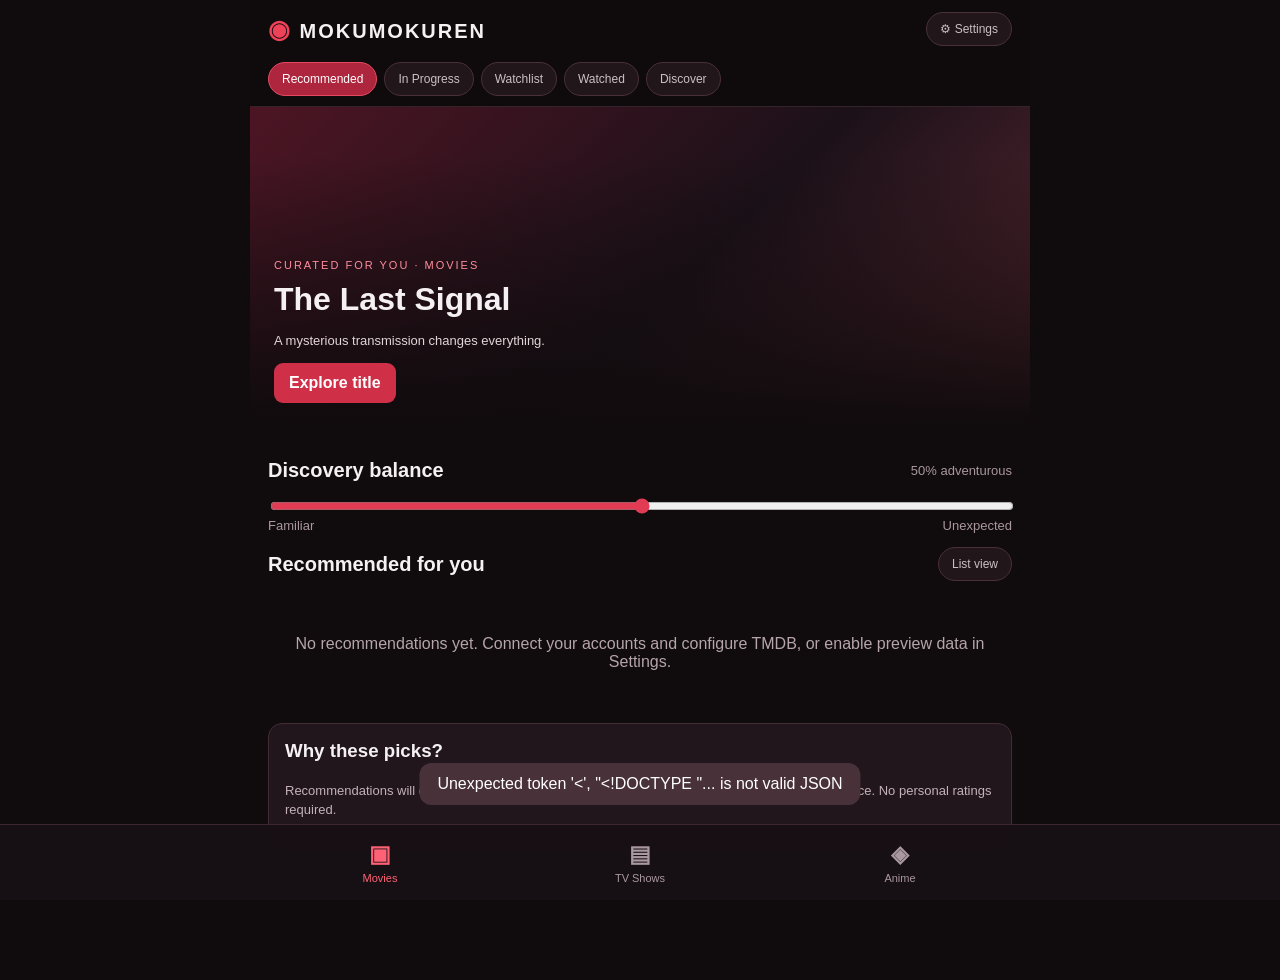
==== index.html @ 85bc0913 "Add files via upload" ====
<!doctype html><html lang="en"><head><meta charset="utf-8"><meta name="viewport" content="width=device-width,initial-scale=1,viewport-fit=cover"><meta name="theme-color" content="#100b0d"><meta name="apple-mobile-web-app-capable" content="yes"><meta name="apple-mobile-web-app-status-bar-style" content="black-translucent"><link rel="manifest" href="/manifest.webmanifest"><link rel="stylesheet" href="/style.css"><title>Mokumokuren</title></head><body><div id="app"></div><script type="module" src="/app.js"></script></body></html>
---- style.css ----
:root{font-family:-apple-system,BlinkMacSystemFont,'Segoe UI',sans-serif;color:#f5f1f2;background:#100b0d}*{box-sizing:border-box}body{margin:0}button,input,select{font:inherit}button{cursor:pointer}button:disabled{opacity:.45}.shell{max-width:780px;margin:auto;min-height:100dvh;padding-bottom:100px}.top{position:sticky;top:0;z-index:4;background:#100b0df2;backdrop-filter:blur(16px);padding:calc(env(safe-area-inset-top) + 12px) 18px 10px;border-bottom:1px solid #35232a}.brand{display:flex;align-items:center;justify-content:space-between}.brand h1{font-size:20px;letter-spacing:2px;margin:0}.eye{color:#ed4257;font-size:25px}.subnav{display:flex;overflow-x:auto;gap:7px;padding-top:16px;scrollbar-width:none}.subnav button,.chip{white-space:nowrap;border:1px solid #493039;background:#21171b;color:#cbbfc2;border-radius:22px;padding:9px 13px;font-size:12px}.subnav button.active,.chip.active{background:#ae263d;border-color:#e34a60;color:white}.hero{min-height:320px;position:relative;background:linear-gradient(135deg,#4d1524,#1c1119 55%,#5c2832);display:flex;align-items:end;padding:24px;overflow:hidden}.hero img{position:absolute;inset:0;width:100%;height:100%;object-fit:cover;opacity:.38}.hero:after{content:'';position:absolute;inset:0;background:linear-gradient(0deg,#100b0d 1%,transparent 85%)}.hero-content{position:relative;z-index:1}.hero h2{font-size:32px;margin:8px 0}.eyebrow{font-size:11px;letter-spacing:2px;color:#ff8d9d;text-transform:uppercase}.hero p{color:#e2d5d8;font-size:13px;max-width:480px;line-height:1.5}.action{border:0;border-radius:9px;background:#cf3048;color:white;padding:11px 15px;font-weight:700}.action.secondary{background:#332229}.content{padding:18px}.section-title{display:flex;align-items:center;justify-content:space-between;margin:14px 0}.section-title h3{margin:0;font-size:20px}.muted{color:#a9989e;font-size:13px}.grid{display:grid;grid-template-columns:repeat(3,minmax(0,1fr));gap:13px}.grid.list{grid-template-columns:1fr}.poster{border:0;background:#21171b;color:inherit;text-align:left;border-radius:12px;overflow:hidden;padding:0;position:relative}.poster img{width:100%;aspect-ratio:2/3;object-fit:cover;display:block;background:#38252d}.poster .placeholder{aspect-ratio:2/3;display:grid;place-items:center;background:linear-gradient(145deg,#542333,#23171d);font-size:42px}.poster-body{padding:9px}.poster strong{display:block;font-size:12px;line-height:1.3}.poster small{color:#ad9da3;font-size:11px}.grid.list .poster{display:flex}.grid.list .poster img,.grid.list .poster .placeholder{width:85px;aspect-ratio:2/3}.grid.list .poster-body{padding:16px}.bottom{position:fixed;bottom:0;left:0;right:0;background:#171014f5;border-top:1px solid #3c2630;display:flex;justify-content:center;padding:10px 10px calc(10px + env(safe-area-inset-bottom));z-index:5}.bottom-inner{display:flex;max-width:780px;width:100%}.bottom button{flex:1;border:0;background:transparent;color:#aa989f;padding:6px}.bottom button.active{color:#ff6277}.bottom span{display:block;font-size:11px;margin-top:4px}.search{width:100%;padding:13px;background:#21171b;border:1px solid #4d313a;border-radius:12px;color:white}.filters{display:grid;grid-template-columns:1fr 1fr;gap:10px;margin:12px 0}.filters select{background:#21171b;color:white;border:1px solid #4d313a;padding:12px;border-radius:10px;min-width:0}.row{display:flex;gap:9px;align-items:center;flex-wrap:wrap}.panel{background:#20161b;border:1px solid #432c35;border-radius:14px;padding:16px;margin:12px 0}.panel h3{margin-top:0}.panel p{color:#c4b2b8;font-size:13px;line-height:1.5}.empty{text-align:center;padding:40px 12px;color:#b6a5ab}.modal-back{position:fixed;inset:0;background:#000b;z-index:9;display:flex;align-items:end;justify-content:center}.modal{background:#21161b;border-radius:22px 22px 0 0;width:100%;max-width:780px;max-height:88dvh;overflow:auto;padding:22px 20px calc(22px + env(safe-area-inset-bottom))}.modal img{max-width:120px;border-radius:10px;float:right;margin-left:15px}.modal h2{margin-top:5px}.modal p{line-height:1.5;color:#d3c1c6}.close{float:right;border:0;background:transparent;color:white;font-size:24px}.toast{position:fixed;bottom:95px;left:50%;transform:translateX(-50%);background:#49313a;color:white;border-radius:12px;padding:12px 18px;z-index:15;max-width:90%;text-align:center}.settings input{width:100%;padding:12px;background:#120d10;color:white;border:1px solid #583641;border-radius:9px}.settings label{display:block;margin:12px 0 6px;font-size:13px}.range{width:100%;accent-color:#e23c54}.footnote{font-size:11px;color:#aa979e;line-height:1.6}.hidden{display:none}@media(min-width:700px){.grid{grid-template-columns:repeat(5,minmax(0,1fr))}}
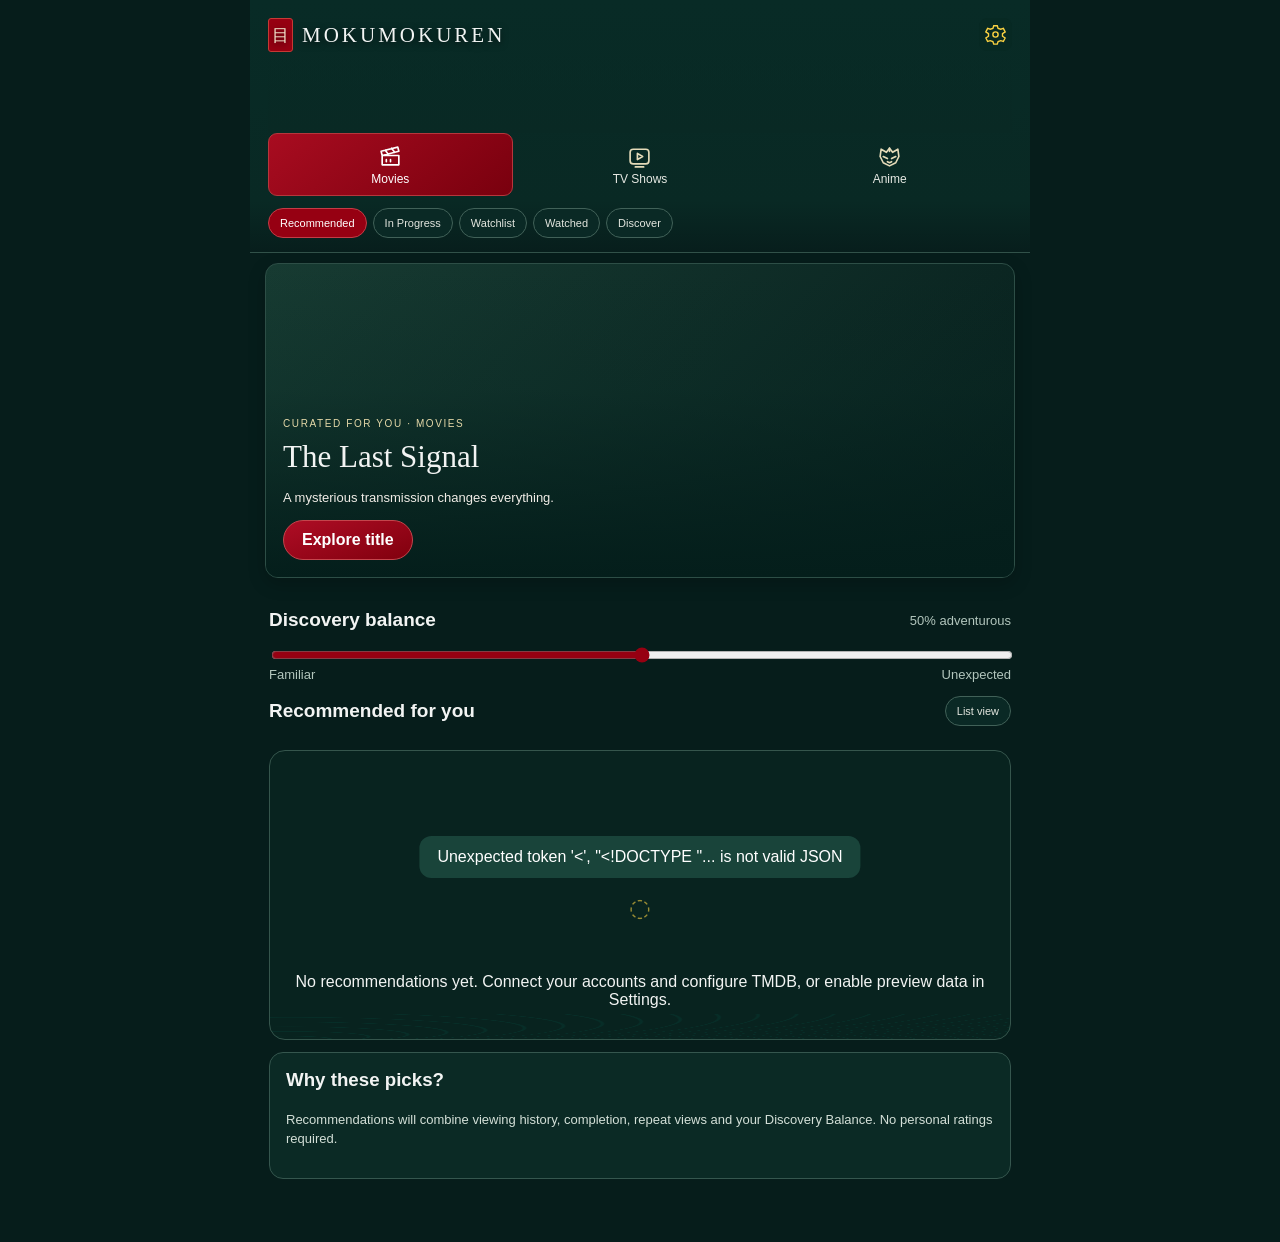
==== commit 2363f1fc: "ui update" ====
--- a/index.html
+++ b/index.html
@@ -1 +1 @@
-<!doctype html><html lang="en"><head><meta charset="utf-8"><meta name="viewport" content="width=device-width,initial-scale=1,viewport-fit=cover"><meta name="theme-color" content="#100b0d"><meta name="apple-mobile-web-app-capable" content="yes"><meta name="apple-mobile-web-app-status-bar-style" content="black-translucent"><link rel="manifest" href="/manifest.webmanifest"><link rel="stylesheet" href="/style.css"><title>Mokumokuren</title></head><body><div id="app"></div><script type="module" src="/app.js"></script></body></html>
+<!doctype html><html lang="en"><head><meta charset="utf-8"><meta name="viewport" content="width=device-width,initial-scale=1,viewport-fit=cover"><meta name="theme-color" content="#061d1b"><meta name="apple-mobile-web-app-capable" content="yes"><meta name="apple-mobile-web-app-status-bar-style" content="black-translucent"><link rel="apple-touch-icon" href="/assets/icon-512.png"><link rel="manifest" href="/manifest.webmanifest"><link rel="stylesheet" href="/style.css"><title>Mokumokuren</title></head><body><div id="app"></div><script type="module" src="/app.js"></script></body></html>
--- a/style.css
+++ b/style.css
@@ -1 +1,45 @@
 :root{font-family:-apple-system,BlinkMacSystemFont,'Segoe UI',sans-serif;color:#f5f1f2;background:#100b0d}*{box-sizing:border-box}body{margin:0}button,input,select{font:inherit}button{cursor:pointer}button:disabled{opacity:.45}.shell{max-width:780px;margin:auto;min-height:100dvh;padding-bottom:100px}.top{position:sticky;top:0;z-index:4;background:#100b0df2;backdrop-filter:blur(16px);padding:calc(env(safe-area-inset-top) + 12px) 18px 10px;border-bottom:1px solid #35232a}.brand{display:flex;align-items:center;justify-content:space-between}.brand h1{font-size:20px;letter-spacing:2px;margin:0}.eye{color:#ed4257;font-size:25px}.subnav{display:flex;overflow-x:auto;gap:7px;padding-top:16px;scrollbar-width:none}.subnav button,.chip{white-space:nowrap;border:1px solid #493039;background:#21171b;color:#cbbfc2;border-radius:22px;padding:9px 13px;font-size:12px}.subnav button.active,.chip.active{background:#ae263d;border-color:#e34a60;color:white}.hero{min-height:320px;position:relative;background:linear-gradient(135deg,#4d1524,#1c1119 55%,#5c2832);display:flex;align-items:end;padding:24px;overflow:hidden}.hero img{position:absolute;inset:0;width:100%;height:100%;object-fit:cover;opacity:.38}.hero:after{content:'';position:absolute;inset:0;background:linear-gradient(0deg,#100b0d 1%,transparent 85%)}.hero-content{position:relative;z-index:1}.hero h2{font-size:32px;margin:8px 0}.eyebrow{font-size:11px;letter-spacing:2px;color:#ff8d9d;text-transform:uppercase}.hero p{color:#e2d5d8;font-size:13px;max-width:480px;line-height:1.5}.action{border:0;border-radius:9px;background:#cf3048;color:white;padding:11px 15px;font-weight:700}.action.secondary{background:#332229}.content{padding:18px}.section-title{display:flex;align-items:center;justify-content:space-between;margin:14px 0}.section-title h3{margin:0;font-size:20px}.muted{color:#a9989e;font-size:13px}.grid{display:grid;grid-template-columns:repeat(3,minmax(0,1fr));gap:13px}.grid.list{grid-template-columns:1fr}.poster{border:0;background:#21171b;color:inherit;text-align:left;border-radius:12px;overflow:hidden;padding:0;position:relative}.poster img{width:100%;aspect-ratio:2/3;object-fit:cover;display:block;background:#38252d}.poster .placeholder{aspect-ratio:2/3;display:grid;place-items:center;background:linear-gradient(145deg,#542333,#23171d);font-size:42px}.poster-body{padding:9px}.poster strong{display:block;font-size:12px;line-height:1.3}.poster small{color:#ad9da3;font-size:11px}.grid.list .poster{display:flex}.grid.list .poster img,.grid.list .poster .placeholder{width:85px;aspect-ratio:2/3}.grid.list .poster-body{padding:16px}.bottom{position:fixed;bottom:0;left:0;right:0;background:#171014f5;border-top:1px solid #3c2630;display:flex;justify-content:center;padding:10px 10px calc(10px + env(safe-area-inset-bottom));z-index:5}.bottom-inner{display:flex;max-width:780px;width:100%}.bottom button{flex:1;border:0;background:transparent;color:#aa989f;padding:6px}.bottom button.active{color:#ff6277}.bottom span{display:block;font-size:11px;margin-top:4px}.search{width:100%;padding:13px;background:#21171b;border:1px solid #4d313a;border-radius:12px;color:white}.filters{display:grid;grid-template-columns:1fr 1fr;gap:10px;margin:12px 0}.filters select{background:#21171b;color:white;border:1px solid #4d313a;padding:12px;border-radius:10px;min-width:0}.row{display:flex;gap:9px;align-items:center;flex-wrap:wrap}.panel{background:#20161b;border:1px solid #432c35;border-radius:14px;padding:16px;margin:12px 0}.panel h3{margin-top:0}.panel p{color:#c4b2b8;font-size:13px;line-height:1.5}.empty{text-align:center;padding:40px 12px;color:#b6a5ab}.modal-back{position:fixed;inset:0;background:#000b;z-index:9;display:flex;align-items:end;justify-content:center}.modal{background:#21161b;border-radius:22px 22px 0 0;width:100%;max-width:780px;max-height:88dvh;overflow:auto;padding:22px 20px calc(22px + env(safe-area-inset-bottom))}.modal img{max-width:120px;border-radius:10px;float:right;margin-left:15px}.modal h2{margin-top:5px}.modal p{line-height:1.5;color:#d3c1c6}.close{float:right;border:0;background:transparent;color:white;font-size:24px}.toast{position:fixed;bottom:95px;left:50%;transform:translateX(-50%);background:#49313a;color:white;border-radius:12px;padding:12px 18px;z-index:15;max-width:90%;text-align:center}.settings input{width:100%;padding:12px;background:#120d10;color:white;border:1px solid #583641;border-radius:9px}.settings label{display:block;margin:12px 0 6px;font-size:13px}.range{width:100%;accent-color:#e23c54}.footnote{font-size:11px;color:#aa979e;line-height:1.6}.hidden{display:none}@media(min-width:700px){.grid{grid-template-columns:repeat(5,minmax(0,1fr))}}
+
+/* v0.2.1: cap long AniList synopses without truncating underlying content. */
+.hero-content{min-width:0;width:100%}
+.hero-content p{display:-webkit-box;-webkit-box-orient:vertical;-webkit-line-clamp:3;line-clamp:3;overflow:hidden;max-height:4.5em}
+.hero-content h2{overflow-wrap:anywhere}
+.poster strong{overflow-wrap:anywhere}
+/* Lift the navigation above bottom-corner third-party overlays while preserving the iOS safe area. */
+.bottom{bottom:calc(54px + env(safe-area-inset-bottom));padding:9px 10px 10px;box-shadow:0 8px 28px #0008}
+.shell{padding-bottom:calc(175px + env(safe-area-inset-bottom))}
+.toast{bottom:calc(145px + env(safe-area-inset-bottom))}
+@media (display-mode:standalone){.bottom{bottom:0;padding-bottom:calc(10px + env(safe-area-inset-bottom))}.shell{padding-bottom:calc(105px + env(safe-area-inset-bottom))}.toast{bottom:calc(95px + env(safe-area-inset-bottom))}}
+
+/* v0.2.2 — primary categories at the top; no bottom navigation overlay. */
+.shell{padding-bottom:calc(24px + env(safe-area-inset-bottom))}
+.top{padding-bottom:12px}
+.primary-nav{display:grid;grid-template-columns:repeat(3,minmax(0,1fr));gap:9px;margin-top:17px}
+.primary-nav button{display:flex;align-items:center;justify-content:center;gap:8px;min-width:0;min-height:49px;padding:10px 7px;border:1px solid #493039;border-radius:14px;background:#21171b;color:#cbbfc2;font-size:12px;font-weight:600;transition:background .18s,border-color .18s,color .18s}
+.primary-nav button.active{background:linear-gradient(130deg,#b82b48,#7d1934);border-color:#d84662;color:#fff;box-shadow:0 4px 18px #9d203633}
+.primary-nav svg{width:22px;height:22px;flex-shrink:0;fill:none;stroke:currentColor;stroke-width:1.6;stroke-linecap:round;stroke-linejoin:round}
+.primary-nav button:focus-visible,.subnav button:focus-visible{outline:2px solid #ff8195;outline-offset:2px}
+.subnav{padding-top:12px;padding-bottom:2px}
+.subnav button{flex-shrink:0}
+.toast{bottom:calc(22px + env(safe-area-inset-bottom))}
+@media (display-mode:standalone){.shell{padding-bottom:calc(24px + env(safe-area-inset-bottom))}.toast{bottom:calc(22px + env(safe-area-inset-bottom))}}
+@media(max-width:390px){.primary-nav{gap:6px}.primary-nav button{gap:5px;font-size:11px}.primary-nav svg{width:19px;height:19px}.brand h1{font-size:17px;letter-spacing:1.4px}}
+@media(prefers-reduced-motion:reduce){.primary-nav button{transition:none}}
+
+/* v0.3: approved light-layout composition, dark-green surfaces only. */
+:root{--deep:#061d1b;--surface:#092824;--surface2:#10332e;--red:#960012;--green:#006757;--cream:#F2F4F3;--gold:#FBD242;font-family:-apple-system,BlinkMacSystemFont,"Segoe UI",sans-serif;background:var(--deep);color:var(--cream)}
+body{background:var(--deep);color:var(--cream)}
+.shell{max-width:780px;padding-bottom:calc(34px + env(safe-area-inset-bottom))}
+.top{position:relative;top:auto;padding:calc(env(safe-area-inset-top) + 13px) 18px 12px;background:linear-gradient(180deg,#082b26 0%,#092924 80%,#071e1c 100%);border-color:#315149;backdrop-filter:none}
+.brand{min-height:120px;position:relative;align-items:flex-start;padding-top:5px;background:linear-gradient(180deg,transparent 35%,#092924 100%),url('/assets/shoji-eyes.svg') center 24px / 100% 112px no-repeat}
+.brand h1{font-family:Georgia,'Times New Roman',serif;font-size:clamp(13px,3.7vw,21px);font-weight:500;letter-spacing:clamp(1.6px,.75vw,3px);display:flex;align-items:center;gap:9px;text-shadow:0 2px 7px #000a}
+.brand-seal{display:inline-flex;align-items:center;justify-content:center;width:25px;height:34px;color:#f3e7cf;background:#960012;border:1px solid #c73a35;border-radius:3px;font-size:17px;letter-spacing:0}
+.settings-trigger{background:#082923dd;border:0;color:#FBD242;display:grid;place-items:center;padding:6px;border-radius:8px}
+.primary-nav{margin-top:0;gap:5px}.primary-nav button{flex-direction:column;gap:3px;min-height:63px;border-color:transparent;background:transparent;border-radius:9px;color:#e6e9e3;font-size:12px;font-weight:500;padding:7px 4px}.primary-nav svg{width:25px;height:25px;stroke:#e5dbb9}.primary-nav button.active{background:linear-gradient(140deg,#a80c20,#79000e);border-color:#b6363c;box-shadow:none;color:white}.primary-nav button.active svg{stroke:white}
+.subnav{padding-top:12px;gap:6px}.subnav button,.chip{background:#0a2925;border-color:#416158;color:#e3e6df;padding:8px 11px;font-size:11px}.subnav button.active,.chip.active{background:var(--red);border-color:#c33c46;color:#fff}
+.hero{margin:10px 15px 0;min-height:315px;border-radius:13px;border:1px solid #2d4e46;background:linear-gradient(135deg,#173b32,#061d1b);padding:17px;box-shadow:0 6px 18px #0003}.hero img{opacity:.78}.hero:after{background:linear-gradient(0deg,#041e1b 0%,#082b2540 60%,transparent 100%)}.hero h2{font-family:Georgia,'Times New Roman',serif;font-size:31px;font-weight:500}.eyebrow{color:#e4d8a8;font-size:10px;letter-spacing:1.6px}.hero p{color:#f1ede7}.action{background:linear-gradient(160deg,#ae0d25,#81000e);border:1px solid #c4454c;border-radius:23px;padding:10px 18px;color:white}.action.secondary{background:#17433a;border-color:#46665b}
+.content{padding:17px 19px}.section-title h3{font-size:19px;font-weight:600}.muted{color:#b2c6bd}.range{accent-color:#960012}.poster{background:#0d2d29;border:1px solid #315248}.poster img{background:#173b33}.poster .placeholder{background:linear-gradient(145deg,#16443a,#08251f)}.poster small{color:#b6c7c0}.panel{background:#0b2a25;border-color:#35564e}.panel p,.modal p{color:#d4e0d8}.search,.filters select,.settings input{background:#0c2c27;border-color:#426258;color:#f2f4f3}.modal{background:#092a25}.toast{background:#19443a;color:white}.footnote{color:#adc1b8}
+.empty{position:relative;isolation:isolate;border:1px solid #35554c;border-radius:16px;overflow:hidden;min-height:290px;display:flex;flex-direction:column;align-items:center;justify-content:end;padding:155px 20px 30px;background:linear-gradient(180deg,transparent 5%,#08231f 66%),url('/assets/shoji-eyes.svg') center top / auto 185px no-repeat,#08231f;color:#f2f4f3}.empty:after{content:'◌';position:absolute;top:142px;color:#FBD242;font-size:25px;opacity:.6}.illustrated-empty{margin-top:10px}
+/* Quiet Japanese seigaiha waves, restricted to empty-state footer only. */
+.empty:before{content:'';position:absolute;inset:auto 0 0;height:25px;background:repeating-radial-gradient(ellipse at 20px 27px,transparent 0 10px,#00675788 11px 12px,transparent 13px 22px);opacity:.28;pointer-events:none}
+@media(max-width:390px){.brand h1{font-size:14px;letter-spacing:1.5px}.primary-nav svg{width:23px;height:23px}.primary-nav button{font-size:11px}.hero{min-height:300px}}
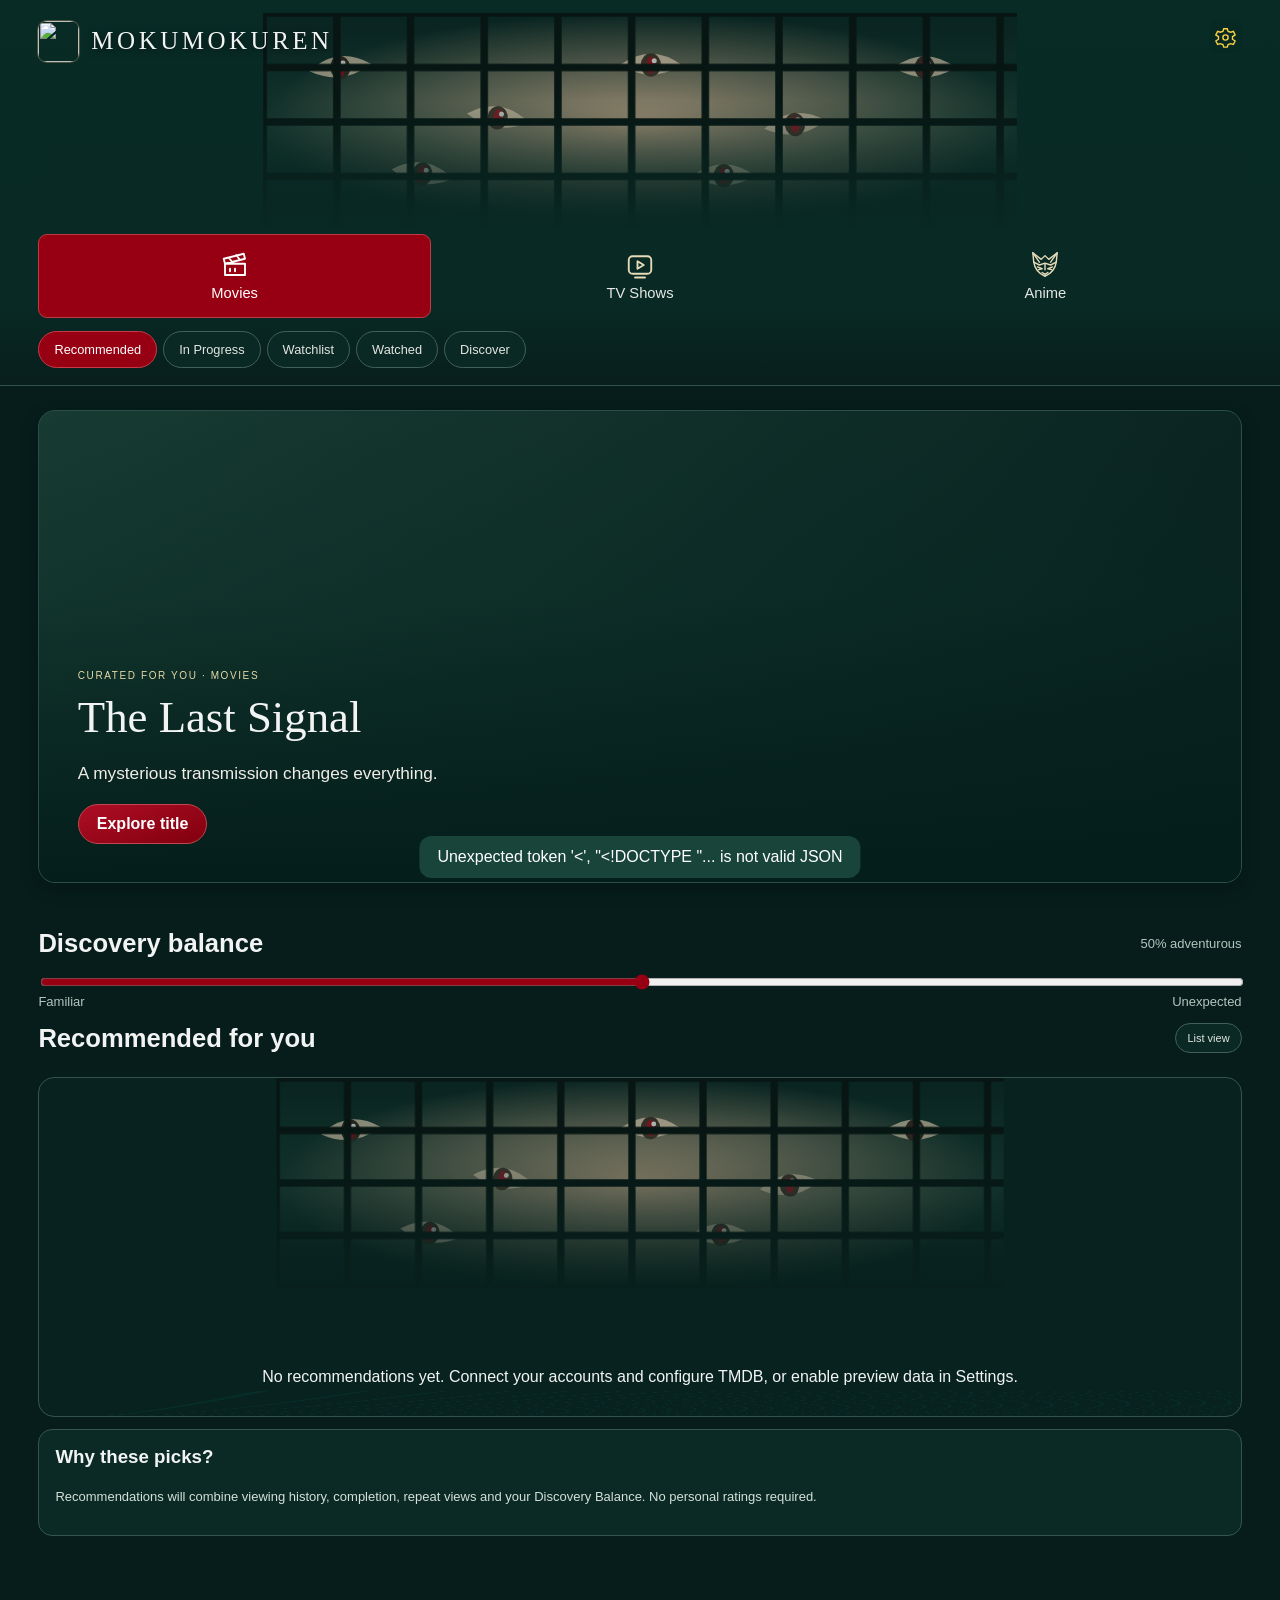
==== commit 2a54d27f: "ui update again" ====
--- a/index.html
+++ b/index.html
@@ -1 +1 @@
-<!doctype html><html lang="en"><head><meta charset="utf-8"><meta name="viewport" content="width=device-width,initial-scale=1,viewport-fit=cover"><meta name="theme-color" content="#061d1b"><meta name="apple-mobile-web-app-capable" content="yes"><meta name="apple-mobile-web-app-status-bar-style" content="black-translucent"><link rel="apple-touch-icon" href="/assets/icon-512.png"><link rel="manifest" href="/manifest.webmanifest"><link rel="stylesheet" href="/style.css"><title>Mokumokuren</title></head><body><div id="app"></div><script type="module" src="/app.js"></script></body></html>
+<!doctype html><html lang="en"><head><meta charset="utf-8"><meta name="viewport" content="width=device-width,initial-scale=1,viewport-fit=cover"><meta name="theme-color" content="#061d1b"><meta name="apple-mobile-web-app-capable" content="yes"><meta name="apple-mobile-web-app-status-bar-style" content="black-translucent"><link rel="icon" type="image/png" sizes="32x32" href="/assets/favicon-32.png"><link rel="icon" type="image/png" sizes="180x180" href="/assets/favicon-180.png"><link rel="apple-touch-icon" href="/assets/icon-512.png"><link rel="manifest" href="/manifest.webmanifest"><link rel="stylesheet" href="/style.css"><title>Mokumokuren</title></head><body><div id="app"></div><script type="module" src="/app.js"></script></body></html>
--- a/style.css
+++ b/style.css
@@ -43,3 +43,29 @@
 /* Quiet Japanese seigaiha waves, restricted to empty-state footer only. */
 .empty:before{content:'';position:absolute;inset:auto 0 0;height:25px;background:repeating-radial-gradient(ellipse at 20px 27px,transparent 0 10px,#00675788 11px 12px,transparent 13px 22px);opacity:.28;pointer-events:none}
 @media(max-width:390px){.brand h1{font-size:14px;letter-spacing:1.5px}.primary-nav svg{width:23px;height:23px}.primary-nav button{font-size:11px}.hero{min-height:300px}}
+
+/* v0.4 — fidelity and responsive corrections to the approved dark-green concept. */
+.shell{max-width:none;width:100%;margin:0 auto}
+.top{padding-left:clamp(18px,3vw,48px);padding-right:clamp(18px,3vw,48px)}
+.brand{min-height:clamp(145px,17vw,220px);padding-top:8px;background:linear-gradient(180deg,#082b2600 40%,#092924 100%),url('/assets/shoji-eyes.svg') center center / 100% 100% no-repeat}
+.brand h1{position:relative;z-index:1;gap:12px;font-size:clamp(15px,2.1vw,25px);letter-spacing:clamp(1.6px,.28vw,3.5px)}
+.brand-mark{width:clamp(32px,3.2vw,44px);height:clamp(32px,3.2vw,44px);object-fit:cover;border-radius:9px;box-shadow:0 0 0 1px #d2a36d55;flex-shrink:0}
+.settings-trigger{position:relative;z-index:1}
+.primary-nav{grid-template-columns:repeat(3,minmax(0,1fr));gap:clamp(5px,1vw,14px);margin-top:3px}
+.primary-nav button{min-height:72px;gap:5px;font-size:clamp(12px,1.15vw,15px)}
+.primary-nav svg{width:30px;height:30px;stroke-width:1.5}
+.primary-nav button.active{background:#960012;border-color:#bd3b42}
+.subnav{padding-top:13px;padding-bottom:5px}
+.subnav button{font-size:clamp(12px,1vw,14px);padding:10px 15px}
+.hero{margin:clamp(14px,2vw,24px) clamp(18px,3vw,48px) 0;min-height:clamp(340px,37vw,540px);padding:clamp(22px,3vw,44px);border-radius:17px}
+.hero h2{font-size:clamp(32px,3.5vw,56px)}
+.hero p{font-size:clamp(14px,1.35vw,18px);max-width:650px;display:-webkit-box;-webkit-box-orient:vertical;-webkit-line-clamp:3;overflow:hidden}
+.content{padding:clamp(18px,2.5vw,36px) clamp(18px,3vw,48px)}
+.section-title h3{font-size:clamp(20px,2vw,27px)}
+.grid{grid-template-columns:repeat(3,minmax(0,1fr))}
+@media(min-width:900px){.grid{grid-template-columns:repeat(5,minmax(0,1fr))}.primary-nav button{min-height:84px}.brand{background-size:100% 100%}}
+@media(min-width:1500px){.grid{grid-template-columns:repeat(6,minmax(0,1fr))}}
+@media(max-width:699px){.top{padding-left:16px;padding-right:16px}.brand{min-height:165px;background-size:100% 100%}.brand h1{font-size:clamp(14px,4vw,21px);letter-spacing:1.5px;gap:9px}.brand-mark{width:34px;height:34px;border-radius:7px}.primary-nav button{min-height:74px;font-size:13px}.primary-nav svg{width:27px;height:27px}.hero{margin:14px 14px 0;min-height:335px;padding:20px}.hero h2{font-size:clamp(30px,7vw,40px)}.hero p{font-size:14px}.content{padding:20px 16px}.grid{grid-template-columns:repeat(3,minmax(0,1fr))}}
+@media(max-width:390px){.brand h1{font-size:13px;letter-spacing:1px}.brand-mark{width:30px;height:30px}.primary-nav button{font-size:12px}.subnav button{padding:9px 12px}}
+.empty{min-height:340px;background:linear-gradient(180deg,transparent 15%,#08231f 75%),url('/assets/shoji-eyes.svg') center top / 100% 210px no-repeat,#08231f}
+.empty:after{display:none}
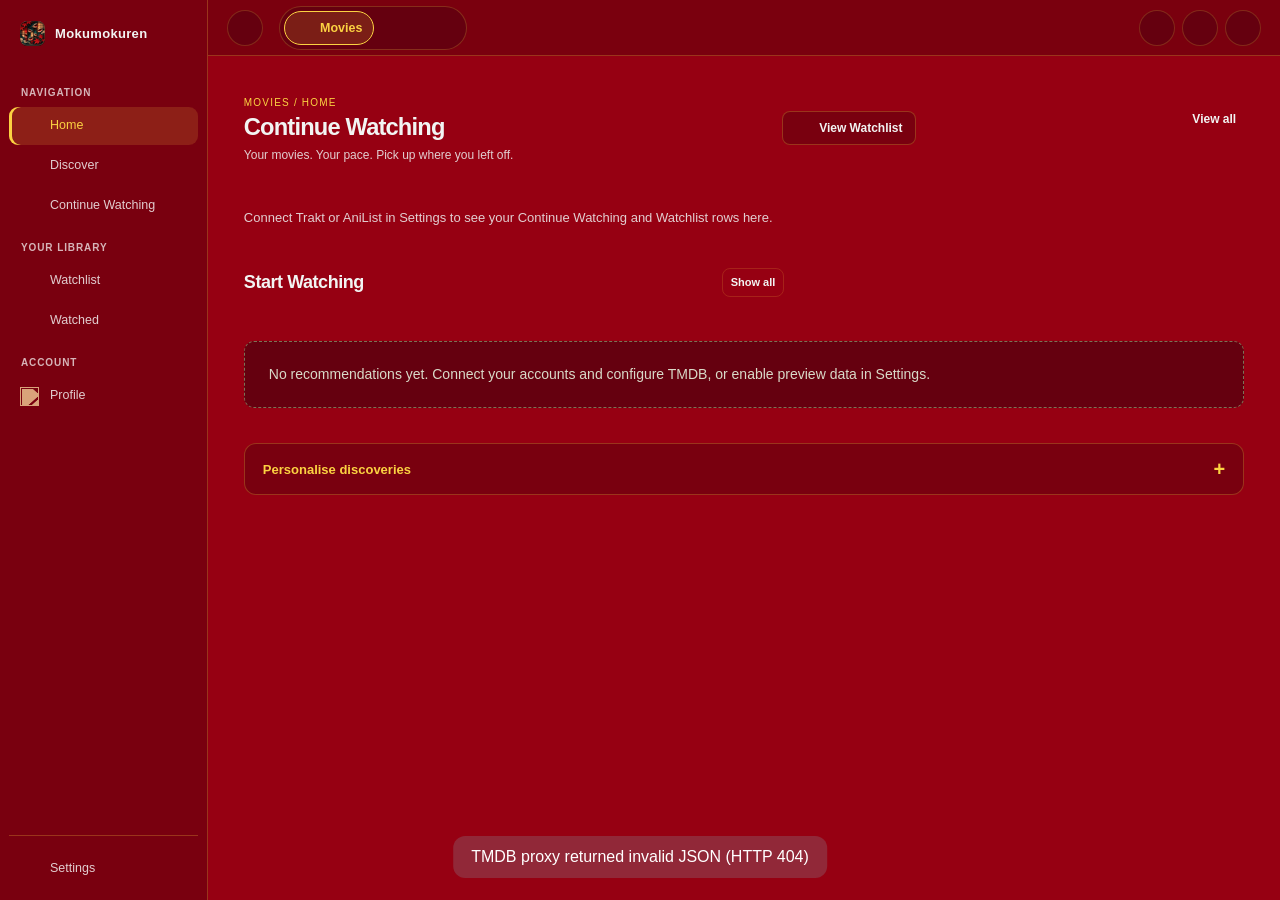
==== commit 398c85a2: "v1.0.0" ====
--- a/index.html
+++ b/index.html
@@ -1 +1,2 @@
-<!doctype html><html lang="en"><head><meta charset="utf-8"><meta name="viewport" content="width=device-width,initial-scale=1,viewport-fit=cover"><meta name="theme-color" content="#061d1b"><meta name="apple-mobile-web-app-capable" content="yes"><meta name="apple-mobile-web-app-status-bar-style" content="black-translucent"><link rel="icon" type="image/png" sizes="32x32" href="/assets/favicon-32.png"><link rel="icon" type="image/png" sizes="180x180" href="/assets/favicon-180.png"><link rel="apple-touch-icon" href="/assets/icon-512.png"><link rel="manifest" href="/manifest.webmanifest"><link rel="stylesheet" href="/style.css"><title>Mokumokuren</title></head><body><div id="app"></div><script type="module" src="/app.js"></script></body></html>
+<!doctype html><html lang="en"><head><meta charset="utf-8"><meta name="viewport" content="width=device-width,initial-scale=1,viewport-fit=cover"><meta name="theme-color" content="#960012"><meta name="mobile-web-app-capable" content="yes">
+<meta name="apple-mobile-web-app-capable" content="yes"><meta name="apple-mobile-web-app-status-bar-style" content="black-translucent"><link rel="icon" type="image/png" sizes="32x32" href="/assets/favicon-32.png"><link rel="icon" type="image/png" sizes="180x180" href="/assets/favicon-180.png"><link rel="apple-touch-icon" href="/assets/icon-512.png"><link rel="manifest" href="/manifest.webmanifest"><link rel="stylesheet" href="/style.css"><link rel="stylesheet" href="/trakt-rebuild.css"><title>Mokumokuren</title></head><body><div id="app"></div><script type="module" src="/app.js"></script></body></html>
--- a/style.css
+++ b/style.css
@@ -1,3 +1,4 @@
+/* Legacy compatibility CSS: colors defer to the Trakt-rebuild theme; historical layout flags retained until audited. */
 :root{font-family:-apple-system,BlinkMacSystemFont,'Segoe UI',sans-serif;color:#f5f1f2;background:#100b0d}*{box-sizing:border-box}body{margin:0}button,input,select{font:inherit}button{cursor:pointer}button:disabled{opacity:.45}.shell{max-width:780px;margin:auto;min-height:100dvh;padding-bottom:100px}.top{position:sticky;top:0;z-index:4;background:#100b0df2;backdrop-filter:blur(16px);padding:calc(env(safe-area-inset-top) + 12px) 18px 10px;border-bottom:1px solid #35232a}.brand{display:flex;align-items:center;justify-content:space-between}.brand h1{font-size:20px;letter-spacing:2px;margin:0}.eye{color:#ed4257;font-size:25px}.subnav{display:flex;overflow-x:auto;gap:7px;padding-top:16px;scrollbar-width:none}.subnav button,.chip{white-space:nowrap;border:1px solid #493039;background:#21171b;color:#cbbfc2;border-radius:22px;padding:9px 13px;font-size:12px}.subnav button.active,.chip.active{background:#ae263d;border-color:#e34a60;color:white}.hero{min-height:320px;position:relative;background:linear-gradient(135deg,#4d1524,#1c1119 55%,#5c2832);display:flex;align-items:end;padding:24px;overflow:hidden}.hero img{position:absolute;inset:0;width:100%;height:100%;object-fit:cover;opacity:.38}.hero:after{content:'';position:absolute;inset:0;background:linear-gradient(0deg,#100b0d 1%,transparent 85%)}.hero-content{position:relative;z-index:1}.hero h2{font-size:32px;margin:8px 0}.eyebrow{font-size:11px;letter-spacing:2px;color:#ff8d9d;text-transform:uppercase}.hero p{color:#e2d5d8;font-size:13px;max-width:480px;line-height:1.5}.action{border:0;border-radius:9px;background:#cf3048;color:white;padding:11px 15px;font-weight:700}.action.secondary{background:#332229}.content{padding:18px}.section-title{display:flex;align-items:center;justify-content:space-between;margin:14px 0}.section-title h3{margin:0;font-size:20px}.muted{color:#a9989e;font-size:13px}.grid{display:grid;grid-template-columns:repeat(3,minmax(0,1fr));gap:13px}.grid.list{grid-template-columns:1fr}.poster{border:0;background:#21171b;color:inherit;text-align:left;border-radius:12px;overflow:hidden;padding:0;position:relative}.poster img{width:100%;aspect-ratio:2/3;object-fit:cover;display:block;background:#38252d}.poster .placeholder{aspect-ratio:2/3;display:grid;place-items:center;background:linear-gradient(145deg,#542333,#23171d);font-size:42px}.poster-body{padding:9px}.poster strong{display:block;font-size:12px;line-height:1.3}.poster small{color:#ad9da3;font-size:11px}.grid.list .poster{display:flex}.grid.list .poster img,.grid.list .poster .placeholder{width:85px;aspect-ratio:2/3}.grid.list .poster-body{padding:16px}.bottom{position:fixed;bottom:0;left:0;right:0;background:#171014f5;border-top:1px solid #3c2630;display:flex;justify-content:center;padding:10px 10px calc(10px + env(safe-area-inset-bottom));z-index:5}.bottom-inner{display:flex;max-width:780px;width:100%}.bottom button{flex:1;border:0;background:transparent;color:#aa989f;padding:6px}.bottom button.active{color:#ff6277}.bottom span{display:block;font-size:11px;margin-top:4px}.search{width:100%;padding:13px;background:#21171b;border:1px solid #4d313a;border-radius:12px;color:white}.filters{display:grid;grid-template-columns:1fr 1fr;gap:10px;margin:12px 0}.filters select{background:#21171b;color:white;border:1px solid #4d313a;padding:12px;border-radius:10px;min-width:0}.row{display:flex;gap:9px;align-items:center;flex-wrap:wrap}.panel{background:#20161b;border:1px solid #432c35;border-radius:14px;padding:16px;margin:12px 0}.panel h3{margin-top:0}.panel p{color:#c4b2b8;font-size:13px;line-height:1.5}.empty{text-align:center;padding:40px 12px;color:#b6a5ab}.modal-back{position:fixed;inset:0;background:#000b;z-index:9;display:flex;align-items:end;justify-content:center}.modal{background:#21161b;border-radius:22px 22px 0 0;width:100%;max-width:780px;max-height:88dvh;overflow:auto;padding:22px 20px calc(22px + env(safe-area-inset-bottom))}.modal img{max-width:120px;border-radius:10px;float:right;margin-left:15px}.modal h2{margin-top:5px}.modal p{line-height:1.5;color:#d3c1c6}.close{float:right;border:0;background:transparent;color:white;font-size:24px}.toast{position:fixed;bottom:95px;left:50%;transform:translateX(-50%);background:#49313a;color:white;border-radius:12px;padding:12px 18px;z-index:15;max-width:90%;text-align:center}.settings input{width:100%;padding:12px;background:#120d10;color:white;border:1px solid #583641;border-radius:9px}.settings label{display:block;margin:12px 0 6px;font-size:13px}.range{width:100%;accent-color:#e23c54}.footnote{font-size:11px;color:#aa979e;line-height:1.6}.hidden{display:none}@media(min-width:700px){.grid{grid-template-columns:repeat(5,minmax(0,1fr))}}
 
 /* v0.2.1: cap long AniList synopses without truncating underlying content. */
@@ -27,19 +28,19 @@
 @media(prefers-reduced-motion:reduce){.primary-nav button{transition:none}}
 
 /* v0.3: approved light-layout composition, dark-green surfaces only. */
-:root{--deep:#061d1b;--surface:#092824;--surface2:#10332e;--red:#960012;--green:#006757;--cream:#F2F4F3;--gold:#FBD242;font-family:-apple-system,BlinkMacSystemFont,"Segoe UI",sans-serif;background:var(--deep);color:var(--cream)}
+:root{--deep:#65000f;--surface:#79000f;--surface2:#65000f;--red:#960012;--green:#006757;--cream:#F2F4F3;--gold:#FBD242;font-family:-apple-system,BlinkMacSystemFont,"Segoe UI",sans-serif;background:var(--deep);color:var(--cream)}
 body{background:var(--deep);color:var(--cream)}
 .shell{max-width:780px;padding-bottom:calc(34px + env(safe-area-inset-bottom))}
-.top{position:relative;top:auto;padding:calc(env(safe-area-inset-top) + 13px) 18px 12px;background:linear-gradient(180deg,#082b26 0%,#092924 80%,#071e1c 100%);border-color:#315149;backdrop-filter:none}
-.brand{min-height:120px;position:relative;align-items:flex-start;padding-top:5px;background:linear-gradient(180deg,transparent 35%,#092924 100%),url('/assets/shoji-eyes.svg') center 24px / 100% 112px no-repeat}
+.top{position:relative;top:auto;padding:calc(env(safe-area-inset-top) + 13px) 18px 12px;background:linear-gradient(180deg,#79000f 0%,#79000f 80%,#65000f 100%);border-color:#912838;backdrop-filter:none}
+.brand{min-height:120px;position:relative;align-items:flex-start;padding-top:5px;background:linear-gradient(180deg,transparent 35%,#79000f 100%),url('/assets/shoji-eyes.svg') center 24px / 100% 112px no-repeat}
 .brand h1{font-family:Georgia,'Times New Roman',serif;font-size:clamp(13px,3.7vw,21px);font-weight:500;letter-spacing:clamp(1.6px,.75vw,3px);display:flex;align-items:center;gap:9px;text-shadow:0 2px 7px #000a}
 .brand-seal{display:inline-flex;align-items:center;justify-content:center;width:25px;height:34px;color:#f3e7cf;background:#960012;border:1px solid #c73a35;border-radius:3px;font-size:17px;letter-spacing:0}
-.settings-trigger{background:#082923dd;border:0;color:#FBD242;display:grid;place-items:center;padding:6px;border-radius:8px}
+.settings-trigger{background:#65000fdd;border:0;color:#FBD242;display:grid;place-items:center;padding:6px;border-radius:8px}
 .primary-nav{margin-top:0;gap:5px}.primary-nav button{flex-direction:column;gap:3px;min-height:63px;border-color:transparent;background:transparent;border-radius:9px;color:#e6e9e3;font-size:12px;font-weight:500;padding:7px 4px}.primary-nav svg{width:25px;height:25px;stroke:#e5dbb9}.primary-nav button.active{background:linear-gradient(140deg,#a80c20,#79000e);border-color:#b6363c;box-shadow:none;color:white}.primary-nav button.active svg{stroke:white}
-.subnav{padding-top:12px;gap:6px}.subnav button,.chip{background:#0a2925;border-color:#416158;color:#e3e6df;padding:8px 11px;font-size:11px}.subnav button.active,.chip.active{background:var(--red);border-color:#c33c46;color:#fff}
-.hero{margin:10px 15px 0;min-height:315px;border-radius:13px;border:1px solid #2d4e46;background:linear-gradient(135deg,#173b32,#061d1b);padding:17px;box-shadow:0 6px 18px #0003}.hero img{opacity:.78}.hero:after{background:linear-gradient(0deg,#041e1b 0%,#082b2540 60%,transparent 100%)}.hero h2{font-family:Georgia,'Times New Roman',serif;font-size:31px;font-weight:500}.eyebrow{color:#e4d8a8;font-size:10px;letter-spacing:1.6px}.hero p{color:#f1ede7}.action{background:linear-gradient(160deg,#ae0d25,#81000e);border:1px solid #c4454c;border-radius:23px;padding:10px 18px;color:white}.action.secondary{background:#17433a;border-color:#46665b}
-.content{padding:17px 19px}.section-title h3{font-size:19px;font-weight:600}.muted{color:#b2c6bd}.range{accent-color:#960012}.poster{background:#0d2d29;border:1px solid #315248}.poster img{background:#173b33}.poster .placeholder{background:linear-gradient(145deg,#16443a,#08251f)}.poster small{color:#b6c7c0}.panel{background:#0b2a25;border-color:#35564e}.panel p,.modal p{color:#d4e0d8}.search,.filters select,.settings input{background:#0c2c27;border-color:#426258;color:#f2f4f3}.modal{background:#092a25}.toast{background:#19443a;color:white}.footnote{color:#adc1b8}
-.empty{position:relative;isolation:isolate;border:1px solid #35554c;border-radius:16px;overflow:hidden;min-height:290px;display:flex;flex-direction:column;align-items:center;justify-content:end;padding:155px 20px 30px;background:linear-gradient(180deg,transparent 5%,#08231f 66%),url('/assets/shoji-eyes.svg') center top / auto 185px no-repeat,#08231f;color:#f2f4f3}.empty:after{content:'◌';position:absolute;top:142px;color:#FBD242;font-size:25px;opacity:.6}.illustrated-empty{margin-top:10px}
+.subnav{padding-top:12px;gap:6px}.subnav button,.chip{background:#65000f;border-color:#912838;color:#e3e6df;padding:8px 11px;font-size:11px}.subnav button.active,.chip.active{background:var(--red);border-color:#c33c46;color:#fff}
+.hero{margin:10px 15px 0;min-height:315px;border-radius:13px;border:1px solid #912838;background:linear-gradient(135deg,#65000f,#65000f);padding:17px;box-shadow:0 6px 18px #0003}.hero img{opacity:.78}.hero:after{background:linear-gradient(0deg,#65000f 0%,#65000f40 60%,transparent 100%)}.hero h2{font-family:Georgia,'Times New Roman',serif;font-size:31px;font-weight:500}.eyebrow{color:#e4d8a8;font-size:10px;letter-spacing:1.6px}.hero p{color:#f1ede7}.action{background:linear-gradient(160deg,#ae0d25,#81000e);border:1px solid #c4454c;border-radius:23px;padding:10px 18px;color:white}.action.secondary{background:#912838;border-color:#912838}
+.content{padding:17px 19px}.section-title h3{font-size:19px;font-weight:600}.muted{color:#b2c6bd}.range{accent-color:#960012}.poster{background:#65000f;border:1px solid #912838}.poster img{background:#65000f}.poster .placeholder{background:linear-gradient(145deg,#912838,#79000f)}.poster small{color:#b6c7c0}.panel{background:#65000f;border-color:#912838}.panel p,.modal p{color:#d4e0d8}.search,.filters select,.settings input{background:#65000f;border-color:#912838;color:#f2f4f3}.modal{background:#65000f}.toast{background:#912838;color:white}.footnote{color:#adc1b8}
+.empty{position:relative;isolation:isolate;border:1px solid #912838;border-radius:16px;overflow:hidden;min-height:290px;display:flex;flex-direction:column;align-items:center;justify-content:end;padding:155px 20px 30px;background:linear-gradient(180deg,transparent 5%,#79000f 66%),url('/assets/shoji-eyes.svg') center top / auto 185px no-repeat,#79000f;color:#f2f4f3}.empty:after{content:'◌';position:absolute;top:142px;color:#FBD242;font-size:25px;opacity:.6}.illustrated-empty{margin-top:10px}
 /* Quiet Japanese seigaiha waves, restricted to empty-state footer only. */
 .empty:before{content:'';position:absolute;inset:auto 0 0;height:25px;background:repeating-radial-gradient(ellipse at 20px 27px,transparent 0 10px,#00675788 11px 12px,transparent 13px 22px);opacity:.28;pointer-events:none}
 @media(max-width:390px){.brand h1{font-size:14px;letter-spacing:1.5px}.primary-nav svg{width:23px;height:23px}.primary-nav button{font-size:11px}.hero{min-height:300px}}
@@ -47,7 +48,7 @@
 /* v0.4 — fidelity and responsive corrections to the approved dark-green concept. */
 .shell{max-width:none;width:100%;margin:0 auto}
 .top{padding-left:clamp(18px,3vw,48px);padding-right:clamp(18px,3vw,48px)}
-.brand{min-height:clamp(145px,17vw,220px);padding-top:8px;background:linear-gradient(180deg,#082b2600 40%,#092924 100%),url('/assets/shoji-eyes.svg') center center / 100% 100% no-repeat}
+.brand{min-height:clamp(145px,17vw,220px);padding-top:8px;background:linear-gradient(180deg,#79000f00 40%,#79000f 100%),url('/assets/shoji-eyes.svg') center center / 100% 100% no-repeat}
 .brand h1{position:relative;z-index:1;gap:12px;font-size:clamp(15px,2.1vw,25px);letter-spacing:clamp(1.6px,.28vw,3.5px)}
 .brand-mark{width:clamp(32px,3.2vw,44px);height:clamp(32px,3.2vw,44px);object-fit:cover;border-radius:9px;box-shadow:0 0 0 1px #d2a36d55;flex-shrink:0}
 .settings-trigger{position:relative;z-index:1}
@@ -67,5 +68,369 @@
 @media(min-width:1500px){.grid{grid-template-columns:repeat(6,minmax(0,1fr))}}
 @media(max-width:699px){.top{padding-left:16px;padding-right:16px}.brand{min-height:165px;background-size:100% 100%}.brand h1{font-size:clamp(14px,4vw,21px);letter-spacing:1.5px;gap:9px}.brand-mark{width:34px;height:34px;border-radius:7px}.primary-nav button{min-height:74px;font-size:13px}.primary-nav svg{width:27px;height:27px}.hero{margin:14px 14px 0;min-height:335px;padding:20px}.hero h2{font-size:clamp(30px,7vw,40px)}.hero p{font-size:14px}.content{padding:20px 16px}.grid{grid-template-columns:repeat(3,minmax(0,1fr))}}
 @media(max-width:390px){.brand h1{font-size:13px;letter-spacing:1px}.brand-mark{width:30px;height:30px}.primary-nav button{font-size:12px}.subnav button{padding:9px 12px}}
-.empty{min-height:340px;background:linear-gradient(180deg,transparent 15%,#08231f 75%),url('/assets/shoji-eyes.svg') center top / 100% 210px no-repeat,#08231f}
+.empty{min-height:340px;background:linear-gradient(180deg,transparent 15%,#79000f 75%),url('/assets/shoji-eyes.svg') center top / 100% 210px no-repeat,#79000f}
 .empty:after{display:none}
+/* v0.7: lightweight progress controls, existing visual system retained */
+.anime-progress{margin:18px 0;padding:14px;border:1px solid rgba(242,244,243,.18);border-radius:14px;touch-action:pan-y;user-select:none}
+.anime-progress .progress-track{height:5px;background:rgba(242,244,243,.15);border-radius:10px;overflow:hidden;margin:12px 0}
+.anime-progress .progress-track span{display:block;height:100%;background:#fbd242;transition:width .2s ease}
+.progress-buttons{flex-wrap:wrap;gap:8px}
+.progress-buttons button{min-height:42px}
+
+/* v0.7.5 local preview: content-first layouts and one mobile drawer. */
+:root{--gold:#d7b67a;--red:#690e20;--deep:#65000f}
+body{background:radial-gradient(ellipse at 80% 0%,#65000f 0%,transparent 44%),#65000f}
+.shell{padding-bottom:calc(22px + env(safe-area-inset-bottom))}
+.hero{display:none!important}
+.brand{min-height:90px;background-size:auto 100%;background-position:right center}
+.top{background:#65000fea}
+.poster{border-color:#806b46;border-radius:9px}
+.poster:focus-visible,.chip:focus-visible,.action:focus-visible{outline:2px solid var(--gold);outline-offset:3px}
+.section-title h3{font-family:Georgia,'Times New Roman',serif;color:#f4e6c9}
+.menu-trigger,.mobile-drawer,.drawer-shade{display:none}
+@media(max-width:699px){
+ .top{padding:calc(env(safe-area-inset-top) + 10px) 12px 10px}
+ .brand{min-height:72px;align-items:center;gap:10px;background-size:auto 100%}
+ .brand h1{font-size:clamp(13px,4vw,19px);flex:1}
+ .brand-mark{width:29px;height:29px}
+ .menu-trigger{display:block;background:#690e20;color:#f4e6c9;border:1px solid #a58a59;border-radius:8px;padding:10px 12px;font-size:13px}
+ .primary-nav{display:none!important}
+ .settings-trigger{display:none!important}
+ .subnav{display:none!important}
+ .content{padding:14px 12px}
+ .grid{grid-template-columns:repeat(3,minmax(0,1fr));gap:8px}
+ .poster-body{padding:7px}
+ .poster strong{font-size:11px}
+ .section-title{margin:8px 0 12px}
+ .section-title h3{font-size:20px}
+ .drawer-shade:not([hidden]){display:block;position:fixed;inset:0;background:#000a;z-index:20}
+ .mobile-drawer:not([hidden]){display:flex;flex-direction:column;gap:6px;position:fixed;inset:0 auto 0 0;width:min(83vw,330px);background:#79000f;border-right:1px solid #a58a59;z-index:21;padding:calc(env(safe-area-inset-top) + 16px) 15px 24px;overflow:auto;box-shadow:8px 0 30px #0009}
+ .mobile-drawer button{color:#f4e6c9;text-align:left;background:#65000f;border:1px solid #912838;border-radius:8px;padding:12px}
+ .mobile-drawer button.active{background:#690e20;border-color:#a58a59}
+ .mobile-drawer .drawer-close{align-self:flex-end;background:transparent;border:0}
+ .drawer-heading{font-family:Georgia,serif;color:#d7b67a;margin:14px 0 4px}
+}
+
+/* v0.7.6 — Arctic Fuse 3 assets; content-first desktop preview. */
+:root{--gold:#d7b67a;--ivory:#f4e6c9;--burgundy:#690e20;--forest:#65000f}
+body{color:var(--ivory);background:#65000f url('/assets/shoji-eyes.svg') left top / 430px auto no-repeat}
+.af-icon{width:21px;height:21px;object-fit:contain;display:inline-block;vertical-align:middle;flex-shrink:0;filter:brightness(0) saturate(100%) invert(80%) sepia(22%) saturate(515%) hue-rotate(353deg) brightness(94%)}
+.af-icon.trakt-icon{filter:none;pointer-events:none}
+.shell{max-width:none;width:100%;margin:0;display:flex;min-height:100dvh;padding-bottom:0}
+.workspace{min-width:0;flex:1}
+.desktop-sidebar{width:246px;flex-shrink:0;position:sticky;top:0;height:100dvh;overflow-y:auto;padding:24px 13px;background:linear-gradient(165deg,#65000f 0%,#65000f 78%);border-right:1px solid #66563a;display:flex;flex-direction:column;gap:5px;z-index:6}
+.sidebar-brand{display:flex;align-items:center;gap:8px;font-family:Georgia,serif;font-size:16px;letter-spacing:1px;margin-bottom:18px;white-space:nowrap}.sidebar-brand img{width:34px;height:34px;border-radius:5px}
+.side-heading{font-size:10px;color:var(--gold);letter-spacing:2px;margin:18px 12px 5px}
+.desktop-sidebar button{display:flex;align-items:center;gap:13px;text-align:left;border:1px solid transparent;background:transparent;color:#e8e2d5;border-radius:8px;min-height:43px;padding:10px 12px;font-size:14px}
+.desktop-sidebar button:hover,.desktop-sidebar button:focus-visible{background:#65000f;border-color:#912838}.desktop-sidebar button.active{background:linear-gradient(100deg,#6c1021,#3c111c);border-color:#9b694d;color:#fff2d6}
+.side-footer{margin-top:auto;padding-top:22px;border-top:1px solid #554b33;display:grid;gap:9px}.connection-status{font-size:11px;color:#b5bdad;line-height:1.9;padding-left:10px}
+.top{padding:14px 26px;background:#65000ff5;border-bottom:1px solid #574f36}.brand{min-height:58px;display:flex;align-items:center;gap:20px;background:none}.brand h1{font-family:Georgia,serif;font-size:clamp(17px,2vw,26px);letter-spacing:2px;white-space:nowrap}.brand-mark{width:34px;height:34px;vertical-align:middle}
+.desktop-search{flex:1;max-width:550px;margin-left:auto}.desktop-search button{width:100%;display:flex;gap:12px;align-items:center;text-align:left;padding:12px 17px;background:#65000f;border:1px solid #8e774f;border-radius:10px;color:#d4cbb7;font-size:13px}
+.settings-trigger{background:#65000f;border:1px solid #8e774f;border-radius:9px;padding:11px}
+.primary-nav{display:none!important}.subnav{display:flex;gap:8px;overflow:auto;padding:10px 0 4px}.subnav button{font-size:13px;padding:8px 14px;border-radius:8px}
+.content{padding:23px clamp(18px,2.5vw,40px)}.section-title{margin:17px 0 15px;gap:15px}.section-title h3{display:flex;align-items:center;gap:11px;font-size:clamp(20px,2vw,26px)}
+.grid{grid-template-columns:repeat(5,minmax(0,1fr));gap:15px}.poster{border:1px solid #6a583b;background:#65000f;transition:transform .16s,border-color .16s,box-shadow .16s}.poster:hover{transform:translateY(-3px);border-color:#d7b67a;box-shadow:0 6px 25px #0009}.poster img{aspect-ratio:2/3}.poster-body{padding:10px}.poster strong{font-size:13px}.poster small{color:#c8bca8}
+.poster .placeholder .af-icon{width:45px;height:45px}.panel{background:#65000f;border:1px solid #912838}.modal{background:#65000f;border:1px solid #87764c}.modal-back{align-items:center}.modal{border-radius:16px;max-width:850px}.action{border-radius:8px}.chip{border-radius:8px}
+@media(min-width:1450px){.grid{grid-template-columns:repeat(6,minmax(0,1fr))}}
+@media(min-width:1750px){.grid{grid-template-columns:repeat(7,minmax(0,1fr))}}
+@media(max-width:1000px) and (min-width:700px){.desktop-sidebar{width:200px}.sidebar-brand{font-size:12px}.grid{grid-template-columns:repeat(4,minmax(0,1fr))}.brand h1{font-size:17px}}
+@media(max-width:699px){
+ body{background:#65000f}.shell{display:block}.desktop-sidebar{display:none}.workspace{width:100%}.top{padding:calc(env(safe-area-inset-top) + 8px) 12px 10px}.brand{min-height:57px;gap:10px}.brand h1{font-size:clamp(12px,4vw,18px);letter-spacing:1px}.brand-mark{width:27px;height:27px}.desktop-search{display:none}.menu-trigger{display:flex;align-items:center;justify-content:center;padding:10px}.menu-trigger .af-icon{width:22px;height:22px}.settings-trigger{display:none}.subnav{display:none}.content{padding:13px 12px}.grid{grid-template-columns:repeat(3,minmax(0,1fr));gap:8px}.section-title h3{font-size:20px}.poster-body{padding:7px}.poster strong{font-size:11px}.mobile-drawer button{display:flex;gap:12px;align-items:center}.mobile-drawer .af-icon{width:20px;height:20px}.modal-back{align-items:end}.modal{border-radius:18px 18px 0 0}
+}
+@media(prefers-reduced-motion:reduce){.poster{transition:none}}
+/* v1.0 candidate — content-led, single drawer, detailed tracking */
+:root{--moku-bg:#65000f;--moku-panel:#65000f;--moku-gold:#d7b67a;--moku-ivory:#f4e6c9;--moku-red:#690e20}
+html{scroll-behavior:smooth}body{background:radial-gradient(ellipse at 90% 0%,#65000f 0%,transparent 48%),#65000f;color:var(--moku-ivory)}
+.shell{display:block!important;min-height:100dvh}.workspace{width:100%;min-width:0}.desktop-sidebar{display:none!important}
+.top{padding:0 clamp(16px,3vw,44px);position:sticky;top:0;z-index:12;background:#65000ff5;border-bottom:1px solid #705b3c;backdrop-filter:blur(15px)}
+.brand{display:flex;align-items:center;gap:18px;min-height:78px;padding:0;background:none}.brand h1{margin:0;font-size:clamp(16px,2vw,26px);white-space:nowrap;flex-shrink:0;letter-spacing:2px}.brand-mark{width:34px;height:34px;border-radius:6px}
+.menu-trigger{display:grid!important;place-items:center;width:46px;height:46px;background:#420f1c;border:1px solid #a88654;border-radius:9px;cursor:pointer}.menu-trigger .af-icon{width:25px;height:25px}
+.search-trigger{display:flex;align-items:center;gap:12px;margin-left:auto;max-width:560px;flex:1;background:#65000f;border:1px solid #8b754e;color:#e6d8bb;border-radius:10px;padding:12px 16px;text-align:left;cursor:pointer}.search-trigger span{overflow:hidden;text-overflow:ellipsis;white-space:nowrap}.search-trigger .af-icon{width:18px;height:18px}
+.primary-nav,.subnav,.desktop-search,.settings-trigger{display:none!important}
+.drawer-shade:not([hidden]){display:block!important;position:fixed;inset:0;background:#000b;z-index:30;backdrop-filter:blur(3px)}
+.mobile-drawer:not([hidden]){display:flex!important;flex-direction:column;gap:5px;position:fixed;inset:0 auto 0 0;width:min(88vw,350px);background:linear-gradient(155deg,#65000f,#65000f 65%);border-right:1px solid #aa8652;z-index:31;padding:18px;overflow-y:auto;box-shadow:15px 0 60px #0009}
+.drawer-head{display:flex;justify-content:space-between;align-items:center;gap:10px;margin-bottom:18px;font:20px Georgia,serif;letter-spacing:1px;color:var(--moku-ivory)}.drawer-head button{background:transparent;border:0;padding:8px}.drawer-head .af-icon{width:24px;height:24px}
+.mobile-drawer button:not(.drawer-head button){display:flex;align-items:center;gap:13px;min-height:44px;width:100%;text-align:left;color:#f4e6c9;background:transparent;border:1px solid transparent;border-radius:9px;padding:10px 12px;cursor:pointer;font-size:14px}
+.mobile-drawer button:hover,.mobile-drawer button.active{background:#641323;border-color:#b28d5a}.drawer-heading{font-size:11px;letter-spacing:1.8px;text-transform:uppercase;color:#c9ad77;margin:12px 10px 4px}.drawer-foot{border-top:1px solid #66583b;margin-top:20px;padding-top:12px}.drawer-foot small{display:block;color:#a6bcb1;padding:10px}
+.content{padding:clamp(18px,2.5vw,36px) clamp(16px,3vw,48px);max-width:1900px;margin:0 auto}.page-heading{display:flex;justify-content:space-between;align-items:center;gap:16px;margin-bottom:18px}.page-heading h2{font:clamp(22px,2.3vw,32px) Georgia,serif;margin:7px 0 0}.eyebrow{letter-spacing:1.6px;text-transform:uppercase;font-size:11px;color:#d4b783}
+.feature-widget{position:relative;isolation:isolate;display:flex;align-items:end;min-height:clamp(230px,28vw,380px);border:1px solid #8b754e;border-radius:15px;overflow:hidden;background:#65000f;margin-bottom:24px;box-shadow:0 14px 40px #0005}
+.feature-widget:before{content:'';position:absolute;inset:0;z-index:-2;background-image:var(--feature-image);background-size:cover;background-position:center 35%;filter:saturate(.85)}.feature-widget:after{content:'';position:absolute;inset:0;z-index:-1;background:linear-gradient(90deg,#65000f 0%,#65000fec 23%,#65000f90 56%,#65000f0c 100%),linear-gradient(0deg,#65000faa,transparent 55%)}
+.feature-copy{padding:clamp(20px,3vw,42px);max-width:650px}.feature-copy h2{font:clamp(28px,3.5vw,48px) Georgia,serif;margin:12px 0}.feature-copy p{line-height:1.6;display:-webkit-box;-webkit-line-clamp:3;-webkit-box-orient:vertical;overflow:hidden;color:#e6e7d9}.feature-actions{display:flex;gap:18px;align-items:center;margin-top:20px;flex-wrap:wrap}.feature-actions span{color:#d7c9ac}
+.section-title h3{font-family:Georgia,serif}.section-title h3 .af-icon{width:23px;height:23px}.grid{grid-template-columns:repeat(auto-fill,minmax(145px,1fr));gap:clamp(10px,1.4vw,20px)}.poster{overflow:hidden}.poster img{width:100%;object-fit:cover}.poster:hover{transform:translateY(-4px)}
+.modal-back.detail-overlay{position:fixed;inset:0;z-index:40;display:grid;place-items:center;padding:clamp(8px,2vw,25px);background:#000d;backdrop-filter:blur(8px)}
+.detail-modal{position:relative;display:block!important;width:min(1150px,100%)!important;max-width:1150px!important;height:min(91dvh,960px);max-height:91dvh;overflow:auto;padding:0!important;border:1px solid #9a7c50;border-radius:16px;background:#65000f;color:#f4e6c9;box-shadow:0 20px 80px #000d;overscroll-behavior:contain}
+.detail-modal>.close{position:sticky;float:right;top:15px;right:16px;margin:15px 16px -60px 0;z-index:5;background:#65000fee;border:1px solid #c2a16a;border-radius:50%;width:44px;height:44px;display:grid;place-items:center;cursor:pointer}.detail-modal>.close .af-icon{width:22px;height:22px}
+.detail-hero{position:relative;isolation:isolate;display:flex;justify-content:space-between;align-items:end;gap:30px;min-height:300px;padding:45px clamp(20px,4vw,55px) 26px;background:#65000f;overflow:hidden}.detail-hero:before{content:'';position:absolute;inset:0;z-index:-2;background-image:var(--detail-image);background-size:cover;background-position:center 25%;opacity:.65}.detail-hero:after{content:'';position:absolute;inset:0;z-index:-1;background:linear-gradient(90deg,#65000ff5,#65000fb0 52%,#65000f20),linear-gradient(0deg,#65000f,transparent 65%)}
+.detail-head h2{font:clamp(30px,4vw,53px) Georgia,serif;margin:10px 0 16px;line-height:1.1}.detail-metrics{color:#e2caa0}.detail-poster{width:145px!important;height:auto!important;max-height:225px;object-fit:cover;border:1px solid #b79b6c;border-radius:8px;box-shadow:0 10px 28px #0009}
+.detail-main{padding:0 clamp(20px,4vw,55px) 45px}.detail-actions{display:flex;gap:10px;flex-wrap:wrap;padding:22px 0}.detail-actions button{display:flex;align-items:center;gap:8px}.detail-actions button:disabled{opacity:.72;cursor:default}.detail-actions .af-icon{width:18px;height:18px}
+.detail-tabs{display:flex;gap:20px;overflow-x:auto;border-bottom:1px solid #6a6348;margin:2px 0 25px;scrollbar-width:thin}.detail-tabs button{background:transparent;border:0;border-bottom:3px solid transparent;color:#c4c9b8;white-space:nowrap;padding:13px 4px;cursor:pointer;font-size:14px}.detail-tabs button.active{color:#f6ddb1;border-color:#b99b60}
+.detail-overview{display:grid;grid-template-columns:minmax(0,2fr) minmax(220px,1fr);gap:38px}.detail-content h3{font:22px Georgia,serif;margin:0 0 14px}.detail-synopsis{font-size:15px;line-height:1.8;max-width:780px;color:#e1e7d9}.detail-side{border-left:1px solid #d6b4b8;padding-left:28px}.detail-side p{font-size:13px;line-height:1.7}.detail-tags{display:flex;gap:8px;flex-wrap:wrap;margin:18px 0}.detail-tags span{border:1px solid #75694d;padding:6px 10px;border-radius:20px;font-size:12px}.detail-facts{display:flex;gap:15px;color:#d7bd8c;font-size:13px}.detail-loading,.detail-error{padding:35px 0;color:#d7bd8c}
+.season-head{display:flex;justify-content:space-between;gap:18px;align-items:center;margin-bottom:22px}.season-head select{background:#65000f;color:#f3e4c5;border:1px solid #8b754e;border-radius:9px;padding:12px}.episode-summary{margin-bottom:22px}.progress-track{height:6px;background:#912838;border-radius:8px;overflow:hidden;margin-top:10px}.progress-track span{display:block;height:100%;background:#d7b67a;transition:width .2s}
+.episode-card{display:grid;grid-template-columns:120px minmax(0,1fr) auto;gap:18px;align-items:center;padding:17px 0;border-top:1px solid #912838}.episode-thumb{width:120px;aspect-ratio:16/9;border-radius:7px;background:#65000f;display:grid;place-items:center;overflow:hidden}.episode-thumb img{width:100%;height:100%;object-fit:cover}.episode-copy strong{display:block;color:#f3e4c5}.episode-copy small{display:block;color:#c1ad86;margin:7px 0}.episode-copy p{font-size:13px;line-height:1.6;color:#c5d0c7;margin:0;display:-webkit-box;-webkit-line-clamp:2;-webkit-box-orient:vertical;overflow:hidden}.episode-toggle{white-space:nowrap}.episode-toggle.is-watched{border-color:#b9a06e;background:#912838}
+.people-grid{display:grid;grid-template-columns:repeat(auto-fill,minmax(120px,1fr));gap:18px}.person{display:flex;flex-direction:column;gap:5px}.person img{width:100%;aspect-ratio:2/3;object-fit:cover;border-radius:8px}.person strong{font-size:13px}.person small{color:#b7bbaa}.related-grid{grid-template-columns:repeat(auto-fill,minmax(125px,1fr))}.anime-tracker{max-width:800px}.anime-tracker .row{flex-wrap:wrap;margin:18px 0}.anime-tracker .chip.active{background:#690e20;border-color:#c3a06a}
+@media(max-width:699px){.brand{min-height:64px;gap:10px}.brand h1{font-size:clamp(12px,3.8vw,18px);letter-spacing:.7px}.brand-mark{width:28px;height:28px}.top{padding:0 12px}.menu-trigger{width:40px;height:40px;flex-shrink:0}.search-trigger{flex:0 0 42px;max-width:42px;justify-content:center;padding:10px}.search-trigger span{display:none}.content{padding:18px 12px}.page-heading h2{font-size:22px}.page-heading .chip{font-size:11px}.feature-widget{min-height:240px}.feature-copy{padding:20px}.feature-copy h2{font-size:29px}.feature-copy p{-webkit-line-clamp:2;font-size:13px}.grid{grid-template-columns:repeat(3,minmax(0,1fr));gap:8px}.detail-modal{height:100dvh;max-height:100dvh;border-radius:0}.modal-back.detail-overlay{padding:0}.detail-hero{min-height:250px;padding:65px 18px 18px}.detail-head h2{font-size:31px}.detail-poster{width:92px!important;max-height:145px}.detail-main{padding:0 17px 32px}.detail-overview{grid-template-columns:1fr;gap:12px}.detail-side{border-left:0;border-top:1px solid #d6b4b8;padding:20px 0}.detail-tabs{gap:17px}.detail-actions{gap:7px}.detail-actions button{font-size:12px;padding:9px}.episode-card{grid-template-columns:86px 1fr;gap:10px}.episode-thumb{width:86px}.episode-toggle{grid-column:2;justify-self:start}.season-head{align-items:start;flex-direction:column}.people-grid{grid-template-columns:repeat(3,1fr)}}
+@media(prefers-reduced-motion:reduce){*,*:before,*:after{scroll-behavior:auto!important;transition:none!important;animation:none!important}}
+
+/* Account-backed homepage rails */
+.home-dashboard{margin:1.4rem 0}.home-rail{margin:0 0 1.8rem}.home-rail-track{display:flex;gap:1rem;overflow-x:auto;overscroll-behavior-inline:contain;scroll-snap-type:x proximity;padding:.3rem .15rem 1rem;scrollbar-width:thin}.home-rail-entry{flex:0 0 clamp(140px,17vw,205px);min-width:0;scroll-snap-align:start}.home-rail-entry .poster{width:100%;height:100%}.home-rail-hint{padding:1rem 0}@media(max-width:700px){.home-rail-entry{flex-basis:145px}.home-rail-track{gap:.75rem}}
+
+/* Rich title overview */
+.detail-section-heading{display:flex;align-items:center;justify-content:space-between;gap:12px;flex-wrap:wrap}.detail-section-heading h3{margin:0}.detail-trailer{display:inline-flex;align-items:center;gap:7px;text-decoration:none;color:#f4e6c9}.detail-trailer .af-icon{width:17px;height:17px}.detail-story .detail-synopsis{display:-webkit-box;-webkit-line-clamp:7;-webkit-box-orient:vertical;overflow:hidden}.detail-story .detail-synopsis.expanded{display:block;overflow:visible}.detail-readmore{margin:0 0 15px}.detail-featured-cast{margin-top:32px;padding-top:20px;border-top:1px solid #d6b4b8}.detail-featured-cast .people-grid{grid-template-columns:repeat(6,minmax(0,1fr))}.detail-fact-list{display:grid;grid-template-columns:1fr;gap:5px;margin:15px 0 24px}.detail-fact-list dt{font-size:11px;letter-spacing:.09em;text-transform:uppercase;color:#c5ad7f}.detail-fact-list dd{margin:0 0 13px;line-height:1.5;overflow-wrap:anywhere}.detail-tagline{font-family:Georgia,serif;font-style:italic;color:#d5bd8f}@media(max-width:850px){.detail-featured-cast .people-grid{grid-template-columns:repeat(3,minmax(0,1fr))}}
+
+/* Dashboard hierarchy and persistent user preferences */
+.discovery-controls{margin:22px 0;padding:17px 21px;border:1px solid #5d654b;border-radius:12px;background:#65000fb8}.discovery-controls .section-title{margin-top:0}.grid.compact-posters{grid-template-columns:repeat(auto-fill,minmax(112px,1fr));gap:11px}.setting-switch{display:flex;justify-content:space-between;align-items:center;gap:16px;padding:13px 0;border-bottom:1px solid #912838;cursor:pointer}.setting-switch input{width:19px;height:19px;accent-color:#ae8b54}.setting-switch select{padding:8px;background:#65000f;color:#f4e6c9;border:1px solid #8b754e;border-radius:8px}.home-settings #home-reset{margin-top:17px}.settings .close .af-icon{width:19px;height:19px}.home-rail-track{padding-bottom:16px}.home-rail .section-title{margin-bottom:13px}.home-rail .section-title h3{font-size:23px;margin:0 0 5px}@media(max-width:699px){.grid.compact-posters{grid-template-columns:repeat(4,minmax(0,1fr));gap:7px}.discovery-controls{padding:14px}}
+
+/* Stage: featured controls and modal usability */
+.feature-widget{min-height:clamp(300px,34vw,490px)}
+.feature-pagination{position:absolute;right:20px;bottom:20px;display:flex;align-items:center;gap:10px;background:#65000fdd;border:1px solid #917b57;border-radius:30px;padding:6px 10px;color:#e9d6ad;font-size:12px}
+.feature-pagination button{width:35px;height:35px;display:grid;place-items:center;background:#912838;border:1px solid #796d53;border-radius:50%;cursor:pointer;color:inherit}
+.feature-pagination button:hover,.feature-pagination button:focus-visible{background:#692536;outline:2px solid #e1bf80;outline-offset:2px}
+.feature-pagination .af-icon{width:18px;height:18px}
+body.detail-open{overflow:hidden}
+.detail-modal{scrollbar-gutter:stable}
+.detail-modal :focus-visible{outline:2px solid #e1bf80;outline-offset:3px}
+@media(max-width:699px){.feature-widget{min-height:330px;align-items:start}.feature-copy{padding-bottom:85px}.feature-pagination{right:12px;bottom:12px}.detail-modal{scrollbar-gutter:auto}}
+
+.feature-pagination button[data-feature-step='-1'] .af-icon{transform:rotate(180deg)}
+
+/* Content-first discovery rail: horizontal by default, expanded gallery on demand. */
+.recommendation-gallery{display:grid;grid-auto-flow:column;grid-auto-columns:clamp(132px,13.5vw,205px);grid-template-rows:1fr;gap:clamp(10px,1.3vw,18px);overflow-x:auto;overscroll-behavior-inline:contain;scroll-snap-type:x mandatory;scrollbar-width:thin;padding:5px 3px 20px;margin-bottom:16px}
+.recommendation-gallery>.media-card{min-width:0;width:100%;scroll-snap-align:start;align-self:stretch}
+.recommendation-gallery.gallery-expanded{grid-auto-flow:row;grid-auto-columns:unset;grid-template-columns:repeat(auto-fill,minmax(150px,1fr));grid-template-rows:auto;overflow:visible;scroll-snap-type:none}
+.recommendation-gallery.compact-posters{grid-auto-columns:clamp(110px,11vw,160px)}
+.recommendation-gallery.gallery-expanded.compact-posters{grid-template-columns:repeat(auto-fill,minmax(115px,1fr))}
+@media(max-width:699px){.recommendation-gallery{grid-auto-columns:42vw;gap:11px}.recommendation-gallery.compact-posters{grid-auto-columns:34vw}.recommendation-gallery.gallery-expanded{grid-template-columns:repeat(3,minmax(0,1fr));gap:8px}.recommendation-gallery.gallery-expanded.compact-posters{grid-template-columns:repeat(3,minmax(0,1fr))}}
+
+/* Architectural pass: compact header, context switcher, readable hierarchy and overlay navigation. */
+.top{position:relative!important;top:auto!important;padding:10px clamp(16px,3vw,48px) 12px!important;background:linear-gradient(180deg,#65000f,#65000f);border-bottom:1px solid #52624e;box-shadow:0 12px 35px #0004}
+.brand{min-height:56px!important;padding:0!important;background:none;align-items:center!important;display:flex!important;gap:16px}
+.brand h1{font-size:clamp(16px,1.6vw,23px)!important;letter-spacing:.13em!important;margin:0!important;white-space:nowrap}
+.brand-mark{width:33px!important;height:33px!important}
+.search-trigger{margin-left:auto!important;min-width:0!important}
+.current-location{display:flex;align-items:center;gap:14px;padding:10px 0 0;border-top:1px solid #63745a44;margin-top:10px}
+.location-label{font-size:10px;letter-spacing:.16em;color:#c8b98e;white-space:nowrap}
+#context-switch{display:inline-flex;align-items:center;gap:10px;background:#65000f;border:1px solid #82734e;border-radius:9px;color:#f2e5cb;padding:9px 13px;min-height:42px;font-size:13px}
+#context-switch:hover,#context-switch:focus-visible{background:#54202c;outline:2px solid #c2a476;outline-offset:2px}
+#context-switch .af-icon{width:17px;height:17px;object-fit:contain}
+#context-switch .af-icon:last-child{transform:rotate(90deg);width:13px;height:13px;opacity:.8}
+.location-separator{color:#c5a875;margin:0 5px}
+.mobile-drawer[hidden],.drawer-shade[hidden]{display:none!important}
+.mobile-drawer{z-index:1010!important;box-shadow:16px 0 60px #000a}
+.drawer-shade{z-index:1009!important}
+.content{max-width:1800px;margin-inline:auto;padding-top:clamp(24px,3vw,44px)!important}
+.page-heading{margin-bottom:22px!important}
+.page-heading h2{font-family:Georgia,serif!important;font-size:clamp(25px,2.5vw,39px)!important;letter-spacing:-.025em}
+.feature-widget{border:1px solid #a48a5e;border-radius:15px;box-shadow:0 18px 55px #0008;overflow:hidden}
+.feature-copy{max-width:720px!important}
+.feature-copy h2{font-size:clamp(35px,4.5vw,68px)!important;line-height:1.04!important}
+.home-rail{margin:28px 0 34px!important}
+.home-rail .section-title h3,.section-title h3{font-family:Georgia,serif!important;font-size:clamp(22px,2vw,29px)!important}
+.recommendation-gallery,.home-rail-track{scroll-padding-inline:4px;overscroll-behavior-x:contain}
+.poster:focus-visible,.chip:focus-visible,.action:focus-visible{outline:2px solid #e5c78e;outline-offset:3px}
+.detail-modal{width:min(1150px,100%)!important;box-shadow:0 30px 90px #000c}
+.detail-hero{min-height:clamp(300px,38vw,520px)!important}
+.detail-head h2{font-size:clamp(34px,4.3vw,66px)!important}
+@media(max-width:699px){.top{padding:9px 13px!important}.brand{gap:8px!important;min-height:48px!important}.brand h1{font-size:clamp(12px,3.5vw,17px)!important;letter-spacing:.055em!important}.brand-mark{width:25px!important;height:25px!important}.current-location{gap:8px;margin-top:7px}.location-label{font-size:9px}#context-switch{font-size:12px;padding:7px 9px;min-height:38px}.content{padding:20px 13px!important}.feature-widget{min-height:340px!important}.feature-copy h2{font-size:clamp(29px,8vw,42px)!important}.detail-modal{width:100%!important}.detail-hero{min-height:270px!important}.detail-head h2{font-size:clamp(30px,8vw,43px)!important}}
+
+/* Library layout: compact editorial heading, functional controls and media-first gallery. */
+.library-hero{display:flex;align-items:flex-end;justify-content:space-between;gap:20px;padding:24px 0 28px;border-bottom:1px solid #8a795350;margin-bottom:24px}
+.library-hero h2{display:flex;align-items:center;gap:14px;font:clamp(30px,4vw,52px) Georgia,serif;margin:10px 0 8px;color:#f4e6c9}
+.library-hero h2 .af-icon{width:29px;height:29px}.library-hero p{margin:0}
+.library-total{display:flex;flex-direction:column;align-items:flex-end;color:#d4b47c;white-space:nowrap}.library-total strong{font:40px Georgia,serif;line-height:1}.library-total span{font-size:11px;text-transform:uppercase;letter-spacing:.15em}
+.library-toolbar{display:flex;align-items:end;gap:12px;flex-wrap:wrap;margin-bottom:26px}.library-toolbar label{display:flex;flex-direction:column;gap:7px;color:#c9c6b3;font-size:12px}.library-search-label{flex:1 1 270px}.library-search-label .search{width:100%;margin:0;box-sizing:border-box}.library-sort-label{flex:0 1 190px}.library-sort-label select{min-height:44px;width:100%;background:#65000f;color:#f4e6c9;border:1px solid #8a7953;border-radius:7px;padding:9px}.library-view{min-height:44px}.library-results{min-height:0}
+@media(max-width:600px){.library-hero{padding:15px 0 22px;margin-bottom:18px}.library-hero h2{font-size:31px}.library-total strong{font-size:30px}.library-toolbar{gap:9px}.library-search-label{flex-basis:100%}.library-sort-label{flex:1}.library-view{flex:0 0 auto}}
+
+/* Detail information architecture: title-specific context, strong media hierarchy. */
+.detail-type-heading{display:flex;justify-content:space-between;align-items:baseline;gap:12px;flex-wrap:wrap;padding:22px 0 16px;border-bottom:1px solid #5d634e}
+.detail-type-kicker{font-size:11px;letter-spacing:.18em;font-weight:700;color:#d9b879}
+.detail-type-description{font-size:13px;color:#d4d9cc}
+.detail-series-summary{display:flex;flex-wrap:wrap;align-items:center;gap:10px 18px;background:#65000f;border:1px solid #59654f;border-radius:10px;padding:15px 18px;margin:18px 0;color:#e8e7d7}
+.detail-series-summary strong{font-family:Georgia,serif;font-size:18px}
+.detail-series-summary span:last-child{color:#c9cbb9;font-size:13px}
+@media(max-width:699px){.detail-type-heading{padding:16px 0 12px}.detail-type-description{font-size:12px}.detail-series-summary{display:grid;gap:5px;padding:12px}}
+
+/* v1 visual architecture: cinematic, editorial title sheets; shared desktop/mobile geometry */
+.modal-back.detail-overlay{background:rgba(78,0,11,.88);backdrop-filter:blur(18px)}
+.detail-modal{width:min(1320px,96vw)!important;max-width:1320px!important;height:min(94dvh,1040px);max-height:94dvh;border:1px solid rgba(199,161,99,.4);border-radius:20px;background:radial-gradient(ellipse at 100% 0%,rgba(68,27,32,.22),transparent 50%),#65000f;box-shadow:0 38px 110px #000e}
+.detail-hero{min-height:clamp(390px,43vw,610px)!important;padding:clamp(28px,4vw,65px)!important;align-items:end;gap:clamp(18px,4vw,60px)}
+.detail-hero:before{background-position:center 33%;opacity:.9}
+.detail-hero:after{background:linear-gradient(90deg,#65000f 0%,rgba(78,0,11,.94) 21%,rgba(78,0,11,.42) 69%,rgba(78,0,11,.12) 100%),linear-gradient(0deg,#65000f 0%,transparent 72%)}
+.detail-head{max-width:740px;position:relative;z-index:1}.detail-head .eyebrow{font-size:11px;letter-spacing:.22em;text-transform:uppercase;color:#e2bf84}.detail-head h2{font:clamp(43px,5.7vw,88px)/1.04 Georgia,serif;letter-spacing:-.045em;margin:16px 0 23px;text-wrap:balance;text-shadow:0 3px 22px #0008}.detail-metrics{font-size:15px;letter-spacing:.04em}
+.detail-poster{width:clamp(155px,17vw,225px)!important;max-height:none!important;aspect-ratio:2/3;object-fit:cover;align-self:end;border-radius:11px;border:1px solid #b69a6b;box-shadow:0 28px 55px #000a;z-index:1}
+.detail-main{padding:0 clamp(25px,5vw,76px) 70px}.detail-type-heading{display:flex;justify-content:space-between;align-items:baseline;gap:22px;padding:24px 0 8px;border-top:1px solid #ae915f55}.detail-type-kicker{font-size:11px;letter-spacing:.2em;color:#dfbd83;font-weight:700}.detail-type-description{font-size:13px;color:#b6c3b6}
+.detail-actions{padding:18px 0 25px;gap:12px}.detail-actions button{min-height:45px;border-radius:8px}.detail-actions button:first-child{background:#6a2030;border-color:#b78b79;color:#fff3df}.detail-actions button:focus-visible,.detail-tabs button:focus-visible{outline:2px solid #dfbd83;outline-offset:3px}
+.detail-tabs{position:sticky;top:0;z-index:3;background:#65000fed;backdrop-filter:blur(16px);margin:0 0 35px;gap:clamp(12px,3vw,38px);border-color:#9d865855}.detail-tabs button{padding:19px 4px;font-weight:600;letter-spacing:.02em}.detail-tabs button.active{border-bottom-color:#c49b67;color:#ffe6b7}
+.detail-overview{grid-template-columns:minmax(0,1.8fr) minmax(240px,.8fr);gap:clamp(24px,5vw,80px)}.detail-content h3{font-size:clamp(22px,2.5vw,32px)}.detail-synopsis{font-size:16px;line-height:1.9;color:#e1e3d9}.detail-side{padding-left:clamp(20px,3vw,42px);border-color:#b69a6b55}.detail-side h3{font-size:21px}.detail-tags span{background:#65000f;border-color:#776e51}.detail-featured-cast{margin-top:34px}.people-grid{gap:18px}.person img{border:1px solid #b69a6b44}
+.episode-card{padding:22px 14px;margin:0 -14px;border-color:#b69a6b3a;border-radius:8px;transition:background .15s}.episode-card:hover{background:#ffffff08}.episode-thumb{width:155px;max-width:100%}.episode-card{grid-template-columns:155px minmax(0,1fr) auto}.episode-copy strong{font-size:16px}.episode-copy p{font-size:14px}.season-head{padding:10px 0 16px;border-bottom:1px solid #b69a6b44}
+@media(max-width:699px){.detail-modal{width:100%!important;max-width:100%!important;height:100dvh;max-height:100dvh;border:0;border-radius:0}.detail-hero{min-height:390px!important;padding:78px 20px 26px!important;align-items:end;gap:12px}.detail-hero:after{background:linear-gradient(0deg,#65000f 0%,rgba(78,0,11,.68) 53%,rgba(78,0,11,.12) 100%)}.detail-head h2{font-size:clamp(34px,9vw,52px);letter-spacing:-.03em}.detail-poster{width:92px!important;max-height:145px!important}.detail-main{padding:0 18px 42px}.detail-type-heading{display:block;padding:15px 0 4px}.detail-type-description{display:block;margin-top:8px}.detail-actions{gap:8px;padding:16px 0}.detail-actions button{min-height:40px}.detail-tabs{gap:21px;margin-bottom:24px}.detail-tabs button{font-size:13px;padding:15px 2px}.detail-overview{grid-template-columns:1fr;gap:24px}.detail-side{padding:24px 0 0;border-left:0;border-top:1px solid #b69a6b55}.episode-card{grid-template-columns:105px minmax(0,1fr);gap:12px;margin:0 -5px;padding:16px 5px}.episode-thumb{width:105px}.episode-toggle{grid-column:2;justify-self:start}.detail-modal>.close{top:10px;right:10px;margin:10px 10px -55px 0}}
+@media(prefers-reduced-motion:reduce){.episode-card{transition:none}}
+
+/* Responsive layout audit: preserve the approved content-first design on narrow phones
+   and keep interactive controls clear of safe areas and long translated titles. */
+html{overflow-x:clip}
+.workspace,.content,.page-heading,.feature-copy,.home-dashboard,.home-rail{min-width:0}
+.feature-copy h2,.detail-head h2,.page-heading h2{overflow-wrap:anywhere}
+.home-rail-track,.recommendation-gallery{max-width:100%;-webkit-overflow-scrolling:touch}
+.mobile-drawer:not([hidden]){height:100dvh;padding-top:calc(16px + env(safe-area-inset-top));padding-bottom:calc(24px + env(safe-area-inset-bottom))}
+.mobile-drawer button:focus-visible,.menu-trigger:focus-visible,.search-trigger:focus-visible,#context-switch:focus-visible{outline:2px solid #e5c78e;outline-offset:3px}
+@media(max-width:480px){
+ .brand{min-width:0}.brand h1{min-width:0;overflow:hidden;text-overflow:ellipsis}
+ .current-location{min-width:0}.location-label{flex:0 0 auto}
+ #context-switch{min-width:0;max-width:100%}#context-switch span{min-width:0;overflow:hidden;text-overflow:ellipsis;white-space:nowrap}
+ .feature-widget{min-height:370px!important;align-items:flex-end!important}
+ .feature-copy{padding:22px 17px 83px!important;width:100%;max-width:100%!important}
+ .feature-copy h2{font-size:clamp(27px,8vw,39px)!important;max-width:100%;line-height:1.08!important}
+ .feature-copy p{font-size:13px;line-height:1.45;-webkit-line-clamp:2;line-clamp:2}
+ .feature-actions{gap:9px;max-width:100%}.feature-actions .action{min-height:42px}
+ .feature-pagination{bottom:13px;right:13px;gap:7px;padding:5px 8px}
+ .feature-pagination button{width:34px;height:34px}
+ .home-rail-entry{flex-basis:clamp(120px,36vw,155px)}
+ .recommendation-gallery{grid-auto-columns:clamp(128px,40vw,175px)}
+ .detail-hero{gap:12px!important}.detail-head{min-width:0}
+ .detail-actions{display:flex;flex-wrap:wrap}.detail-actions button{min-height:44px}
+}
+@media(max-width:350px){
+ .brand h1{font-size:11px!important;letter-spacing:0!important}
+ .location-label{font-size:8px}
+ .feature-copy{padding-bottom:86px!important}
+ .feature-actions .action{padding:9px 12px;font-size:12px}
+ .library-hero{gap:8px}.library-total strong{font-size:25px}
+}
+
+/* Visual audit: empty recommendations should not masquerade as a full media rail. */
+.recommendation-empty{min-height:0!important;display:flex;align-items:flex-start;justify-content:center;padding:22px 24px!important;margin-top:12px;text-align:left;border:1px dashed #7b7355;border-radius:10px;background:#65000f;color:#d9d9c8;line-height:1.55;font-size:14px}
+.recommendation-empty::before,.recommendation-empty::after{display:none!important}
+@media(max-width:699px){.recommendation-empty{padding:17px 16px!important;font-size:13px}}
+
+/* Populated homepage density pass (2026-11-10): keep the functional landscape
+   feature, but make more real media visible in the first viewport. */
+@media(min-width:700px){
+ .feature-widget{min-height:clamp(280px,27vw,390px)!important;margin-bottom:16px}
+ .feature-copy{padding-top:24px;padding-bottom:32px}
+ .discovery-controls{margin:14px 0 18px;padding:12px 18px}
+ .recommendation-gallery{grid-auto-columns:clamp(126px,12vw,170px);gap:12px}
+ .home-rail{margin:20px 0 25px!important}
+ .home-rail-entry{flex-basis:clamp(125px,13vw,175px)}
+}
+@media(max-width:699px){
+ .page-heading{margin-bottom:13px}
+ .feature-widget{min-height:310px!important;margin-bottom:15px}
+ .feature-copy{padding:18px 16px 77px!important}
+ .feature-copy h2{font-size:clamp(27px,7.5vw,36px)!important}
+ .feature-copy p{margin-bottom:12px}
+ .discovery-controls{margin:14px 0 17px;padding:11px 13px}
+ .discovery-controls .section-title h3{font-size:19px!important}
+ .recommendation-gallery{grid-auto-columns:clamp(110px,36vw,150px);gap:9px}
+ .recommendation-gallery.compact-posters{grid-auto-columns:clamp(100px,30vw,130px)}
+ .home-rail{margin:18px 0 24px!important}
+ .home-rail-entry{flex-basis:clamp(112px,33vw,145px)}
+ .home-rail .section-title h3{font-size:21px!important}
+}
+
+/* Consolidated visual milestone: stable media-first hierarchy across small phones,
+   tablets and desktop, without adding navigation chrome or decorative banners. */
+.feature-widget{display:flex;min-width:0}
+.feature-copy{min-width:0;max-width:min(720px,82%)}
+.feature-copy h2{overflow-wrap:anywhere;text-wrap:balance}
+.feature-copy p{overflow-wrap:anywhere}
+.feature-pagination{z-index:2}
+.recommendation-gallery,.home-rail-track{min-width:0;scrollbar-color:#8b7653 transparent}
+.recommendation-gallery>.media-card,.home-rail-entry{scroll-snap-stop:normal}
+.poster{overflow:hidden}
+.poster-body strong{overflow-wrap:anywhere}
+@media(min-width:700px) and (max-width:1050px){
+ .feature-copy{max-width:75%}
+ .feature-copy h2{font-size:clamp(32px,4.5vw,53px)!important}
+ .recommendation-gallery{grid-auto-columns:clamp(135px,19vw,185px)}
+ .home-rail-entry{flex-basis:clamp(135px,19vw,185px)}
+}
+@media(max-width:699px){
+ .feature-copy{max-width:100%;width:100%}
+ .feature-copy h2{max-width:100%;display:-webkit-box;-webkit-box-orient:vertical;-webkit-line-clamp:3;overflow:hidden}
+ .feature-copy p{display:-webkit-box;-webkit-box-orient:vertical;-webkit-line-clamp:2;overflow:hidden}
+ .feature-actions{flex-wrap:wrap;padding-right:0}
+ .feature-pagination{max-width:calc(100% - 26px)}
+ .page-heading{gap:8px;flex-wrap:wrap}
+ .page-heading h2{overflow-wrap:anywhere}
+ .recommendation-gallery,.home-rail-track{scroll-padding-inline:8px}
+}
+@media(max-width:359px){
+ .feature-widget{min-height:325px!important}
+ .feature-copy{padding:15px 12px 79px!important}
+ .feature-copy h2{font-size:25px!important}
+ .feature-actions{font-size:11px}
+ .recommendation-gallery{grid-auto-columns:43vw}
+}
+/* Settings must sit above the sticky header and navigation drawer at every width. */
+.modal-back:not(.detail-overlay){z-index:1100}
+.modal-back.detail-overlay{z-index:1200}
+
+/* Recommendation discovery controls */
+.discovery-filter-toolbar{display:flex;align-items:end;flex-wrap:wrap;gap:12px;margin:12px 0 16px}.discovery-filter-toolbar label{display:flex;flex-direction:column;gap:6px;min-width:160px;flex:1;font-size:.82rem}.discovery-filter-toolbar input,.discovery-filter-toolbar select{width:100%;min-height:42px;background:#65000f;color:#f3e9d6;border:1px solid #8b7553;border-radius:8px;padding:9px}.discovery-filter-toolbar #discovery-count{padding-bottom:10px;white-space:nowrap}@media(max-width:480px){.discovery-filter-toolbar label:first-child{flex-basis:100%}.discovery-filter-toolbar label:nth-child(2){flex-basis:45%}}
+
+/* Personal collections */
+.personal-list-modal{max-width:720px;width:min(92vw,720px);max-height:90vh;overflow-y:auto}
+.personal-list-create{display:flex;gap:10px;flex-wrap:wrap;margin:8px 0 22px}
+.personal-list-create input{flex:1;min-width:160px;padding:12px;border-radius:8px;background:#65000f;color:#f5e9d2;border:1px solid #816d51}
+.personal-list-group{padding:15px 0;border-top:1px solid #6d604c}
+.personal-list-heading,.personal-list-item{display:flex;align-items:center;justify-content:space-between;gap:12px}
+.personal-list-item{padding:8px 0;border-bottom:1px solid #4b5043}
+.personal-list-item span{overflow-wrap:anywhere}
+.personal-list-group h3{margin:0 0 8px}
+@media(max-width:480px){.personal-list-modal{width:96vw}.personal-list-create .action{width:100%}}
+.personal-list-overlay{z-index:100000!important}
+
+/* Informative mobile/desktop connectivity state; never claim writes are queued. */
+.connection-banner[hidden]{display:none!important}
+.connection-banner{position:fixed;inset:auto 14px calc(14px + env(safe-area-inset-bottom)) auto;z-index:1350;
+ max-width:min(440px,calc(100vw - 28px));padding:11px 16px;border-radius:10px;
+ border:1px solid #c6a66b;background:#65000f;color:#f6ead2;box-shadow:0 12px 35px #0009;
+ font-size:13px;line-height:1.5;pointer-events:none}
+@media(max-width:599px){.connection-banner{left:12px;right:12px;max-width:none}}
+
+
+/* Controlled mobile/desktop updates: new worker waits for an explicit reload. */
+.update-banner[hidden]{display:none!important}
+.update-banner{position:fixed;bottom:calc(78px + env(safe-area-inset-bottom));right:14px;z-index:1350;
+ max-width:min(440px,calc(100vw - 28px));padding:11px 13px;display:flex;align-items:center;
+ flex-wrap:wrap;gap:10px;border:1px solid #c6a66b;border-radius:10px;background:#65000f;
+ box-shadow:0 12px 35px #0009;color:#f6ead2;font-size:13px;line-height:1.5}
+.update-banner button{background:#bc995f;color:#65000f;border:0;border-radius:7px;padding:9px 12px;
+ font:inherit;font-weight:700;cursor:pointer;min-height:40px}
+.update-banner button:focus-visible{outline:2px solid #f6ead2;outline-offset:3px}
+.update-banner button:disabled{opacity:.7;cursor:wait}
+@media(max-width:599px){.update-banner{left:12px;right:12px;max-width:none;bottom:calc(78px + env(safe-area-inset-bottom))}}
+/* Trakt-inspired compact navigation and responsive polish */
+.top{display:flex;align-items:center;gap:18px;flex-wrap:wrap;padding:10px 22px!important}
+.brand{min-height:48px!important;gap:10px!important;flex:1 1 370px}
+.brand h1{font:700 16px/1.2 system-ui,sans-serif!important;letter-spacing:.08em!important}
+.brand-mark{width:25px!important;height:25px!important;box-shadow:none}
+.menu-trigger{width:36px!important;height:36px!important;border-radius:7px;background:#65000f}
+.menu-trigger .af-icon,.drawer-head .af-icon{width:18px!important;height:18px!important}
+.search-trigger{padding:8px 12px!important;max-width:370px!important}
+.quick-modes{display:flex;gap:3px;align-items:center;background:#65000f;border:1px solid #912838;border-radius:9px;padding:3px}
+.quick-mode{background:transparent;border:0;border-radius:6px;padding:8px 12px;color:#c8d6cc;cursor:pointer;font-size:13px}
+.quick-mode.active{background:#6c2030;color:#fff0d7}
+.current-location{display:none!important}
+.page-heading h2,.library-hero h2{font-size:clamp(21px,2.5vw,31px)!important;line-height:1.2!important}
+.page-heading,.library-hero{margin-bottom:16px!important}
+.eyebrow,.location-label{font-size:10px!important;letter-spacing:.08em!important}
+.af-icon{width:17px!important;height:17px!important}
+.detail-modal>.close{position:sticky;top:10px;margin:10px 10px -44px 0;width:32px;height:32px;border-radius:7px;float:right}
+.detail-modal>.close .af-icon{width:15px!important;height:15px!important}
+.detail-hero{min-height:235px;padding:35px 28px 20px}
+.detail-head h2{font-size:clamp(25px,3.2vw,39px);margin:8px 0}
+.detail-main{padding:0 28px 30px}
+.detail-actions{gap:6px;padding:13px 0}
+.detail-actions button{font-size:12px!important;padding:8px 10px!important;min-height:34px!important}
+.detail-type-heading{padding-top:12px!important}
+.detail-modal{height:min(90dvh,900px);max-height:90dvh;scrollbar-width:thin}
+body.detail-open{overflow:hidden}
+.episode-poster-wrap{min-width:0;display:flex;flex-direction:column;gap:5px}
+.episode-poster-wrap>.poster{width:100%;flex:1}
+.quick-episode{border:1px solid #a78858;background:#65000f;color:#f9e9c9;border-radius:7px;min-height:34px;cursor:pointer;font-weight:650;font-size:12px}
+.quick-episode:hover{background:#912838}.quick-episode:disabled{opacity:.7;cursor:wait}
+@media(max-width:699px){.top{padding:8px 12px!important;gap:6px}.brand{flex:1 1 100%;min-height:40px!important}.quick-modes{width:100%;justify-content:space-around}.quick-mode{flex:1;padding:8px 6px}.detail-modal{height:100dvh;max-height:100dvh}.detail-hero{min-height:200px;padding:50px 16px 15px}.detail-main{padding:0 15px 22px}.detail-actions button{font-size:11px!important}}
+
+/* Structural desktop shell; separate permanent navigation from the mobile drawer. */
+@media(min-width:960px){.shell .workspace{display:grid!important;grid-template-columns:224px minmax(0,1fr)!important;grid-template-rows:auto minmax(0,1fr);min-height:100vh;max-width:none!important;margin:0!important}.desktop-sidebar{display:flex!important;grid-column:1;grid-row:1/span 2;position:sticky;top:0;height:100vh;display:flex;flex-direction:column;gap:3px;padding:20px 12px;background:#0b171c;border-right:1px solid #26363d;z-index:4}.desktop-sidebar button{display:flex;align-items:center;gap:12px;width:100%;border:0;background:transparent;color:#b9c8cc;border-radius:8px;text-align:left;font-size:13px;font-weight:550;padding:11px 12px;cursor:pointer}.desktop-sidebar button:hover,.desktop-sidebar button.active{background:#19323a;color:#f5fbfa}.desktop-sidebar button.active{box-shadow:inset 3px 0 #FBD242}.desktop-sidebar .af-icon{width:17px!important;height:17px!important;object-fit:contain}.desktop-sidebar .side-brand{display:flex;align-items:center;gap:10px;color:#f3f8f8;font-weight:750;font-size:15px;padding:4px 12px 23px}.desktop-sidebar .side-brand img{width:24px;height:24px}.desktop-sidebar .side-label{font-size:10px;font-weight:750;letter-spacing:.12em;color:#708b95;padding:18px 12px 8px}.desktop-sidebar .side-bottom{margin-top:auto}.workspace>.top{grid-column:2;grid-row:1}.workspace>#main,.workspace>main{grid-column:2;grid-row:2;min-width:0}.top .menu-trigger,.top .current-location{display:none!important}}@media(max-width:959px){.desktop-sidebar{display:none}}.page-heading h2{font-size:clamp(22px,2.3vw,30px)!important;line-height:1.2!important;letter-spacing:-.025em!important}.page-heading{margin-bottom:18px!important;gap:12px!important}.eyebrow,.location-label{font-size:10px!important;letter-spacing:.08em!important}.brand-mark{width:25px!important;height:25px!important;object-fit:contain}.brand h1{font-size:14px!important;letter-spacing:.035em!important}.af-icon{max-width:20px;max-height:20px;object-fit:contain}.chip,.action{min-height:34px!important;font-size:12px!important;padding:7px 12px!important}.modal-back .close{width:32px!important;height:32px!important;border-radius:8px;top:12px!important;right:12px!important}.modal-back{overflow-y:auto!important;overscroll-behavior:contain}.modal-back .modal{max-height:min(92dvh,900px)!important;overflow-y:auto!important;overscroll-behavior:contain}
--- a/trakt-rebuild.css
+++ b/trakt-rebuild.css
@@ -0,0 +1,1720 @@
+/* AUTHORITATIVE MOKUMOKUREN THEME — user confirmed 2026-11-11.
+   Trakt layout and button geometry are reference-driven. Burgundy is the page
+   canvas, gold replaces Trakt selection purple, ivory is the readable copy.
+   Emerald is only for limited tertiary/connected-account states. */
+:root{
+  --ui-bg:var(--moku-bg);
+  --ui-background:var(--moku-bg);
+  --ui-sidebar:var(--moku-panel);
+  --ui-panel:var(--moku-panel);
+  --ui-panel-raised:var(--moku-raised);
+  --ui-line:var(--moku-stroke);
+  --ui-foreground:var(--moku-text);
+  --ui-muted:#e2cdd0;
+  --ui-gold:var(--moku-secondary);
+  --ui-secondary:var(--moku-secondary);
+  --ui-accent:var(--moku-primary);
+  --ui-primary:var(--moku-primary);
+  --ui-red:var(--moku-primary);
+  --ui-tertiary:var(--moku-tertiary);
+  --ui-radius:11px;
+  --moku-bg:#960012;
+  --moku-panel:#79000f;
+  --moku-raised:#65000f;
+  --moku-primary:#960012;
+  --moku-secondary:#FBD242;
+  --moku-tertiary:#006757;
+  --moku-text:#F2F4F3;
+  --deep:var(--moku-bg);
+  --surface:var(--moku-panel);
+  --surface2:var(--moku-raised);
+  --red:var(--moku-primary);
+  --green:var(--moku-tertiary);
+  --cream:var(--moku-text);
+  --gold:var(--moku-secondary);
+  --ivory:var(--moku-text);
+  --burgundy:var(--moku-primary);
+  --forest:var(--moku-bg);
+  --moku-ink:#65000f;
+  --moku-brand-wash:#79000f;
+  --moku-raised-brand:#65000f;
+  --moku-gold-wash:rgba(251,210,66,.16);
+  --moku-stroke:rgba(251,210,66,.25);
+}
+/* Mokumokuren interface reconstruction — phase 1, step 2.
+   A single source of truth for the application shell and content density.
+   Do not place credentials, API state, or routing logic in this stylesheet. */
+:root{color:var(--ui-foreground);background:var(--ui-bg);font-family:Inter,Roboto,-apple-system,BlinkMacSystemFont,"Segoe UI",sans-serif;}
+html{overflow-x:clip;scroll-behavior:auto}
+body{min-width:0;background:var(--ui-bg)!important;color:var(--ui-foreground)!important}
+body.drawer-open{overflow:hidden}
+button,input,select{font-family:inherit}
+button:focus-visible,a:focus-visible,input:focus-visible,select:focus-visible{outline:2px solid var(--ui-gold)!important;outline-offset:2px}
+.shell{max-width:none!important;min-height:100dvh!important;margin:0!important;padding:0!important;background:var(--ui-bg)}
+.shell .workspace{max-width:none!important;margin:0!important;min-height:100dvh;min-width:0;background:var(--ui-bg)}
+.workspace>main{min-width:0}
+.af-icon{width:17px!important;height:17px!important;max-width:17px!important;max-height:17px!important;object-fit:contain;flex:0 0 auto}
+/* A compact toolbar instead of the previous ornamental multi-row banner. */
+.shell .workspace>.top{
+  display:grid!important;
+  grid-template-columns:auto minmax(0,1fr) minmax(180px,285px) 36px;
+  grid-template-rows:52px;
+  gap:clamp(10px,1.6vw,25px)!important;
+  align-items:center;
+  position:sticky!important;top:0!important;z-index:80!important;
+  margin:0!important;padding:0 clamp(15px,2vw,30px)!important;
+  background:rgba(78,0,11,.965)!important;border:0!important;
+  border-bottom:1px solid var(--ui-line)!important;box-shadow:none!important;
+  -webkit-backdrop-filter:blur(16px);backdrop-filter:blur(16px);
+}
+.top .brand{display:flex!important;align-items:center!important;gap:10px!important;min-height:40px!important;min-width:0!important;flex:unset!important;padding:0!important;background:none!important}
+.top .brand h1{display:flex!important;align-items:center!important;gap:9px!important;font:650 13px/1.2 Georgia,serif!important;letter-spacing:.15em!important;white-space:nowrap;color:var(--ui-foreground)!important;margin:0!important}
+.top .brand-mark{width:26px!important;height:26px!important;border-radius:6px!important;object-fit:cover;box-shadow:none!important}
+.top .menu-trigger{display:grid!important;place-items:center;flex-shrink:0;width:32px!important;height:32px!important;min-width:32px!important;min-height:32px!important;border:1px solid var(--ui-line)!important;border-radius:7px!important;background:var(--ui-panel)!important;padding:5px!important;color:var(--ui-foreground)}
+.top .menu-trigger .af-icon{width:16px!important;height:16px!important}
+.top .quick-modes{grid-column:2;display:flex!important;justify-self:center;justify-content:center;align-items:center;gap:3px!important;border:1px solid var(--ui-line)!important;background:#79000f!important;padding:3px!important;border-radius:10px!important;min-width:0;max-width:100%}
+.top .quick-mode{display:flex!important;align-items:center;justify-content:center;gap:7px!important;white-space:nowrap;padding:8px clamp(9px,1.25vw,17px)!important;min-height:34px!important;border-radius:7px!important;border:0!important;background:transparent!important;color:#e2cdd0!important;font-size:12px!important;font-weight:550!important}
+.top .quick-mode.active{background:#960012!important;color:#fff!important;box-shadow:inset 0 0 0 1px #960012}
+.top .quick-mode .af-icon{width:15px!important;height:15px!important;opacity:.95}
+.top .search-trigger{grid-column:3;justify-self:stretch;display:flex!important;gap:9px!important;align-items:center;max-width:none!important;width:100%;min-height:36px!important;margin:0!important;padding:7px 11px!important;border-radius:8px!important;border:1px solid var(--ui-line)!important;background:#79000f!important;color:var(--ui-muted)!important;font-size:12px!important}
+.top .search-trigger span{overflow:hidden;text-overflow:ellipsis;white-space:nowrap}
+.top .header-settings{grid-column:4;display:grid;place-items:center;width:36px;height:36px;border-radius:8px;background:transparent;color:#FBD242;border:1px solid var(--ui-line)}
+.top .header-settings:hover,.top .menu-trigger:hover,.top .search-trigger:hover{background:#79000f!important}
+.top .current-location{display:none!important}
+.top .mobile-top-tabs{display:none}
+/* The Trakt-inspired permanent desktop rail. */
+@media(min-width:960px){
+  .shell .workspace{display:grid!important;grid-template-columns:210px minmax(0,1fr)!important;grid-template-rows:53px minmax(0,1fr)!important}
+  .workspace>.desktop-sidebar{display:flex!important;grid-column:1;grid-row:1/span 2;position:sticky;top:0;height:100dvh;min-width:0;overflow-y:auto;flex-direction:column;gap:3px;padding:18px 10px 14px!important;background:var(--ui-sidebar)!important;border-right:1px solid var(--ui-line)!important;z-index:81;scrollbar-width:thin}
+  .workspace>.top{grid-column:2;grid-row:1}
+  .workspace>#main{grid-column:2;grid-row:2}
+  .desktop-sidebar .side-brand{padding:5px 12px 22px!important;font-size:15px!important;color:var(--ui-foreground)!important;letter-spacing:.025em;font-weight:660!important}
+  .desktop-sidebar .side-brand img{width:29px!important;height:29px!important;border-radius:7px}
+  .desktop-sidebar .side-label{padding:14px 11px 7px!important;color:#d6b4b8!important;font-size:10px!important;letter-spacing:.07em!important}
+  .desktop-sidebar button{min-height:39px!important;display:flex;align-items:center;gap:11px;width:100%;border:0!important;border-radius:8px!important;padding:9px 11px!important;color:#e2cdd0!important;background:transparent!important;font-size:12.5px!important;font-weight:550!important;line-height:1.4;text-align:left;transition:background .13s}
+  .desktop-sidebar button:hover{background:#65000f!important;color:#fff!important}
+  .desktop-sidebar button.active{background:#65000f!important;box-shadow:inset 3px 0 var(--ui-red)!important;color:#fff!important}
+  .desktop-sidebar button .af-icon{opacity:.83}
+  .desktop-sidebar .side-bottom{margin-top:auto!important;padding-top:14px!important;border-top:1px solid var(--ui-line)}
+  .top .menu-trigger{display:none!important}
+  /* The sidebar owns desktop branding; show it once, not in both bars. */
+  .shell .workspace>.top{grid-template-columns:minmax(0,1fr) minmax(180px,285px) 36px!important}
+  .top .brand{display:none!important}
+  .top .quick-modes{grid-column:1;justify-self:start}
+  .top .search-trigger{grid-column:2}
+  .top .header-settings{grid-column:3}
+}
+/* Preserve a single scrolling document; carousels alone may scroll horizontally. */
+#main,.content,.home-dashboard{overflow:visible;min-width:0}
+#main .content{max-width:1560px!important;margin:0 auto!important;padding:25px clamp(17px,2.8vw,37px) 50px!important}
+#main .page-heading{display:flex;align-items:center;gap:15px;margin:0 0 18px!important}
+#main .page-heading h2{font:650 clamp(23px,2.15vw,31px)/1.12 Inter,Roboto,'Segoe UI',sans-serif!important;letter-spacing:-.035em!important;margin:4px 0 0!important;color:var(--ui-foreground)}
+#main .eyebrow{font-size:10px!important;letter-spacing:.12em!important;color:var(--ui-gold)!important}
+#main .page-heading>.chip{margin-left:auto}
+#main .chip,#main .action{display:inline-flex;align-items:center;justify-content:center;gap:7px;min-height:34px!important;padding:7px 12px!important;border-radius:8px!important;font-size:12px!important;font-weight:590!important}
+#main .chip{background:#65000f!important;border:1px solid #912838!important;color:#f2f4f3!important}
+#main .action{background:var(--ui-accent)!important;border:1px solid #960012!important;color:#fff!important}
+#main .action.secondary{background:#65000f!important;border-color:var(--ui-line)!important}
+#main .chip:hover{background:#79000f!important}
+#main .section-title{display:flex;align-items:center;gap:14px;margin:17px 0 10px!important}
+#main .section-title h3,#main .home-rail .section-title h3{display:flex;align-items:center;gap:8px;font:650 clamp(17px,1.6vw,21px)/1.25 Inter,Roboto,'Segoe UI',sans-serif!important;letter-spacing:-.025em!important;margin:0!important;color:var(--ui-foreground)}
+#main .section-title .muted{font-size:11px!important;color:var(--ui-muted)!important}
+#main .section-title button{margin-left:auto}
+#main .muted{color:var(--ui-muted)!important}
+/* Editorial hero, deliberately shorter than the previous giant banner. */
+#main .feature-widget{position:relative;isolation:isolate;min-height:260px!important;max-height:none!important;margin:0 0 20px!important;border:1px solid var(--ui-line)!important;border-radius:12px!important;overflow:hidden;align-items:flex-end!important;background:#79000f!important;box-shadow:none!important}
+#main .feature-widget:before{inset:0!important;background-position:center 35%!important;filter:saturate(.9)}
+#main .feature-widget:after{background:linear-gradient(90deg,#65000f 0%,rgba(78,0,11,.91) 27%,rgba(78,0,11,.26) 72%,rgba(78,0,11,.08)),linear-gradient(0deg,#65000fa8,transparent 70%)!important}
+#main .feature-copy{position:relative;z-index:1;padding:25px 31px 28px!important;width:100%;max-width:min(660px,72%)!important}
+#main .feature-copy h2{font:700 clamp(27px,3vw,42px)/1.08 Inter,Roboto,'Segoe UI',sans-serif!important;letter-spacing:-.04em!important;margin:10px 0 9px!important;max-width:100%}
+#main .feature-copy p{font-size:12.5px!important;line-height:1.48!important;color:#f2f4f3!important;margin:8px 0 14px;display:-webkit-box;-webkit-line-clamp:3;-webkit-box-orient:vertical;overflow:hidden;max-width:520px}
+#main .feature-actions{display:flex;align-items:center;gap:14px!important;margin-top:11px!important}
+#main .feature-actions span{font-size:12px;color:#d1d9d2!important}
+#main .feature-pagination{bottom:15px!important;right:16px!important;border:1px solid #b7646d!important;background:#52000bca!important;border-radius:20px!important;font-size:11px}
+#main .feature-pagination button{width:28px!important;height:28px!important;border-color:var(--ui-line)!important;background:#65000f!important}
+/* Content-first rows and attractive poster artwork, not enclosed teal boxes. */
+#main .home-dashboard{margin:11px 0 10px!important}
+#main .home-rail{margin:0 0 20px!important}
+#main .home-rail .section-title{margin:0 0 9px!important}
+#main .home-rail-track{display:flex;gap:11px!important;max-width:100%;overflow-x:auto;overflow-y:hidden;padding:1px 1px 13px!important;scroll-snap-type:x proximity;scrollbar-width:thin;scrollbar-color:#b7646d transparent}
+#main .home-rail-entry{flex:0 0 clamp(130px,13vw,174px)!important;min-width:0}
+#main .home-rail-continue .home-rail-entry{flex-basis:clamp(234px,25vw,310px)!important}
+#main .home-rail-entry .poster{width:100%;height:100%;display:block}
+#main .home-rail-entry .poster-landscape{height:auto}
+#main .poster{display:block;min-width:0;position:relative;overflow:visible!important;border:0!important;border-radius:0!important;background:none!important;color:var(--ui-foreground)!important;text-align:left;box-shadow:none!important;transform:none!important;transition:none}
+#main .poster>img,#main .poster>.placeholder,#main .rail-art{display:block;width:100%!important;aspect-ratio:2/3!important;border-radius:8px!important;border:1px solid #912838!important;overflow:hidden;background:#65000f!important;object-fit:cover}
+#main .poster>.placeholder{display:grid!important;place-items:center}
+#main .poster>img{height:auto!important}
+#main .poster-body{display:block!important;padding:8px 2px 3px!important;min-width:0}
+#main .poster-body strong{display:block;font:600 12.5px/1.3 Inter,Roboto,'Segoe UI',sans-serif!important;letter-spacing:-.01em;color:var(--ui-foreground)!important;white-space:nowrap;overflow:hidden;text-overflow:ellipsis}
+#main .poster-body small{display:block;margin-top:3px!important;font-size:11px!important;line-height:1.35!important;color:#d6b4b8!important;white-space:nowrap;overflow:hidden;text-overflow:ellipsis}
+#main .poster:hover>img,#main .poster:hover .rail-art{border-color:#b2a179!important;filter:brightness(1.06)}
+#main .poster-landscape .rail-art{position:relative;aspect-ratio:16/9!important;display:block;border-radius:9px!important}
+#main .poster-landscape .rail-art img{display:block;object-fit:cover;width:100%!important;height:100%!important;aspect-ratio:auto!important;border:0!important;border-radius:0!important}
+#main .poster-landscape .rail-art .placeholder{width:100%;height:100%;display:grid;place-items:center}
+#main .poster-landscape .rail-progress{position:absolute;bottom:0;left:0;right:0;height:4px;background:#dce4de40;z-index:2}
+#main .poster-landscape .rail-progress>span{display:block;height:100%;background:var(--ui-accent)}
+#main .recommendation-gallery{grid-auto-columns:clamp(135px,13vw,180px)!important;grid-template-rows:auto;gap:13px!important;max-width:100%;min-width:0;padding:3px 2px 14px!important;scrollbar-width:thin;scrollbar-color:#b7646d transparent}
+#main .recommendation-gallery.gallery-expanded{grid-template-columns:repeat(auto-fill,minmax(135px,1fr))!important;gap:16px 13px!important}
+#main .grid:not(.list){grid-template-columns:repeat(auto-fill,minmax(130px,1fr));gap:17px 12px}
+#main .grid.list .poster{display:flex;align-items:flex-start;gap:12px;border-bottom:1px solid var(--ui-line)!important;padding-bottom:9px}
+#main .grid.list .poster>img,#main .grid.list .poster>.placeholder{width:69px!important;flex:0 0 69px;aspect-ratio:2/3!important}
+#main .grid.list .poster-body{flex:1}
+#main .discovery-controls{padding:12px 16px!important;margin:13px 0 19px!important;border:1px solid var(--ui-line)!important;border-radius:10px!important;background:#79000f!important}
+#main .discovery-controls .section-title{margin:0 0 10px!important}
+#main .discovery-controls .section-title h3{font-size:15px!important}
+#main .range{accent-color:var(--ui-accent)}
+#main .discovery-filter-toolbar{gap:9px!important;margin:5px 0 13px!important}
+#main .discovery-filter-toolbar label{font-size:11px!important;color:var(--ui-muted)}
+#main input.search,#main .discovery-filter-toolbar select,#main .filters select,#main .library-toolbar select{min-height:36px!important;padding:8px 10px!important;border-radius:8px!important;border:1px solid var(--ui-line)!important;background:var(--ui-panel)!important;color:var(--ui-foreground)!important;font-size:12px!important}
+#main .library-hero{padding:8px 0 19px!important;margin-bottom:17px!important;border-color:var(--ui-line)!important}
+#main .library-hero h2{font:650 clamp(23px,2.5vw,31px)/1.2 Inter,Roboto,'Segoe UI',sans-serif!important;margin:8px 0!important}
+#main .library-total strong{font:650 32px Inter,Roboto,'Segoe UI',sans-serif!important;color:var(--ui-gold)}
+#main .library-toolbar{margin-bottom:15px!important}
+/* Responsive: toolbar and category selection stay at the TOP, clear of Netlify's fixed badge. */
+@media(max-width:959px){
+ .workspace>.desktop-sidebar{display:none!important}
+ .shell .workspace{display:block!important}
+ .shell .workspace>.top{grid-template-columns:minmax(0,1fr) 38px 38px!important;grid-template-rows:44px 42px 35px!important;gap:3px 7px!important;padding:calc(4px + env(safe-area-inset-top)) 13px 9px!important}
+ .top .brand{grid-column:1;grid-row:1;min-width:0!important}
+ .top .brand h1{font-size:13px!important;max-width:calc(100% - 48px);overflow:hidden;text-overflow:ellipsis;letter-spacing:.075em!important}
+ .top .brand-mark{width:24px!important;height:24px!important}
+ .top .menu-trigger{display:grid!important;order:0}
+ .top .search-trigger{grid-column:2;grid-row:1;display:grid!important;place-items:center;width:38px!important;min-width:38px!important;height:38px!important;min-height:38px!important;padding:0!important}
+ .top .search-trigger .af-icon{width:18px!important;height:18px!important}
+ .top .search-trigger span{display:none}
+ .top .header-settings{grid-column:3;grid-row:1;width:38px;height:38px}
+ .top .quick-modes{grid-column:1 / -1;grid-row:2;justify-self:stretch;display:grid!important;grid-template-columns:repeat(3,minmax(0,1fr));width:100%;border-radius:9px!important}
+ .top .quick-mode{min-width:0!important;height:35px!important;padding:7px 5px!important;font-size:11.5px!important}
+ .top .quick-mode .af-icon{width:14px!important;height:14px!important}
+ .top .mobile-top-tabs{grid-column:1/-1;grid-row:3;display:flex;gap:5px;align-items:center;overflow-x:auto;width:100%;max-width:100%;white-space:nowrap;scrollbar-width:none;-webkit-overflow-scrolling:touch;padding:2px 0 0}
+ .top .mobile-top-tabs::-webkit-scrollbar{display:none}
+ .top .mobile-top-tabs button{border:0;background:transparent;color:#aabbb4;border-radius:6px;padding:7px 11px;font-size:11.5px;white-space:nowrap;min-height:30px;font-weight:520;flex:0 0 auto}
+ .top .mobile-top-tabs button.active{background:#960012;color:#fff;box-shadow:inset 0 -2px var(--ui-red)}
+ #main .content{padding:17px 16px 45px!important}
+ #main .page-heading h2{font-size:23px!important}
+ #main .feature-widget{min-height:225px!important;max-height:none}
+ #main .feature-copy{padding:18px 18px 54px!important;max-width:83%!important}
+ #main .feature-copy h2{font-size:clamp(24px,3.8vw,34px)!important}
+ #main .feature-copy p{font-size:12px!important;-webkit-line-clamp:2}
+ #main .feature-pagination{bottom:9px!important;right:10px!important}
+ #main .home-rail-entry{flex-basis:145px!important}
+ #main .home-rail-continue .home-rail-entry{flex-basis:254px!important}
+ #main .recommendation-gallery{grid-auto-columns:155px!important}
+}
+@media(max-width:599px){
+ .top .brand h1{font-size:12px!important;letter-spacing:.04em!important}
+ #main .content{padding:15px 13px 38px!important}
+ #main .page-heading{margin-bottom:11px!important;gap:8px!important}
+ #main .page-heading h2{font-size:21px!important}
+ #main .page-heading>.chip{font-size:11px!important;padding:6px 8px!important}
+ #main .feature-widget{min-height:227px!important}
+ #main .feature-widget:after{background:linear-gradient(90deg,#65000ff2 0%,#65000fb0 59%,#65000f3b),linear-gradient(0deg,#65000fcc,transparent 80%)!important}
+ #main .feature-copy{width:100%;max-width:100%!important;padding:17px 14px 50px!important}
+ #main .feature-copy h2{font-size:clamp(23px,6.2vw,28px)!important;line-height:1.09!important;margin:8px 0!important;max-width:90%}
+ #main .feature-copy p{font-size:11.5px!important;max-width:94%;-webkit-line-clamp:2}
+ #main .feature-actions{gap:8px!important}
+ #main .feature-actions .action{min-height:32px!important;padding:6px 9px!important}
+ #main .feature-actions span{font-size:11px!important}
+ #main .feature-pagination{padding:3px 6px!important}
+ #main .feature-pagination button{width:24px!important;height:24px!important}
+ #main .home-rail-entry{flex-basis:118px!important}
+ #main .home-rail-continue .home-rail-entry{flex-basis:min(77vw,288px)!important}
+ #main .recommendation-gallery{grid-auto-columns:clamp(115px,32vw,155px)!important;gap:9px!important}
+ #main .grid:not(.list){grid-template-columns:repeat(3,minmax(0,1fr));gap:14px 9px}
+ #main .poster-body strong{font-size:11.5px!important}
+ #main .poster-body small{font-size:10.5px!important}
+ #main .section-title h3,#main .home-rail .section-title h3{font-size:17px!important}
+ #main .discovery-filter-toolbar{display:grid;grid-template-columns:1fr 1fr;gap:7px!important}
+ #main .discovery-filter-toolbar label:first-child{grid-column:1/-1}
+ #main .discovery-filter-toolbar label{min-width:0!important}
+ #main .discovery-filter-toolbar #discovery-count{grid-column:1/-1;padding:2px 0 0}
+ #main .discovery-controls{padding:10px 12px!important}
+ #main .discovery-controls .section-title h3{font-size:14px!important}
+ #main .library-hero{padding:6px 0 12px!important;margin-bottom:12px!important}
+ #main .library-hero h2{font-size:23px!important}
+ #main .library-total strong{font-size:25px!important}
+}
+@media(max-width:360px){.top .brand h1{font-size:10.5px!important}.top .brand{gap:5px!important}.top .quick-mode{font-size:10.5px!important}.top .quick-mode .af-icon{display:none!important}#main .feature-copy h2{font-size:22px!important}}
+@media(prefers-reduced-motion:reduce){.desktop-sidebar button{transition:none}}
+
+/* STEP 3 — FULL-SCREEN TITLE EXPERIENCE
+   The title view uses one scrolling document. The underlying app stays locked;
+   there is no bottom app navigation and no nested modal scrollbars. */
+body.detail-open{overflow:hidden!important}
+.modal-back.detail-overlay{
+  position:fixed!important;inset:0!important;z-index:150!important;
+  display:block!important;padding:0!important;margin:0!important;
+  background:#65000f!important;overflow:hidden!important;
+  overscroll-behavior:none!important;backdrop-filter:none!important;
+}
+.detail-overlay .modal.detail-screen{
+  display:block!important;position:relative!important;inset:auto!important;
+  width:100%!important;max-width:none!important;min-height:100dvh!important;
+  height:100dvh!important;max-height:100dvh!important;
+  padding:0 0 calc(30px + env(safe-area-inset-bottom))!important;
+  margin:0!important;border:0!important;border-radius:0!important;
+  background:#65000f!important;color:#f0f1ed!important;
+  box-shadow:none!important;overflow-y:auto!important;overflow-x:clip!important;
+  overscroll-behavior:contain!important;scrollbar-gutter:stable;
+}
+.detail-screen .detail-topbar{
+  position:sticky;top:0;z-index:12;display:flex;align-items:center;
+  gap:12px;width:100%;height:58px;min-height:58px;
+  padding:0 max(20px,calc((100vw - 1230px)/2));
+  background:rgba(17,23,25,.88);border-bottom:1px solid #ffffff14;
+  backdrop-filter:blur(20px);
+}
+.detail-screen .detail-topbar .close{
+  position:static!important;float:none!important;display:flex!important;align-items:center!important;
+  justify-content:center!important;gap:7px!important;margin:0!important;
+  width:auto!important;min-width:70px!important;height:36px!important;
+  background:#23302f!important;border:1px solid #912838!important;
+  border-radius:100px!important;color:#f2f6ef!important;box-shadow:none!important;
+  padding:0 12px!important;font-size:12px!important;font-weight:650!important;
+}
+.detail-topbar .close .af-icon{width:16px!important;height:16px!important;transform:rotate(180deg)}
+.detail-topbar-title{font-size:13px;font-weight:650;white-space:nowrap;text-overflow:ellipsis;overflow:hidden;flex:1}
+.detail-topbar-category{font-size:10px;letter-spacing:.09em;text-transform:uppercase;color:#FBD242}
+.detail-screen .detail-hero{
+  position:relative;min-height:440px!important;padding:56px 24px 35px!important;
+  display:flex!important;align-items:center!important;justify-content:center!important;
+  overflow:hidden!important;background:#79000f!important;isolation:isolate;
+}
+.detail-screen .detail-hero:before{
+  content:'';position:absolute;inset:-8%;z-index:-2;opacity:.29;
+  background-image:var(--detail-image);background-size:cover;background-position:center 36%;
+  filter:blur(24px) saturate(.85);
+}
+.detail-screen .detail-hero:after{
+  content:'';position:absolute;inset:0;z-index:-1;
+  background:linear-gradient(90deg,#65000fed 0%,#65000f6b 48%,#65000fb8 100%),linear-gradient(0deg,#65000f 0%,transparent 30%,transparent 72%,#65000f8c 100%);
+}
+.detail-hero-inner{
+  display:grid;grid-template-columns:238px minmax(0,1fr);align-items:center;
+  gap:clamp(30px,4vw,76px);width:100%;max-width:1080px;margin:0 auto;
+}
+.detail-poster-frame{width:238px;max-width:100%;justify-self:start}
+.detail-screen .detail-poster{
+  display:block!important;width:100%!important;height:auto!important;aspect-ratio:2/3!important;
+  max-height:none!important;float:none!important;margin:0!important;
+  border:1px solid #c9c9b330!important;border-radius:12px!important;
+  box-shadow:0 17px 45px #0008!important;object-fit:cover;
+  background:#65000f;
+}
+.detail-poster-empty{display:grid!important;place-items:center;background:linear-gradient(135deg,#65000f,#65000f)}
+.detail-screen .detail-poster-empty .af-icon{width:36px!important;height:36px!important}
+.detail-screen .detail-head{min-width:0;max-width:760px}
+.detail-screen .detail-head .eyebrow{color:var(--ui-gold)!important;letter-spacing:.1em!important;font:650 11px Inter,Roboto,sans-serif!important}
+.detail-screen .detail-head h2{
+  font:700 clamp(30px,3.3vw,48px)/1.1 Inter,Roboto,'Segoe UI',sans-serif!important;
+  letter-spacing:-.035em!important;color:#fafbf7!important;margin:9px 0 6px!important;
+  overflow-wrap:anywhere;
+}
+.detail-byline{font-size:13px!important;line-height:1.4!important;color:#cad5ce!important;min-height:0;margin:0 0 8px!important}
+.detail-byline:empty{display:none}
+.detail-screen .detail-metrics{display:flex;align-items:center;gap:8px;flex-wrap:wrap;color:#c1ceca!important;font-size:12px!important;line-height:1.5;letter-spacing:.005em}
+.detail-metrics>span:empty{display:none}
+.detail-metrics>span+span:not(:empty):before{content:'•';margin-right:8px;color:#718784}
+.detail-ratings{display:flex;gap:14px;flex-wrap:wrap;align-items:center;margin:17px 0 20px;min-height:28px}
+.detail-rating{display:inline-flex;align-items:center;gap:5px;font-size:14px;color:#edf0eb}
+.detail-rating .af-icon{width:16px!important;height:16px!important}
+.detail-rating small{font-size:10px;color:#9eaea8;padding-left:2px}
+.detail-status{font-size:11px;color:#e1bd80;text-transform:capitalize}
+.detail-screen .detail-actions{
+  display:inline-flex!important;align-items:center!important;gap:0!important;
+  padding:5px!important;margin:0!important;border:1px solid #65000f;
+  background:#090f12e8;border-radius:999px!important;max-width:100%;
+}
+.detail-screen .detail-actions button,.detail-screen .detail-actions a{
+  display:inline-flex!important;align-items:center!important;justify-content:center!important;
+  gap:7px!important;min-height:37px!important;padding:9px 15px!important;
+  border-radius:999px!important;white-space:nowrap;
+  font-size:12px!important;font-weight:650!important;line-height:1.1!important;
+  background:transparent!important;color:#f2f4ee!important;border:0!important;
+}
+.detail-screen .detail-actions button:first-child{background:#762739!important;color:#fff!important}
+.detail-screen .detail-actions #watched:disabled{opacity:.55!important}
+.detail-screen .detail-actions #watched:disabled:not([title]){opacity:.85!important}
+.detail-screen .detail-actions #watchlist[data-in-watchlist="true"]{color:#e2be81!important}
+.detail-screen .detail-actions button .af-icon,.detail-screen .detail-actions a .af-icon{width:18px!important;height:18px!important}
+.detail-screen .detail-actions #detail-options{padding:9px 12px!important}
+.detail-screen .detail-actions [hidden]{display:none!important}
+.detail-screen .detail-main{
+  width:min(100%,1230px);margin:0 auto;
+  padding:0 clamp(20px,3vw,52px) 50px!important;
+}
+.detail-screen .detail-tabs{
+  display:flex!important;gap:clamp(11px,2vw,25px)!important;align-items:center;
+  overflow-x:auto!important;padding:0!important;margin:0 0 25px!important;
+  border:0!important;border-bottom:1px solid #65000f!important;
+  scrollbar-width:none;
+}
+.detail-screen .detail-tabs button{
+  color:#a6b8b0!important;font:550 12.5px Inter,Roboto,sans-serif!important;
+  padding:16px 2px 14px!important;white-space:nowrap;
+  border-bottom:2px solid transparent!important;
+}
+.detail-screen .detail-tabs button.active{color:#f5f3e8!important;border-color:#bb9a66!important}
+.detail-screen .detail-content{min-width:0}
+.detail-screen .detail-content h3{font:700 19px/1.3 Inter,Roboto,sans-serif!important;letter-spacing:-.025em!important;color:#f3f5ef;margin:0!important}
+.detail-screen .detail-overview{display:grid!important;grid-template-columns:minmax(0,1fr) 220px!important;gap:clamp(20px,3.5vw,50px)!important}
+.detail-overview-primary{min-width:0}
+.detail-section{margin-bottom:30px;padding-bottom:24px;border-bottom:1px solid #65000f}
+.detail-section:last-child{border-bottom:0}
+.detail-screen .detail-section-heading{display:flex!important;align-items:center!important;justify-content:space-between!important;gap:15px!important;margin:0 0 12px}
+.detail-trailer,.detail-view-all{display:inline-flex;align-items:center;gap:6px;background:none;border:0!important;color:#d4be8f!important;text-decoration:none;font-size:12px;white-space:nowrap}
+.detail-trailer .af-icon,.detail-view-all .af-icon{width:15px!important;height:15px!important}
+.detail-screen .detail-synopsis{font:400 14px/1.75 Inter,Roboto,'Segoe UI',sans-serif!important;color:#c5d1ca!important;max-width:950px;margin:0 0 10px!important}
+.detail-screen .detail-tags{display:flex;gap:7px;margin:14px 0 0!important}
+.detail-screen .detail-tags span{font-size:11px!important;color:#bac9c0!important;border:1px solid #912838!important;background:#65000f;border-radius:999px!important;padding:5px 9px!important}
+.detail-screen .detail-side{border-left:1px solid #65000f!important;border-top:0!important;padding:2px 0 0 21px!important;min-width:0}
+.detail-screen .detail-side h3{font-size:15px!important}
+.detail-screen .detail-fact-list{margin:15px 0 24px!important;gap:3px!important}
+.detail-screen .detail-fact-list dt{font:650 10px Inter,Roboto,sans-serif!important;color:#c8ab79!important}
+.detail-screen .detail-fact-list dd{font-size:12px!important;line-height:1.55!important;color:#ccd7d0!important;margin:0 0 13px!important}
+.detail-screen .detail-people-rail,.detail-screen .detail-related-rail{
+  display:flex;gap:12px;overflow-x:auto;overflow-y:hidden;max-width:100%;
+  scroll-snap-type:x proximity;overscroll-behavior-x:contain;
+  scrollbar-width:thin;scrollbar-color:#b7646d transparent;padding:4px 1px 12px;
+}
+.detail-person{flex:0 0 clamp(103px,12vw,136px);min-width:0;scroll-snap-align:start}
+.detail-person img,.detail-person-placeholder{display:block;width:100%;aspect-ratio:3/4;border-radius:9px;object-fit:cover;background:#65000f}
+.detail-person-placeholder{display:grid;place-items:center}
+.detail-person strong,.detail-related-card strong{display:block;margin:7px 0 2px;color:#edf1eb;font-size:12px;line-height:1.35;white-space:nowrap;overflow:hidden;text-overflow:ellipsis}
+.detail-person small,.detail-related-card small{display:block;color:#a9b9b2;font-size:11px;overflow:hidden;text-overflow:ellipsis;white-space:nowrap}
+.detail-related-card{background:transparent;border:0!important;padding:0;flex:0 0 clamp(120px,14vw,153px);text-align:left;min-width:0;scroll-snap-align:start}
+.detail-related-card img,.detail-related-placeholder{width:100%;aspect-ratio:2/3;display:block;object-fit:cover;border-radius:9px;background:#65000f}
+.detail-related-placeholder{display:grid;place-items:center}
+.detail-screen .season-head{margin:2px 0 13px!important;align-items:center!important}
+.detail-screen .season-head h3{font-size:15px!important}
+.detail-screen .season-head p{font-size:11px!important;margin:5px 0 0!important;line-height:1.3!important}
+.detail-screen .season-head select{font-size:12px!important;min-height:35px!important;padding:7px 9px!important;background:#65000f!important;border:1px solid #912838!important;color:#f2f3ee!important}
+.detail-screen .episode-summary{display:flex;align-items:center;gap:12px;margin:8px 0 13px!important;font-size:12px;color:#bacac0}
+.detail-screen .episode-summary .progress-track{height:4px;flex:1;max-width:260px;margin:0}
+.detail-screen .episode-rail{display:flex;gap:12px;overflow-x:auto;max-width:100%;padding:0 2px 12px;scrollbar-width:thin;scrollbar-color:#b7646d transparent;scroll-snap-type:x proximity}
+.detail-screen .episode-card{display:flex!important;flex-direction:column;align-items:stretch!important;gap:6px!important;
+  flex:0 0 clamp(230px,27vw,290px);min-width:0;padding:0!important;border:0!important;scroll-snap-align:start}
+.detail-screen .episode-thumb{width:100%!important;aspect-ratio:16/9!important;border-radius:9px!important;background:#65000f!important;overflow:hidden!important}
+.detail-screen .episode-thumb img{display:block;width:100%;height:100%;object-fit:cover}
+.detail-screen .episode-copy{display:flex;flex-direction:column;gap:4px;min-height:34px}
+.detail-screen .episode-copy strong{font-size:12px!important;color:#f0f4eb!important;line-height:1.35;white-space:nowrap;overflow:hidden;text-overflow:ellipsis}
+.detail-screen .episode-copy small{font-size:11px!important;color:#acbdb2!important;margin:0!important}
+.detail-screen .episode-copy p{display:none!important}
+.detail-screen .episode-toggle{align-self:flex-start!important;margin:0!important;min-height:29px!important;padding:6px 10px!important;font-size:11px!important;border-radius:99px!important;grid-column:auto!important}
+.detail-screen .episode-toggle.is-watched{border-color:#ab9c72!important}
+.detail-screen .people-grid{display:grid;grid-template-columns:repeat(auto-fill,minmax(116px,1fr))!important;gap:14px!important}
+.detail-screen .person img{width:100%!important;max-width:none!important;margin:0!important;float:none!important;aspect-ratio:3/4!important}
+.detail-screen .related-grid{display:grid;grid-template-columns:repeat(auto-fill,minmax(130px,1fr))!important;gap:16px!important}
+.detail-screen .related-grid .poster img{max-width:none!important;float:none!important;margin:0!important}
+.detail-screen .anime-tracker{max-width:none!important;padding:14px;border:1px solid #912838;border-radius:11px;background:#79000f}
+.detail-screen .anime-tracker h3{font-size:16px!important}
+.detail-screen .anime-tracker .row{gap:8px;margin:12px 0!important}
+.detail-screen .anime-tracker .chip,.detail-screen .anime-tracker .action{font-size:11.5px!important}
+.detail-screen .detail-loading,.detail-screen .detail-error{padding:30px 5px!important;color:#b8c6bd!important;font-size:13px}
+@media(max-width:720px){
+  .detail-screen .detail-topbar{height:54px;min-height:54px;padding:0 16px}
+  .detail-topbar .close span{display:none}
+  .detail-screen .detail-topbar .close{min-width:38px!important;width:38px!important;height:38px!important;border-radius:50%!important;padding:0!important}
+  .detail-topbar-title{text-align:center;font-size:12px}
+  .detail-topbar-category{font-size:9px}
+  .detail-screen .detail-hero{min-height:0!important;padding:25px 17px 28px!important;align-items:start!important}
+  .detail-screen .detail-hero:before{inset:-15%;opacity:.22;filter:blur(26px)}
+  .detail-screen .detail-hero:after{background:linear-gradient(0deg,#65000f 0%,#52000b48 35%,#52000ba2 100%)}
+  .detail-hero-inner{display:flex;flex-direction:column;align-items:center;gap:21px;width:100%;max-width:530px}
+  .detail-poster-frame{width:clamp(185px,62vw,255px);justify-self:center}
+  .detail-screen .detail-poster{border-radius:12px!important}
+  .detail-screen .detail-head{width:100%;max-width:100%;text-align:center}
+  .detail-screen .detail-head h2{font-size:clamp(23px,6vw,30px)!important;margin:8px 0 6px!important}
+  .detail-byline{font-size:12px!important}
+  .detail-screen .detail-metrics{justify-content:center;font-size:12px!important;gap:5px}
+  .detail-metrics>span+span:not(:empty):before{margin-right:6px}
+  .detail-ratings{justify-content:center;margin:16px 0 17px}
+  .detail-screen .detail-actions{width:min(100%,400px);display:flex!important;justify-content:center;gap:1px!important;white-space:normal}
+  .detail-screen .detail-actions button,.detail-screen .detail-actions a{padding:9px 10px!important;min-width:0!important;flex:1}
+  .detail-screen .detail-actions #watched span,.detail-screen .detail-actions #watchlist span{display:none!important}
+  .detail-screen .detail-actions #watched,.detail-screen .detail-actions #watchlist{flex:1 1 34%}
+  .detail-screen .detail-actions #detail-options{flex:0 0 42px;max-width:42px}
+  .detail-screen .detail-main{padding:0 17px 44px!important;max-width:560px}
+  .detail-screen .detail-tabs{gap:17px!important;margin:0 0 20px!important}
+  .detail-screen .detail-tabs button{font-size:12px!important;padding:13px 0 11px!important}
+  .detail-screen .detail-overview{grid-template-columns:minmax(0,1fr)!important;gap:0!important}
+  .detail-screen .detail-content h3{font-size:17px!important}
+  .detail-screen .detail-side{padding:16px 0 0!important;border-left:0!important;border-top:1px solid #65000f!important}
+  .detail-screen .detail-side .detail-fact-list{display:grid;grid-template-columns:repeat(2,minmax(0,1fr));gap:0 16px}
+  .detail-section{margin-bottom:25px;padding-bottom:19px}
+  .detail-screen .detail-synopsis{font-size:13px!important;line-height:1.65!important}
+  .detail-person{flex-basis:clamp(102px,28vw,135px)}
+  .detail-related-card{flex-basis:clamp(118px,34vw,150px)}
+  .detail-screen .episode-card{flex-basis:min(72vw,275px)}
+  .detail-screen .episode-rail{margin-right:-17px;padding-right:17px}
+  .detail-screen .detail-people-rail,.detail-screen .detail-related-rail{margin-right:-17px;padding-right:17px}
+  .detail-screen .season-head{flex-direction:row!important;align-items:center!important;flex-wrap:wrap!important}
+  .detail-screen .season-head h3{font-size:14px!important}
+  .detail-screen .season-head select{margin-left:auto;max-width:60%}
+  .detail-screen .episode-summary{font-size:11.5px}
+}
+@media(max-width:350px){.detail-screen .detail-actions button{padding:8px!important}.detail-poster-frame{width:57vw}}
+/* Undo the legacy modal image cap (120px) and enlarge padded Arctic icon artwork. */
+.detail-screen .detail-poster{max-width:none!important;float:none!important;margin:0!important}
+.detail-screen .episode-thumb img,.detail-screen .detail-person img,.detail-screen .detail-related-card img{
+ max-width:none!important;float:none!important;margin:0!important;
+}
+.detail-screen .detail-actions button .af-icon,.detail-screen .detail-actions a .af-icon{
+ width:35px!important;height:35px!important;max-width:35px!important;max-height:35px!important;
+}
+.detail-screen .detail-actions button,.detail-screen .detail-actions a{min-height:43px!important}
+.detail-topbar .close .af-icon{width:26px!important;height:26px!important;max-width:26px!important;max-height:26px!important}
+.detail-screen .detail-ratings .af-icon{width:26px!important;height:26px!important;max-width:26px!important;max-height:26px!important}
+.detail-screen .detail-view-all .af-icon,.detail-screen .detail-trailer .af-icon{width:25px!important;height:25px!important;max-width:25px!important;max-height:25px!important}
+@media(max-width:720px){
+ .detail-screen .detail-actions{min-height:57px!important}
+ .detail-screen .detail-actions button .af-icon,.detail-screen .detail-actions a .af-icon{width:40px!important;height:40px!important;max-width:40px!important;max-height:40px!important}
+ .detail-screen .detail-actions button,.detail-screen .detail-actions a{min-height:45px!important;padding:3px 7px!important}
+}
+.detail-screen .detail-poster-empty{display:grid!important;place-items:center!important}
+.detail-screen .detail-fallback{width:100%;aspect-ratio:2/3;border:1px solid #912838;border-radius:12px;background:linear-gradient(145deg,#912838,#0c2322)}
+.detail-screen img[hidden]{display:none!important}
+
+/* STEP 4 — TOUCH + CAROUSEL POLISH
+   Native sideways swipe on phones, contextual arrows on desktop; no bottom nav. */
+.rail-controls{display:inline-flex;align-items:center;gap:4px;margin-left:auto;flex:0 0 auto}
+.rail-controls[hidden]{display:none!important}
+.rail-controls .rail-step{
+ display:grid!important;place-items:center!important;width:30px!important;height:30px!important;
+ min-width:30px!important;min-height:30px!important;margin:0!important;padding:3px!important;
+ border:1px solid #912838!important;border-radius:50%!important;
+ color:#ecf0e9!important;background:#65000f!important;
+ cursor:pointer;
+}
+.rail-controls .rail-step .af-icon{width:16px!important;height:16px!important;max-width:16px!important;max-height:16px!important}
+.rail-controls .rail-prev .af-icon{transform:rotate(180deg)}
+.rail-controls .rail-step:disabled{opacity:.27!important;cursor:default}
+.rail-controls .rail-step:not(:disabled):hover{background:#912838!important;border-color:#9b8d70!important}
+.home-rail-track,.detail-people-rail,.detail-related-rail,.episode-rail{
+ touch-action:pan-x pan-y;overscroll-behavior-x:contain;-webkit-overflow-scrolling:touch;
+}
+.home-rail-track:focus-visible,.detail-people-rail:focus-visible,.detail-related-rail:focus-visible,.episode-rail:focus-visible{
+ outline:2px solid var(--ui-gold)!important;outline-offset:-2px;
+}
+.detail-screen .detail-tabs{scroll-snap-type:x proximity;overscroll-behavior-x:contain;scroll-padding:0 12px}
+.detail-screen .detail-tabs button{scroll-snap-align:start;min-height:42px}
+.detail-screen .detail-section-heading .rail-controls{margin-left:auto}
+.detail-screen .detail-section-heading .detail-view-all + .rail-controls{margin-left:4px}
+/* The overflow options are not actionable while visually collapsed. */
+@media(max-width:720px){
+ .detail-screen .detail-actions #watched,.detail-screen .detail-actions #watchlist{min-width:0}
+ .detail-screen .detail-actions #detail-options{min-width:42px!important}
+ .detail-screen .detail-topbar .close{min-height:40px!important;min-width:40px!important}
+ .detail-screen .detail-tabs button{min-height:43px!important}
+ .detail-screen .episode-toggle{min-height:40px!important}
+ .detail-screen .anime-tracker .action,.detail-screen .anime-tracker .chip{min-height:40px!important}
+ .detail-screen .detail-readmore{min-height:40px!important}
+ .rail-controls{display:none!important}
+}
+@media(max-width:959px){
+ .shell .workspace>.top{grid-template-rows:44px 43px 39px!important}
+ .top .menu-trigger{width:40px!important;height:40px!important;min-width:40px!important;min-height:40px!important}
+ .top .quick-mode{min-height:40px!important;height:40px!important}
+ .top .mobile-top-tabs button{min-height:37px!important;padding:9px 12px!important;scroll-margin-inline:10px}
+ .top .search-trigger,.top .header-settings{width:40px!important;height:40px!important;min-width:40px!important;min-height:40px!important}
+}
+@media(max-width:360px){
+ .top .quick-mode{font-size:11px!important}
+ .top .mobile-top-tabs button{padding-inline:10px!important}
+}
+@media(prefers-reduced-motion:reduce){
+ .rail-controls .rail-step{scroll-behavior:auto!important;transition:none!important}
+}
+
+/* Step 6 — factual watch providers and resilient episode art. */
+.detail-provider-rail{display:flex;gap:10px;overflow-x:auto;overscroll-behavior-inline:contain;scroll-snap-type:x proximity;padding:5px 2px 11px;scrollbar-width:thin}
+.detail-provider-card{flex:0 0 104px;min-width:0;scroll-snap-align:start;display:flex;flex-direction:column;align-items:center;text-align:center;gap:7px;padding:12px 7px;background:#65000f;border:1px solid #65000f;border-radius:13px}
+.detail-provider-card img{width:48px;height:48px;border-radius:11px;object-fit:cover}
+.detail-provider-card strong{font-size:12px;line-height:1.35;overflow-wrap:anywhere}
+.detail-provider-card small{font-size:11px;color:#a9bcb3}
+.detail-provider-attribution{font-size:11px!important;margin:4px 0 0!important}
+.detail-streaming-section .detail-section-heading small{font-weight:400;font-size:12px;color:#98b6a9}
+.episode-image-fallback{display:flex;align-items:center;justify-content:center;width:100%;height:100%;min-height:95px;background:linear-gradient(140deg,#65000f,#0b191a)}
+.episode-image-fallback .af-icon{width:29px;height:29px;opacity:.6}
+@media(max-width:720px){.detail-provider-card{flex-basis:94px}.detail-provider-rail{margin-right:-17px;padding-right:17px}}
+
+/* Step 8 — AniList browsing and title metadata, within the Trakt-style shell. */
+.anime-browse-header{margin:2px 0 19px}
+.anime-browse-header h2{font-size:clamp(24px,2.2vw,33px)!important;letter-spacing:-.035em;margin:4px 0 7px!important}
+.anime-browse-header p{font-size:13px;line-height:1.5;margin:0}
+.anime-browse-toolbar{display:grid;grid-template-columns:minmax(180px,1.7fr) repeat(3,minmax(90px,1fr));gap:10px;align-items:end;padding:16px;background:var(--ui-panel);border:1px solid var(--ui-line);border-radius:var(--ui-radius);margin:0 0 18px}
+.anime-browse-toolbar label{display:flex;flex-direction:column;gap:5px;min-width:0;color:#c7d2ca;font-size:11px;font-weight:620}
+#main .anime-browse-toolbar :is(select,input){width:100%;height:38px!important;min-height:38px!important;min-width:0!important;background:#65000f!important;color:#eaf0e8!important;border:1px solid #912838!important;border-radius:8px!important;padding:7px 9px!important;font-size:12px!important;margin:0!important}
+.anime-browse-toolbar :is(.chip,.action){height:38px;min-height:38px!important;max-width:100%;padding:7px 10px!important;margin:0!important;font-size:12px!important;white-space:nowrap}
+.anime-browse-results-heading{display:flex;align-items:center;gap:10px;margin:8px 0 15px}
+.anime-browse-results-heading h3{font-size:18px!important;margin:0!important}
+.anime-browse-results-heading>.muted{font-size:12px}
+.anime-browse-results-heading button{margin-left:auto;font-size:11px!important}
+.anime-page-actions{display:flex;justify-content:center;padding:25px 0 8px}
+.anime-page-actions .action{min-width:170px}
+.anime-card-badge{position:absolute;top:8px;left:8px;display:inline-flex;max-width:calc(100% - 16px);padding:5px 8px;border:1px solid #aab9a266;border-radius:8px;background:#65000fdb;color:#f7efdb;font-size:10px;font-weight:650;line-height:1.2;z-index:2;pointer-events:none}
+.anime-library-tabs{display:flex;flex-wrap:wrap;gap:7px;margin:-3px 0 16px!important}
+.anime-library-tabs .chip{font-size:11px!important;min-height:32px!important;padding:7px 11px!important;margin:0!important}
+.anime-library-tabs .chip.active{background:#8c1830!important;color:white!important;border-color:#c6505b!important}
+.anime-credits-grid{display:grid;grid-template-columns:repeat(auto-fill,minmax(110px,1fr));gap:15px;margin:15px 0 32px}
+.anime-credits-grid .detail-person{min-width:0;max-width:none}
+.anime-related-grid{display:grid;grid-template-columns:repeat(auto-fill,minmax(120px,1fr));gap:15px;margin-top:15px}
+.anime-related-grid .detail-related-card{min-width:0;max-width:none}
+.anime-related-groups>h3{font-size:20px;margin:4px 0}
+.anime-metadata-warning{font-size:12px!important;margin:0 0 15px!important}
+.anime-tracking-page{max-width:760px}
+.anime-tracking-page>h3{margin-bottom:5px!important}
+.anime-tracking-page>p{font-size:13px;margin-bottom:16px!important}
+.anime-detail-overview .detail-side a{color:#e4c58f;text-decoration:underline;text-underline-offset:3px;font-size:12px}
+.anime-detail-overview .detail-tags{flex-wrap:wrap}
+@media(min-width:1280px){.anime-browse-toolbar{grid-template-columns:minmax(200px,1.7fr) repeat(5,minmax(105px,1fr));gap:10px}.anime-browse-toolbar #go{grid-column:auto}}
+@media(max-width:1100px){.anime-browse-toolbar{grid-template-columns:repeat(3,minmax(0,1fr))}.anime-browse-toolbar .anime-query-label{grid-column:1/-1}}
+@media(max-width:650px){
+ .anime-browse-header{margin-top:4px;margin-bottom:12px}
+ .anime-browse-toolbar{grid-template-columns:repeat(2,minmax(0,1fr));gap:8px;padding:11px;margin-bottom:13px}
+ .anime-browse-toolbar .anime-query-label{grid-column:1/-1}
+ .anime-browse-toolbar .action,.anime-browse-toolbar .chip{width:100%}
+ .anime-browse-results-heading{gap:7px;flex-wrap:wrap}
+ .anime-browse-results-heading h3{font-size:16px!important}
+ .anime-browse-results-heading>.muted{font-size:11px}
+ .anime-credits-grid{grid-template-columns:repeat(3,minmax(0,1fr));gap:9px}
+ .anime-related-grid{grid-template-columns:repeat(3,minmax(0,1fr));gap:9px}
+ .anime-credit strong,.anime-credit small{white-space:normal;overflow:visible}
+ .anime-library-tabs{flex-wrap:nowrap;overflow-x:auto;scrollbar-width:none;scroll-snap-type:x proximity}
+ .anime-library-tabs .chip{flex-shrink:0;scroll-snap-align:start}
+}
+
+/* Step 9: compact confirmed-write control adjacent to Continue Watching progress. */
+#main .home-quick-episode{display:block;width:100%;margin-top:3px;min-height:32px;padding:6px 9px;text-align:center;border-radius:8px;border-color:#d6b4b8;background:#65000f;color:#f3e9c8;font:600 11.5px/1.2 Inter,Roboto,sans-serif}
+#main .home-quick-episode:disabled{opacity:.65}
+#main .library-refresh{white-space:nowrap}
+@media(max-width:720px){#main .home-quick-episode{min-height:34px}}
+
+/* Step 10: dense, responsive discovery and native-Trakt list controls. */
+#main .discovery-filter-toolbar .discovery-reset{align-self:end;min-height:36px;white-space:nowrap}
+.trakt-list-tools{display:grid;grid-template-columns:minmax(0,2fr) minmax(130px,1fr);align-items:end;gap:10px;margin:14px 0 10px}
+.trakt-list-tools label{min-width:0;display:flex;flex-direction:column;gap:6px;font-size:12px;color:var(--ui-muted)}
+.trakt-list-tools input,.trakt-list-tools select{width:100%;min-width:0;min-height:38px;border:1px solid var(--ui-line);border-radius:9px;background:var(--ui-panel);color:var(--ui-foreground);padding:8px 10px;font:inherit}
+.trakt-list-tools #personal-list-count{grid-column:1/-1;font-size:12px}
+@media(max-width:520px){.trakt-list-tools{grid-template-columns:minmax(0,1fr)}.trakt-list-tools #personal-list-count{grid-column:1}#main .discovery-filter-toolbar .discovery-reset{min-height:36px}}
+
+/* STEP 11 — Optical icon alignment. Original themed PNGs have ~50% empty margins. */
+.af-icon{display:block!important;object-fit:contain!important;object-position:center center!important;vertical-align:middle!important}
+.desktop-sidebar button{align-items:center!important}
+.desktop-sidebar button .af-icon{width:19px!important;height:19px!important;max-width:19px!important;max-height:19px!important}
+.top .quick-mode,.top .search-trigger{align-items:center!important}
+.top .quick-mode .af-icon{width:17px!important;height:17px!important;max-width:17px!important;max-height:17px!important}
+.top .header-settings .af-icon{width:18px!important;height:18px!important}
+.detail-screen .detail-actions button,.detail-screen .detail-actions a{align-items:center!important;justify-content:center!important}
+.detail-screen .detail-actions button .af-icon,.detail-screen .detail-actions a .af-icon{width:21px!important;height:21px!important;max-width:21px!important;max-height:21px!important}
+.detail-topbar .close .af-icon{width:20px!important;height:20px!important;max-width:20px!important;max-height:20px!important}
+.detail-screen .detail-ratings .af-icon{width:18px!important;height:18px!important;max-width:18px!important;max-height:18px!important}
+.detail-screen .detail-view-all .af-icon,.detail-screen .detail-trailer .af-icon{width:18px!important;height:18px!important;max-width:18px!important;max-height:18px!important}
+.rail-controls .af-icon{width:18px!important;height:18px!important;max-width:18px!important;max-height:18px!important}
+@media(max-width:720px){
+ .detail-screen .detail-actions button .af-icon,.detail-screen .detail-actions a .af-icon{width:23px!important;height:23px!important;max-width:23px!important;max-height:23px!important}
+ .top .quick-mode .af-icon{width:16px!important;height:16px!important;max-width:16px!important;max-height:16px!important}
+}
+
+/* Desktop film/show detail: preserve recognizable backdrop composition. */
+@media(min-width:721px){
+ .detail-screen .detail-hero:before{opacity:.59!important;filter:blur(9px) saturate(1.05)!important;background-position:right center!important}
+ .detail-screen .detail-hero:after{background:linear-gradient(90deg,#52000bf5 0%,#52000bcc 39%,#52000b64 77%,#65000f8c 100%),linear-gradient(0deg,#65000f 0%,transparent 27%,transparent 74%,#65000f8c 100%)!important}
+}
+
+/* STEP 11 — Navigation-page fidelity (shared Trakt-inspired browsing system). */
+#main .trakt-section-shortcuts{display:flex;align-items:center;gap:14px;min-width:0;padding:0 0 13px;margin:-8px 0 20px;border-bottom:1px solid #2b3837}
+#main .trakt-shortcuts-caption{display:none;color:#d6c29e;font-size:10px;font-weight:650;letter-spacing:.06em;white-space:nowrap}
+#main .trakt-shortcut-track{display:flex;align-items:center;gap:2px;min-width:0;overflow-x:auto;scrollbar-width:none;flex:1}
+#main .trakt-shortcut-track::-webkit-scrollbar{display:none}
+#main .trakt-shortcut-track button{display:inline-flex;align-items:center;gap:7px;padding:10px 13px 12px;border:0;border-bottom:2px solid transparent;border-radius:6px 6px 0 0;background:transparent;color:#98aaa3;font-size:12px;line-height:1.2;font-weight:590;white-space:nowrap;flex:0 0 auto;cursor:pointer}
+#main .trakt-shortcut-track button .af-icon{width:17px!important;height:17px!important;max-width:17px!important;max-height:17px!important}
+#main .trakt-shortcut-track button:hover{background:#1a2928;color:#F2F4F3}
+#main .trakt-shortcut-track button.current{color:#F2F4F3;border-bottom-color:#960012;background:#65000f}
+#main .trakt-connection-status{display:flex;align-items:center;gap:7px;margin-left:auto;white-space:nowrap;font-size:11px;color:#96a59f}
+#main .trakt-status-dot{display:block;width:7px;height:7px;border:1px solid #9da9a3;border-radius:50%;background:#66726c}
+#main .trakt-status-dot.is-connected{border-color:#FBD242;background:#006757;box-shadow:0 0 0 3px #00675717}
+#main .discover-main-heading{display:flex;align-items:end;justify-content:space-between;gap:16px;margin:8px 0 18px!important}
+#main .discover-main-heading h2{font-size:clamp(24px,2.5vw,34px);line-height:1.15;letter-spacing:-.04em;margin:6px 0 4px}
+#main .discover-main-heading p{font-size:12px;margin:0;line-height:1.5}
+#main .discover-provider{font-size:11px;color:#9daf9f;white-space:nowrap;padding-bottom:5px}
+#main .trakt-discover-filters{background:#79000f;border:1px solid #912838;border-radius:11px;padding:16px;align-items:center;display:flex;gap:10px;margin:10px 0 15px}
+#main .trakt-discover-filters .search{flex:1;min-width:180px}
+#main .trakt-discover-filters select{flex:1;min-width:110px}
+#main .trakt-discover-filters .action{white-space:nowrap}
+#main .discover-results-heading{display:flex;align-items:center;gap:10px;margin:17px 0 14px}
+#main .discover-results-heading h3{font-size:18px;margin:0;letter-spacing:-.02em}
+#main .discover-results-heading span{margin-left:auto;color:#a5b7ac;font-size:11px}
+#main .trakt-discovery-results{margin-top:0!important}
+#main .trakt-library-grid{padding-top:6px;grid-template-columns:repeat(auto-fill,minmax(145px,1fr));gap:23px 15px}
+#main .library-page .library-hero{margin-top:3px!important;padding:7px 0 22px!important;align-items:center!important}
+#main .library-page .library-hero h2{display:flex;gap:11px;align-items:center!important;font-size:32px!important}
+#main .library-page .library-hero h2 .af-icon{width:24px!important;height:24px!important;max-width:24px!important;max-height:24px!important}
+#main .library-page .library-hero p{margin:7px 0 0!important;font-size:12.5px;line-height:1.5}
+#main .library-page .library-total{min-width:100px;text-align:center;border:1px solid #912838;background:#79000f;border-radius:12px;padding:10px 15px}
+#main .library-page .library-total strong{display:block;color:#f4eedc;font-size:29px!important}
+#main .library-page .library-total span{color:#98aaa1;font-size:11px}
+#main .library-page .library-toolbar{display:flex;gap:10px;align-items:end;flex-wrap:wrap;padding:13px;background:#79000f;border:1px solid #912838;border-radius:11px;margin-bottom:19px!important}
+#main .library-page .library-toolbar label{min-width:0;display:flex;flex-direction:column;gap:5px;font-size:11px;color:#9faea6}
+#main .library-page .library-search-label{flex:1;min-width:190px}
+#main .library-page .library-sort-label{flex:0 0 180px}
+#main .library-page .library-toolbar input,#main .library-page .library-toolbar select{min-height:36px;max-width:100%;font-size:12px}
+#main .library-page .library-toolbar button{min-height:36px!important}
+/* My Lists becomes a genuine primary view on desktop; the same Trakt API handles remain. */
+@media(min-width:960px){
+ .trakt-lists-page{position:fixed!important;inset:53px 0 0 210px!important;z-index:70!important;background:#65000f!important;display:block!important;overflow-y:auto;overflow-x:hidden;padding:0!important}
+ .trakt-lists-page>.personal-list-modal{position:relative!important;inset:auto!important;transform:none!important;left:auto!important;top:auto!important;bottom:auto!important;width:auto!important;max-width:1450px!important;min-height:calc(100dvh - 53px)!important;max-height:none!important;margin:0 auto!important;padding:29px 36px 70px!important;overflow:visible!important;border:0!important;border-radius:0!important;box-shadow:none!important;background:#65000f!important}
+ .trakt-lists-page .close{position:sticky!important;top:8px;float:right;z-index:2;background:#65000f!important;border-radius:50%!important;min-width:37px!important;width:37px!important;height:37px!important}
+ .trakt-lists-page .personal-list-group{background:#79000f;border:1px solid #912838;border-radius:12px;padding:17px 19px;margin-bottom:14px}
+ .trakt-lists-page #personal-list-entries{display:grid;grid-template-columns:repeat(auto-fit,minmax(290px,1fr));gap:13px;margin-top:17px}
+ .trakt-lists-page .personal-list-group{margin:0}
+}
+.trakt-lists-page .trakt-list-page-heading h2{font:700 clamp(24px,2.4vw,33px)/1.1 Inter,Roboto,sans-serif!important;letter-spacing:-.035em;margin:8px 0 7px!important}
+.trakt-lists-page .trakt-list-page-heading p{margin:0 0 15px;line-height:1.5}
+.trakt-lists-page .trakt-list-support{font-size:11px;margin-bottom:17px}
+.trakt-lists-page .personal-list-create{display:flex;align-items:stretch;gap:8px}
+.trakt-lists-page .personal-list-create input{min-width:0;flex:1}
+.trakt-lists-page .personal-list-heading h3{font-size:17px;letter-spacing:-.02em}
+.trakt-lists-page .personal-list-item{border-top:1px solid #912838;padding:9px 0;align-items:center;gap:12px}
+.trakt-lists-page .personal-list-item:first-child{border-top:0}
+@media(max-width:959px){
+ #main .trakt-section-shortcuts{margin:0 0 15px;padding:0 0 9px}
+ #main .trakt-connection-status{display:none}
+ #main .trakt-shortcut-track button{font-size:11px;padding:7px 11px 9px}
+ #main .trakt-shortcut-track button .af-icon{width:15px!important;height:15px!important;max-width:15px!important;max-height:15px!important}
+ #main .trakt-discover-filters{flex-wrap:wrap;padding:11px}
+ #main .trakt-discover-filters .search{flex-basis:100%}
+ #main .trakt-discover-filters select{flex:1;min-width:100px}
+ #main .library-page .library-sort-label{flex:1 1 130px}
+ #main .library-page .library-hero h2{font-size:25px!important}
+ #main .library-page .library-total{min-width:70px;padding:8px 11px}
+}
+@media(max-width:599px){
+ #main .trakt-shortcuts-caption{display:none}
+ #main .trakt-shortcut-track{margin:0 -2px;scroll-snap-type:x proximity}
+ #main .trakt-shortcut-track button{scroll-snap-align:start}
+ #main .discover-main-heading{align-items:start}
+ #main .discover-provider{display:none}
+ #main .library-page .library-toolbar{padding:10px;gap:8px}
+ #main .library-page .library-search-label{flex-basis:100%}
+ #main .library-page .library-toolbar button{flex:1}
+ #main .library-page .library-hero{gap:10px}
+ #main .library-page .library-hero h2{font-size:21px!important}
+}
+
+/* On mobile the existing sticky top tabs already provide all five destinations. */
+@media(max-width:959px){#main .trakt-section-shortcuts{display:none!important}}
+
+/* Profile destination is account-scoped, not a fabricated stats dashboard. */
+#main .profile-hero{margin:4px 0 22px}
+#main .profile-hero h2{font-size:34px;letter-spacing:-.04em;margin:9px 0 6px}
+#main .profile-hero p{margin:0;font-size:13px}
+#main .profile-identity{display:flex;align-items:center;gap:14px;min-height:112px;padding:20px;border-radius:14px;border:1px solid #912838;background:linear-gradient(125deg,#65000f,#79000f)}
+#main .profile-identity img{width:62px;height:62px;object-fit:cover;border-radius:13px}
+#main .profile-identity>div{flex:1;min-width:0;display:flex;flex-direction:column;gap:4px}
+#main .profile-identity strong{font-size:22px;overflow-wrap:anywhere}
+#main .profile-identity span{font-size:12px;color:#adbbb1}
+#main .profile-provider-grid{display:grid;grid-template-columns:repeat(2,minmax(0,1fr));gap:15px;margin:20px 0 28px}
+#main .profile-provider{padding:21px;background:#65000f;border:1px solid #912838;border-radius:12px}
+#main .profile-provider-top{display:flex;justify-content:space-between;gap:12px;align-items:start;margin-bottom:19px}
+#main .profile-provider h3{font-size:19px;margin:0}
+#main .profile-provider-status{font-size:11px;border:1px solid #912838;border-radius:25px;padding:5px 9px;color:#c3cfc6}
+#main .profile-provider-status.connected{border-color:#912838;background:#65000f;color:#f2f4f3}
+#main .profile-provider strong{font-size:14px}
+#main .profile-provider p{color:#9bb0a7;font-size:12px;margin:8px 0 20px}
+#main .profile-quick-section h3{font-size:21px;margin:0 0 13px}
+#main .profile-quick-links{display:grid;grid-template-columns:repeat(4,minmax(0,1fr));gap:13px}
+#main .profile-quick-links button{display:flex;flex-direction:column;align-items:flex-start;gap:8px;min-height:130px;text-align:left;padding:19px;border:1px solid #912838;border-radius:11px;background:#79000f;color:#f0f2ec}
+#main .profile-quick-links button:hover{border-color:#aa9070;background:#65000f}
+#main .profile-quick-links button .af-icon{width:22px!important;height:22px!important;max-width:22px!important;max-height:22px!important}
+#main .profile-quick-links strong{font-size:13px}
+#main .profile-quick-links span{font-size:11px;line-height:1.5;color:#aebfb3}
+@media(max-width:800px){#main .profile-quick-links{grid-template-columns:repeat(2,minmax(0,1fr))}}
+@media(max-width:599px){#main .profile-provider-grid{grid-template-columns:1fr}#main .profile-identity{padding:13px}#main .profile-identity img{width:45px;height:45px}#main .profile-identity strong{font-size:17px}#main .profile-quick-links{gap:8px}#main .profile-quick-links button{min-height:116px;padding:13px}}
+
+
+/* Desktop menu: Trakt-style expanded / icon rail / fully hidden modes.
+   One desktop toggle stays visible at all times. Mobile drawer unchanged. */
+.sidebar-mode-toggle{display:none}
+@media(min-width:960px){
+ .shell .workspace>.top{grid-template-columns:36px minmax(0,1fr) minmax(180px,285px) 36px!important}
+ .top .sidebar-mode-toggle{display:grid!important;grid-column:1;place-items:center;width:34px;height:34px;border:1px solid var(--ui-line)!important;border-radius:8px;background:var(--ui-panel)!important;color:var(--ui-foreground);padding:0;cursor:pointer}
+ .top .sidebar-mode-toggle:hover{background:#79000f!important}
+ .top .sidebar-mode-toggle .af-icon{width:18px!important;height:18px!important}
+ .top .quick-modes{grid-column:2!important;justify-self:start}
+ .top .search-trigger{grid-column:3!important}
+ .top .header-settings{grid-column:4!important}
+ .shell .workspace[data-sidebar-mode="compact"]{grid-template-columns:64px minmax(0,1fr)!important}
+ .workspace[data-sidebar-mode="compact"]>.desktop-sidebar{width:64px!important;min-width:0!important;max-width:64px!important;padding-left:7px!important;padding-right:7px!important;box-sizing:border-box!important;overflow-x:hidden}
+ .workspace[data-sidebar-mode="compact"] .desktop-sidebar .side-brand{display:flex;justify-content:center;padding:7px 0 21px!important}
+ .workspace[data-sidebar-mode="compact"] .desktop-sidebar .side-brand span,
+ .workspace[data-sidebar-mode="compact"] .desktop-sidebar .side-label,
+ .workspace[data-sidebar-mode="compact"] .desktop-sidebar button span{display:none!important}
+ .workspace[data-sidebar-mode="compact"] .desktop-sidebar button{justify-content:center!important;gap:0!important;padding:9px 4px!important;min-height:42px!important}
+ .workspace[data-sidebar-mode="compact"] .desktop-sidebar button .af-icon{width:19px!important;height:19px!important}
+ .shell .workspace[data-sidebar-mode="hidden"]{grid-template-columns:0px minmax(0,1fr)!important}
+ .workspace[data-sidebar-mode="hidden"]>.desktop-sidebar{display:none!important}
+ .top .sidebar-mode-toggle:focus-visible{outline:2px solid var(--ui-gold)!important;outline-offset:2px}
+}
+
+
+/* USER-CONFIRMED THEME — original Mokumokuren seven-colour palette.
+   The layout, spacing and control anatomy are reconstructed from the Trakt HTML
+   references. Skin colours and additional functionality are Mokumokuren's. */
+
+html,body,.shell,.shell .workspace{background-color:var(--moku-bg)!important;color:var(--moku-text)}
+.shell .workspace>.top{background:rgba(78,0,11,.97)!important;border-bottom-color:var(--ui-line)!important}
+.workspace>.desktop-sidebar{background:var(--moku-panel)!important}
+.top .quick-modes{background:var(--moku-panel)!important}
+.top .quick-mode.active{background:var(--moku-primary)!important;color:var(--moku-text)!important;box-shadow:inset 0 0 0 1px var(--moku-primary)!important}
+.top .mobile-top-tabs button.active{background:var(--moku-primary)!important;color:var(--moku-text)!important;box-shadow:inset 0 -2px var(--moku-secondary)!important}
+.workspace>.desktop-sidebar button.active{background:var(--moku-raised)!important;color:var(--moku-text)!important;box-shadow:inset 3px 0 var(--moku-primary)!important}
+#main .trakt-shortcut-track button.current{color:var(--moku-text)!important;border-bottom-color:var(--moku-primary)!important;background:var(--moku-raised)!important}
+#main .chip.active,#main .action:not(.secondary){background:var(--moku-primary)!important;color:var(--moku-text)!important;border-color:var(--moku-primary)!important}
+#main .range, input[type="range"], input[type="checkbox"]{accent-color:var(--moku-tertiary)}
+#main .trakt-status-dot.is-connected{background:var(--moku-tertiary)!important;border-color:var(--moku-tertiary)!important;box-shadow:0 0 0 3px #00675728!important}
+#main .trakt-connection-status,.trakt-discover-filters,.library-toolbar{color:var(--ui-muted)}
+#main .profile-provider-status.connected{background:var(--moku-tertiary)!important;border-color:var(--moku-tertiary)!important;color:var(--moku-text)!important}
+button:focus-visible,a:focus-visible,input:focus-visible,select:focus-visible{outline:2px solid var(--moku-secondary)!important;outline-offset:2px}
+::selection{background:var(--moku-primary);color:var(--moku-text)}
+
+/* Semantic supporting colours: gold for secondary actions; emerald for progress.
+   Source markup and Trakt-style button geometry remain unchanged. */
+#main .action.secondary,.detail-screen .action.secondary{background:var(--moku-panel)!important;border-color:var(--moku-secondary)!important;color:var(--moku-secondary)!important}
+#main .poster-landscape .rail-progress>span,.progress-track>span,.anime-progress .progress-track>span{background:var(--moku-tertiary)!important}
+.detail-screen .episode-toggle.is-watched{border-color:var(--moku-tertiary)!important}
+#main .profile-quick-links button:hover,.top .sidebar-mode-toggle:focus-visible{border-color:var(--moku-secondary)!important}
+
+
+/* STEP 11 — Trakt-accurate colour hierarchy, revised by user on 11 Nov 2026.
+   Treat GOLD like Trakt's purple selection colour; BURGUNDY is the main brand/CTA.
+   Keep the explicitly selected deep-forest page canvas. Never swap these roles.
+   Derive surfaces from the original palette instead of importing foreign greys.
+   Emerald is only a tertiary semantic state (connected/success), not a selected tab. */
+
+/* Burgundy dominates the fixed chrome and primary actions; forest remains the canvas. */
+.shell .workspace>.top{background:color-mix(in srgb,var(--moku-primary) 9%,var(--moku-bg))!important;border-bottom:1px solid var(--moku-stroke)!important}
+.workspace>.desktop-sidebar{background:var(--moku-brand-wash)!important;border-right:1px solid var(--moku-stroke)!important}
+.top .quick-modes,.top .search-trigger,.top .menu-trigger,.top .sidebar-mode-toggle,.top .header-settings{background:var(--moku-brand-wash)!important;border-color:var(--moku-stroke)!important}
+.top .quick-mode{color:var(--moku-text)!important}
+.top .quick-mode:hover,.top .search-trigger:hover,.top .sidebar-mode-toggle:hover{background:var(--moku-raised-brand)!important}
+#main .feature-widget,#main .trakt-discover-filters,#main .library-page .library-toolbar,#main .library-page .library-total,#main .profile-quick-links button,#main .profile-provider{background:var(--moku-brand-wash)!important;border-color:var(--moku-stroke)!important}
+#main .profile-identity{background:linear-gradient(130deg,var(--moku-raised-brand),var(--moku-brand-wash))!important;border-color:var(--moku-stroke)!important}
+#main .trakt-section-shortcuts{border-bottom-color:var(--moku-stroke)!important}
+#main .chip:not(.active),#main .action.secondary{background:var(--moku-brand-wash)!important;border-color:var(--moku-stroke)!important;color:var(--moku-text)!important}
+#main .chip:not(.active):hover,#main .action.secondary:hover{background:var(--moku-raised-brand)!important}
+#main .action:not(.secondary),.detail-screen .action:not(.secondary){background:var(--moku-primary)!important;border-color:var(--moku-primary)!important;color:var(--moku-text)!important}
+/* Trakt-purple-equivalent treatment: selections always GOLD (not burgundy). */
+.top .quick-mode.active{
+  background:var(--moku-gold-wash)!important;
+  color:var(--moku-secondary)!important;
+  box-shadow:inset 0 0 0 1.5px var(--moku-secondary)!important;
+}
+.top .mobile-top-tabs button.active{
+  background:var(--moku-gold-wash)!important;
+  color:var(--moku-secondary)!important;
+  box-shadow:inset 0 -2px var(--moku-secondary)!important;
+}
+.workspace>.desktop-sidebar button.active{
+  background:var(--moku-gold-wash)!important;
+  color:var(--moku-secondary)!important;
+  box-shadow:inset 3px 0 var(--moku-secondary)!important;
+}
+.workspace>.desktop-sidebar button.active .af-icon{opacity:1!important}
+.workspace>.desktop-sidebar button:hover{background:var(--moku-raised-brand)!important;color:var(--moku-text)!important}
+#main .trakt-shortcut-track button.current{
+  color:var(--moku-secondary)!important;
+  border-bottom-color:var(--moku-secondary)!important;
+  background:var(--moku-gold-wash)!important;
+}
+#main .trakt-shortcut-track button:hover{background:var(--moku-raised-brand)!important}
+#main .chip.active,#main .anime-library-tabs .chip.active{
+  background:var(--moku-gold-wash)!important;
+  border-color:var(--moku-secondary)!important;
+  color:var(--moku-secondary)!important;
+}
+.detail-screen .detail-tabs button.active{border-bottom-color:var(--moku-secondary)!important;color:var(--moku-secondary)!important}
+.detail-screen .detail-actions button:first-child{background:var(--moku-primary)!important;color:var(--moku-text)!important}
+.detail-screen .detail-actions #watchlist[data-in-watchlist="true"]{color:var(--moku-secondary)!important}
+.detail-screen .anime-tracker .chip.active{border-color:var(--moku-secondary)!important;background:var(--moku-gold-wash)!important;color:var(--moku-secondary)!important}
+.detail-screen .episode-toggle.is-watched{border-color:var(--moku-secondary)!important;color:var(--moku-secondary)!important}
+.detail-screen .detail-topbar{background:color-mix(in srgb,var(--moku-primary) 10%,var(--moku-bg))!important}
+.detail-screen .detail-topbar .close{background:var(--moku-brand-wash)!important;border-color:var(--moku-stroke)!important}
+.detail-screen .anime-tracker{background:var(--moku-brand-wash)!important;border-color:var(--moku-stroke)!important}
+.detail-screen .detail-side{border-left-color:var(--moku-stroke)!important}
+#main .poster-landscape .rail-progress>span,.progress-track>span,.anime-progress .progress-track>span{
+  background:var(--moku-secondary)!important;
+}
+#main .range, input[type="range"], input[type="checkbox"],input[type="radio"]{accent-color:var(--moku-secondary)!important}
+/* Tertiary green is intentionally limited to connection confirmation. */
+#main .trakt-status-dot.is-connected,#main .profile-provider-status.connected{
+  border-color:var(--moku-tertiary)!important;
+}
+/* Use ivory for all primary copy rather than pure white. */
+.detail-screen .detail-head h2,.detail-screen .detail-content h3,#main .page-heading h2,#main .section-title h3{
+  color:var(--moku-text)!important;
+}
+@media(max-width:959px){
+  .top .mobile-top-tabs{background:color-mix(in srgb,var(--moku-primary) 8%,var(--moku-bg))!important}
+  .top .mobile-top-tabs button:not(.active){color:var(--moku-text)!important}
+}
+
+
+/* STEP 11 — Trakt structure first / burgundy page background.
+   Trakt HTML provided by user: Home foregrounds Continue Watching, then Start
+   Watching. Existing API/session/Trakt list code remains unchanged.
+   Exact palette roles: red canvas, gold selection, ivory copy, green on success. */
+
+html,body,.shell,.shell .workspace,#main,#main .content,
+.detail-screen,.detail-overlay .detail-screen{
+ background-color:#960012!important;
+ color:#F2F4F3!important;
+}
+body{background-image:none!important}
+.shell .workspace>.top{
+ background:#79000ff7!important;
+ border-bottom:1px solid var(--moku-stroke)!important;
+}
+.workspace>.desktop-sidebar{
+ background:#79000f!important;
+ border-right:1px solid var(--moku-stroke)!important;
+}
+#main .trakt-section-shortcuts{background:transparent!important;border-bottom:1px solid var(--moku-stroke)!important}
+#main .trakt-home-page{display:flex!important;flex-direction:column;align-items:stretch;gap:0}
+#main .trakt-home-heading{order:0;display:flex;flex-wrap:wrap;align-items:center;margin:19px 0 19px!important}
+#main .trakt-home-heading h2{font-size:clamp(25px,2.4vw,37px)!important;letter-spacing:-.035em!important}
+#main .trakt-home-subtitle{margin:7px 0 0;font-size:13px;color:var(--ui-muted);line-height:1.5}
+#main .trakt-home-page #home-dashboard{display:contents}
+#main .trakt-home-page .home-rail-continue{order:1}
+#main .trakt-home-page .home-rail-posters{order:3}
+#main .trakt-home-page .trakt-start-watching{order:2;min-width:0;margin:11px 0 22px}
+#main .trakt-home-page .trakt-home-extras{order:4}
+#main .trakt-home-page .home-rail-continue>.section-title{display:none!important}
+#main .trakt-home-page .home-rail-entry{flex-basis:clamp(140px,15vw,195px)!important}
+#main .trakt-home-page .home-rail-continue .home-rail-entry{flex-basis:clamp(236px,27vw,355px)!important}
+#main .trakt-home-page .home-rail .section-title{margin:13px 0!important}
+#main .trakt-home-page .trakt-start-watching>.section-title{margin:0 0 12px!important}
+#main .trakt-start-watching .recommendation-gallery{grid-auto-columns:clamp(144px,14vw,195px)!important;overflow-x:auto;scroll-snap-type:x mandatory;max-width:100%;margin:0!important;padding:0 0 17px!important}
+#main .trakt-start-watching .recommendation-gallery .poster{scroll-snap-align:start}
+#main .trakt-home-extras{margin:15px 0 40px;border:1px solid var(--moku-stroke);border-radius:12px;background:#79000f}
+#main .trakt-home-extras>summary{cursor:pointer;list-style:none;padding:15px 18px;font-size:13px;font-weight:650;color:var(--moku-secondary);display:flex;align-items:center;justify-content:space-between}
+#main .trakt-home-extras>summary::after{content:'+';font-size:20px;line-height:1}
+#main .trakt-home-extras[open]>summary::after{content:'−'}
+#main .trakt-home-extras>summary::-webkit-details-marker{display:none}
+#main .trakt-home-extras .trakt-home-extra-body{padding:0 16px 18px}
+#main .trakt-home-extras .feature-widget{margin-top:15px!important}
+/* Remove the duplicated desktop subnavigation, which is absent in the supplied
+   Trakt home hierarchy. Left sidebar already provides all those destinations. */
+@media(min-width:960px){
+ #main .trakt-section-shortcuts{display:none!important}
+ #main .content{padding-top:17px!important}
+}
+/* Gold replaces Trakt purple on all selection and progress states. */
+.top .quick-mode.active,.workspace>.desktop-sidebar button.active,
+#main .trakt-shortcut-track button.current,
+.top .mobile-top-tabs button.active{
+ color:#FBD242!important;
+ background:rgba(251,210,66,.15)!important;
+}
+.top .quick-mode.active{box-shadow:inset 0 0 0 1px #FBD242!important}
+.workspace>.desktop-sidebar button.active{box-shadow:inset 3px 0 #FBD242!important}
+#main .trakt-shortcut-track button.current{box-shadow:none!important;border-bottom-color:#FBD242!important}
+#main .poster-landscape .rail-progress>span,.progress-track>span,
+.anime-progress .progress-track>span{background:#FBD242!important}
+#main .action:not(.secondary){background:#65000f!important;border:1px solid rgba(251,210,66,.24)!important;color:#F2F4F3!important}
+#main .action:not(.secondary):hover{background:#56000e!important}
+#main .chip,#main .panel,#main .trakt-discover-filters,#main .library-toolbar,
+#main .profile-provider,#main .profile-quick-links button,#main .library-total{
+ background:#79000f!important;border-color:var(--moku-stroke)!important;
+}
+#main .chip.active{color:#FBD242!important;background:rgba(251,210,66,.16)!important;border-color:#FBD242!important}
+.top .quick-modes,.top .search-trigger,.top .menu-trigger,
+.top .sidebar-mode-toggle,.top .header-settings{background:#65000f!important;border-color:var(--moku-stroke)!important}
+/* Red backdrop with darker-red inset surfaces, not the previous green skin. */
+#main .feature-widget{background:#79000f!important}
+#main .feature-widget::after{background:linear-gradient(90deg,rgba(78,0,11,.98),rgba(78,0,11,.77) 42%,transparent 95%),linear-gradient(0deg,rgba(78,0,11,.4),transparent)!important}
+.detail-screen .detail-hero::after{background:linear-gradient(0deg,#960012 0%,rgba(91,0,14,.5) 55%,rgba(91,0,14,.75) 100%)!important}
+.detail-screen .detail-topbar{background:#79000f!important}
+.detail-screen .detail-side{border-left-color:var(--moku-stroke)!important}
+.detail-screen .anime-tracker{background:#79000f!important;border-color:var(--moku-stroke)!important}
+@media(max-width:959px){
+ .top .mobile-top-tabs{background:#79000f!important}
+ #main .trakt-home-page .trakt-home-heading{margin:8px 0 17px!important}
+ #main .trakt-home-page .trakt-home-heading h2{font-size:24px!important}
+ #main .trakt-home-page .home-rail-continue .home-rail-entry{flex-basis:min(78vw,340px)!important}
+ #main .trakt-start-watching .recommendation-gallery{grid-auto-columns:clamp(135px,38vw,190px)!important}
+}
+
+/* Finish the page-canvas correction inside full-screen details and dialogs. */
+.modal-back.detail-overlay,.detail-overlay .modal.detail-screen,
+.detail-screen .detail-main,.detail-screen .detail-tabs,
+.detail-screen .detail-overview,.detail-screen .detail-content,
+.detail-screen .detail-synopsis,.detail-screen .detail-side,
+.detail-screen .detail-inline-episodes{
+  background-color:#960012!important;
+  color:#F2F4F3!important;
+}
+.detail-screen .detail-hero{background-color:#960012!important}
+.detail-screen .detail-tabs{border-bottom-color:rgba(251,210,66,.27)!important}
+.detail-screen .detail-topbar .close{
+ background:#65000f!important;border-color:rgba(251,210,66,.26)!important;
+ color:#F2F4F3!important;
+}
+.detail-screen .detail-tags span,.detail-screen .episode-thumb,
+.detail-screen .detail-provider-card,.detail-screen .related-card{
+ background-color:#79000f!important;
+ border-color:rgba(251,210,66,.24)!important;
+}
+.detail-screen .detail-actions{background:#52000b!important;border-color:rgba(251,210,66,.29)!important}
+.detail-screen .detail-actions button:first-child{background:#750014!important}
+.detail-screen .detail-actions button:not(:first-child){background:transparent!important}
+.detail-screen .detail-head h2,.detail-screen .detail-content h3{color:#F2F4F3!important}
+.detail-screen .detail-synopsis,.detail-screen .detail-byline,.detail-screen .detail-fact-list dd{color:#F2F4F3!important}
+/* Reduced clutter and Trakt-like square-cornered, compact options. */
+#main .discovery-filter-toolbar label,#main .filters label{font-size:12px!important}
+#main .filters select,#main .filters input,#main .search,
+#main .discovery-filter-toolbar input,#main .discovery-filter-toolbar select{
+ background-color:#65000f!important;border:1px solid rgba(251,210,66,.27)!important;
+ color:#F2F4F3!important;border-radius:8px!important;
+}
+#main .poster>.placeholder,#main .rail-art{background-color:#79000f!important}
+
+/* Replica milestone 2 — navigation anatomy derived from user-provided Trakt
+   segmented-control and navbar HTML. Replace ornamental header controls with
+   a compact media selector, circular utilities and predictable sidebar modes.
+   Semantic controls are in app.js. Tokens remain governed by the theme above. */
+@media(min-width:960px){
+ .shell .workspace{grid-template-columns:208px minmax(0,1fr)!important;grid-template-rows:56px minmax(0,1fr)!important}
+ .shell .workspace[data-sidebar-mode="compact"]{grid-template-columns:62px minmax(0,1fr)!important}
+ .shell .workspace[data-sidebar-mode="hidden"]{grid-template-columns:0 minmax(0,1fr)!important}
+ .shell .workspace>.top{display:grid!important;grid-template-columns:38px minmax(0,1fr) auto!important;grid-template-rows:56px!important;column-gap:14px!important;padding-inline:19px!important}
+ .top .sidebar-mode-toggle{grid-column:1!important;grid-row:1;width:36px;height:36px;border:0!important;border-radius:50%!important}
+ .top .quick-modes{grid-column:2!important;grid-row:1;justify-self:start!important}
+ .top .header-tools{grid-column:3;grid-row:1;justify-self:end}
+ .workspace>.desktop-sidebar{padding:14px 9px 12px!important;gap:2px!important;overflow-y:auto}
+ .desktop-sidebar .side-brand{display:flex;align-items:center;gap:10px;padding:7px 11px 24px!important;min-height:38px;white-space:nowrap}
+ .desktop-sidebar .side-brand img{width:25px!important;height:25px!important}
+ .desktop-sidebar .side-brand span{font-size:13px;font-weight:720;letter-spacing:.025em;overflow:hidden;text-overflow:ellipsis}
+ .desktop-sidebar .side-label{padding:15px 12px 7px!important;font-size:10px!important;font-weight:680;letter-spacing:.09em!important}
+ .desktop-sidebar button{min-height:38px!important;gap:11px!important;padding:8px 11px!important;border-radius:9px!important;font-size:12.5px!important;font-weight:540!important;box-shadow:none!important}
+ .desktop-sidebar button.active{background:rgba(251,210,66,.13)!important;box-shadow:inset 3px 0 #FBD242!important;color:#FBD242!important}
+ .workspace[data-sidebar-mode="compact"]>.desktop-sidebar{max-width:62px!important;width:62px!important;padding-inline:6px!important}
+ .workspace[data-sidebar-mode="compact"] .desktop-sidebar button{height:42px!important;min-height:42px!important;border-radius:10px!important}
+ .workspace[data-sidebar-mode="compact"] .desktop-sidebar button.active{box-shadow:inset 0 -2px #FBD242!important}
+ .workspace[data-sidebar-mode="compact"] .desktop-sidebar .side-brand{padding:7px 0 19px!important}
+}
+.top .trakt-segmented-select{display:flex!important;align-items:center;justify-content:flex-start!important;gap:3px!important;max-width:100%;padding:4px!important;border:1px solid rgba(251,210,66,.22)!important;border-radius:24px!important;background:#65000f!important;min-height:42px;box-sizing:border-box}
+.top .trakt-segmented-select .quick-mode{display:flex!important;align-items:center;justify-content:center;gap:7px!important;min-height:34px!important;min-width:39px!important;padding:7px 11px!important;border-radius:19px!important;border:1px solid transparent!important;font-size:12.5px!important;line-height:1!important;box-shadow:none!important;color:#F2F4F3!important;transition:background-color .12s ease,color .12s ease}
+.top .trakt-segmented-select .quick-mode.active{border-color:#FBD242!important;background:rgba(251,210,66,.14)!important;color:#FBD242!important;box-shadow:none!important}
+.top .trakt-segmented-select .quick-mode:not(.active) .segment-label{display:none!important}
+.top .trakt-segmented-select .quick-mode:hover{background:rgba(251,210,66,.12)!important}
+.top .trakt-segmented-select .quick-mode .segment-icon{display:flex;align-items:center;justify-content:center;width:17px;height:17px;flex:0 0 17px}
+.top .trakt-segmented-select .quick-mode .segment-icon .af-icon{display:block;width:17px!important;height:17px!important;max-width:17px!important;max-height:17px!important;margin:0!important}
+.top .header-tools{display:flex;align-items:center;gap:7px;min-width:0}
+.top .header-tools button,.top .sidebar-mode-toggle{display:inline-flex!important;align-items:center!important;justify-content:center!important;flex:0 0 36px;width:36px!important;min-width:36px!important;height:36px!important;min-height:36px!important;margin:0!important;padding:0!important;border-radius:50%!important;border:1px solid rgba(251,210,66,.20)!important;background:#65000f!important;color:#F2F4F3!important;cursor:pointer}
+.top .header-tools button:hover,.top .sidebar-mode-toggle:hover{background:rgba(251,210,66,.13)!important;border-color:rgba(251,210,66,.65)!important}
+.top .header-tools button .af-icon{width:17px!important;height:17px!important;max-height:17px!important;max-width:17px!important}
+.top .header-tools .search-trigger{width:36px!important;max-width:36px!important;grid-column:auto!important;justify-self:auto!important}
+.top .header-tools .search-trigger span{position:absolute!important;width:1px!important;height:1px!important;overflow:hidden!important;clip-path:inset(50%)!important;white-space:nowrap!important}
+.top .header-tools .header-settings{grid-column:auto!important;grid-row:auto!important}
+.top .header-tools button:focus-visible,.top .quick-mode:focus-visible{outline:2px solid #FBD242!important;outline-offset:2px!important}
+@media(max-width:959px){
+ .shell .workspace>.top{grid-template-columns:minmax(0,1fr) auto!important;grid-template-rows:44px 43px 39px!important;gap:3px 7px!important}
+ .top .brand{grid-column:1;grid-row:1;min-width:0}
+ .top .header-tools{grid-column:2;grid-row:1;gap:4px}
+ .top .header-tools button{width:34px!important;min-width:34px!important;flex-basis:34px;height:34px!important;min-height:34px!important}
+ .top .quick-modes{grid-column:1/-1!important;grid-row:2;justify-self:center!important;align-self:center!important;width:max-content!important;max-width:100%;display:flex!important;grid-template-columns:none!important}
+ .top .trakt-segmented-select .quick-mode{height:34px!important;min-height:34px!important;min-width:43px!important;padding:7px 12px!important}
+ .top .mobile-top-tabs{grid-column:1/-1;grid-row:3}
+ .top .header-filter{display:none!important}
+ .top .menu-trigger{min-height:32px!important;width:32px!important;height:32px!important;border-radius:50%!important}
+ .top .brand h1{font-size:11px!important;letter-spacing:.06em!important}
+ .top .brand .brand-mark{width:23px!important;height:23px!important}
+}
+@media(max-width:359px){.top .trakt-segmented-select .quick-mode{min-width:41px!important;padding-inline:10px!important}.top .header-tools button{width:32px!important;min-width:32px!important;flex-basis:32px}}
+@media(prefers-reduced-motion:reduce){.top .quick-mode{transition:none!important}}
+/* Only the mobile drawer opens below the desktop breakpoint; the desktop
+   collapse toggle must never take up an implicit extra CSS-grid row. */
+@media(max-width:959px){.top .sidebar-mode-toggle{display:none!important}}
+@media(min-width:960px){
+ /* Legacy style.css sets aside width independently from the grid track.
+    Match the track exactly; otherwise it covers the collapse button. */
+ .workspace[data-sidebar-mode="expanded"]>.desktop-sidebar{box-sizing:border-box!important;width:208px!important;max-width:208px!important;min-width:0!important}
+ .workspace[data-sidebar-mode="compact"]>.desktop-sidebar{box-sizing:border-box!important;width:62px!important;max-width:62px!important;min-width:0!important}
+}
+
+/* ── Replica milestone 3: Trakt main-page geometry ──────────────────────
+   Scoped to the new semantic page components rather than inherited theme
+   selectors. Source: user's Trakt Home / Lists / progress HTML references.
+   Colours remain the approved red canvas, gold selection, ivory type. */
+#main .replica-page{--replica-divider:rgba(251,210,66,.18);--replica-quiet:rgba(242,244,243,.73);--replica-raised:#79000f}
+#main .replica-page .replica-rail-heading{display:flex;align-items:center;justify-content:space-between;min-height:35px;gap:9px;margin:19px 0 12px!important}
+#main .replica-rail-title{display:flex;flex-direction:column;gap:2px;min-width:0}
+#main .replica-rail-link{display:inline-flex;gap:8px;align-items:center;justify-content:flex-start;background:none;border:0;padding:0;color:#F2F4F3;font-size:18px;font-weight:730;letter-spacing:-.02em;text-align:left;width:max-content;max-width:100%}
+#main .replica-rail-link:hover,#main .replica-rail-link:focus-visible{color:#FBD242}
+#main .replica-chevron{display:inline-block;font-size:26px;font-weight:350;line-height:15px}
+#main .replica-rail-title small{font-size:11px;color:var(--replica-quiet)}
+#main .replica-rail-actions{margin-left:auto;display:flex;align-items:center;gap:6px;flex-shrink:0}
+#main .replica-rail-step,#main .replica-rail-collapse{border:0;background:transparent;color:#F2F4F3;min-width:30px;height:30px;padding:2px 5px;display:grid;place-items:center;border-radius:50%;font-size:23px;line-height:1;transition:background-color .13s ease}
+#main .replica-rail-step:hover,#main .replica-rail-collapse:hover{background:rgba(251,210,66,.16);color:#FBD242}
+#main .replica-rail-step:focus-visible,#main .replica-rail-collapse:focus-visible,#main .replica-rail-link:focus-visible{outline:2px solid #FBD242;outline-offset:2px}
+#main .replica-home-rail .home-rail-track[hidden],#main .trakt-start-watching .recommendation-gallery[hidden]{display:none!important}
+#main .replica-home-rail.replica-collapsed,#main .trakt-start-watching.replica-collapsed{margin-bottom:7px!important}
+#main .replica-home-heading-actions{margin-left:auto;display:flex;align-items:center}
+#main .replica-home-heading-actions .replica-home-view{background:transparent;border:0;border-radius:6px;color:#F2F4F3;font-size:12px;font-weight:600;padding:8px;white-space:nowrap}
+#main .replica-home-heading-actions .replica-home-view:hover{color:#FBD242}
+#main .replica-home-heading-actions .replica-home-view span{padding-left:4px;font-size:18px}
+#main .replica-page-recommended .trakt-home-heading{padding-bottom:1px;margin-bottom:16px!important}
+#main .replica-page-recommended .trakt-home-heading h2{font-size:clamp(19px,1.85vw,27px)!important;letter-spacing:-.035em;line-height:1.2}
+#main .replica-page-recommended .trakt-home-heading p{font-size:12px!important;margin-top:5px}
+#main .replica-page-recommended .home-rail-continue{margin:0 0 22px}
+#main .replica-page-recommended .home-rail-continue>.replica-rail-heading{display:none!important}
+#main .replica-page-recommended .home-rail-posters{margin:7px 0 16px}
+#main .replica-page-recommended .home-rail-posters .home-rail-track{padding-bottom:8px!important}
+#main .replica-page-recommended .trakt-start-watching{margin-bottom:20px}
+#main .replica-page-recommended .trakt-start-watching>.replica-rail-heading h3{font-size:18px!important;font-weight:730!important;letter-spacing:-.02em}
+#main .replica-page-recommended .trakt-start-watching>.replica-rail-heading #toggle{min-height:29px!important;height:29px!important;padding:5px 8px!important;background:transparent!important;border-color:rgba(251,210,66,.16)!important;font-size:11px!important}
+#main .replica-page-recommended .poster-body strong{font-weight:600!important;line-height:1.35}
+#main .replica-page-recommended .home-rail-track,#main .replica-page-recommended .recommendation-gallery{scrollbar-width:none!important}
+#main .replica-page-recommended .home-rail-track::-webkit-scrollbar,#main .replica-page-recommended .recommendation-gallery::-webkit-scrollbar{display:none}
+#main .replica-page-recommended .home-rail-entry .rail-art,#main .replica-page-recommended .recommendation-gallery .poster>img{border-radius:9px!important}
+/* Trakt library: sparse title, inline controls, no decorative giant count card. */
+#main .replica-library .replica-collection-head{display:flex;align-items:center;gap:12px;border:0!important;margin:0 0 16px!important;padding:5px 0 15px!important;border-bottom:1px solid var(--replica-divider)!important}
+#main .replica-library .replica-collection-head h2{font-size:clamp(23px,2vw,30px)!important;font-weight:730!important;letter-spacing:-.03em;margin:5px 0!important}
+#main .replica-library .replica-collection-head .eyebrow{font-size:10px!important;letter-spacing:.08em}
+#main .replica-library .replica-collection-head p{font-size:12px!important;max-width:760px}
+#main .replica-library .library-total{display:flex;align-items:baseline;gap:7px;margin-left:auto;background:transparent!important;border:0!important;border-radius:0!important;padding:5px!important;min-width:0}
+#main .replica-library .library-total strong{font-size:16px!important;color:#FBD242!important}
+#main .replica-library .library-total span{font-size:11px!important;color:var(--replica-quiet)!important}
+#main .replica-library .library-toolbar{border:0!important;border-radius:0!important;background:transparent!important;padding:0!important;margin:5px 0 17px!important;gap:8px!important;align-items:end}
+#main .replica-library .library-toolbar label{font-size:11px!important;gap:5px}
+#main .replica-library .library-toolbar input,#main .replica-library .library-toolbar select{min-height:34px!important;height:34px!important;border-radius:7px!important;background:#65000f!important}
+#main .replica-library .library-toolbar button{min-height:34px!important;height:34px!important;border-radius:7px!important;font-weight:560!important;padding:5px 10px!important}
+#main .replica-library .library-search-label{flex:1 1 260px}
+#main .replica-library .library-sort-label{flex:0 0 158px}
+#main .replica-library .trakt-library-grid .poster{align-self:start}
+#main .replica-library .library-results{gap:17px 13px!important}
+#main .replica-library .library-results .poster-body{padding:7px 0!important}
+#main .replica-library .library-results .poster>img{border-radius:9px!important}
+/* Landscape TV/anime in-progress cards use Trakt's episode-card proportions. */
+#main .replica-library .replica-progress-grid{display:grid!important;grid-template-columns:repeat(auto-fill,minmax(min(100%,264px),1fr))!important;gap:22px 13px!important}
+#main .replica-library .poster-library-progress{display:block!important;border:0!important;background:transparent!important;overflow:visible!important;max-width:none!important;width:100%!important;min-width:0}
+#main .replica-library .replica-progress-art{display:block;position:relative;width:100%;aspect-ratio:16/9;background:#79000f;border-radius:9px;overflow:hidden}
+#main .replica-library .replica-progress-art>img{height:100%!important;width:100%!important;max-height:none!important;aspect-ratio:auto!important;object-fit:cover;float:none;border:0!important;border-radius:9px!important}
+#main .replica-library .replica-progress-art>.placeholder{width:100%;height:100%;aspect-ratio:auto!important;display:grid;place-items:center}
+#main .replica-library .replica-progress-overlay{position:absolute;bottom:0;left:0;right:0;display:block;height:4px;background:rgba(242,244,243,.25)}
+#main .replica-library .replica-progress-fill{display:block;height:100%;background:#FBD242}
+#main .replica-library .poster-library-progress .poster-body{display:flex;flex-direction:column;gap:2px;padding-top:9px!important}
+#main .replica-library .poster-library-progress strong{font-size:13px!important;max-width:100%;white-space:nowrap;overflow:hidden;text-overflow:ellipsis}
+#main .replica-library .poster-library-progress small{font-size:11px!important;color:var(--replica-quiet)!important;overflow:hidden;text-overflow:ellipsis;white-space:nowrap;display:block}
+#main .replica-library .replica-progress-caption{font-size:11px;color:#FBD242;line-height:1.3}
+#main .replica-library .replica-progress-grid .episode-poster-wrap{display:flex;flex-direction:column;gap:7px;min-width:0}
+#main .replica-library .replica-progress-grid .quick-episode{align-self:flex-start;font-size:11px;min-height:29px;padding:4px 8px}
+/* Discover page: results should dominate, filters should not look like a settings form. */
+#main .replica-discover .discover-main-heading,#main .replica-discover .anime-browse-header{display:flex;align-items:end;justify-content:space-between;gap:10px;margin-bottom:17px!important}
+#main .replica-discover .discover-main-heading h2,#main .replica-discover .anime-browse-header h2{font-size:clamp(24px,2.1vw,31px)!important;letter-spacing:-.035em!important;font-weight:740!important;margin:6px 0!important}
+#main .replica-discover .discover-main-heading p,#main .replica-discover .anime-browse-header p{font-size:12px!important;color:var(--replica-quiet)!important;margin:4px 0!important}
+#main .replica-discover #search{min-height:36px!important;height:36px!important}
+#main .replica-discover .trakt-discover-filters,#main .replica-discover .anime-browse-toolbar{background:transparent!important;border:0!important;border-top:1px solid var(--replica-divider)!important;border-bottom:1px solid var(--replica-divider)!important;padding:14px 0!important;gap:8px!important;border-radius:0!important;margin-bottom:16px!important}
+#main .replica-discover .trakt-discover-filters select,#main .replica-discover .trakt-discover-filters input,#main .replica-discover .anime-browse-toolbar select,#main .replica-discover .anime-browse-toolbar input{min-height:36px!important;height:36px!important;border-radius:7px!important;background:#65000f!important;color:#F2F4F3!important}
+#main .replica-discover .trakt-discover-filters .action,#main .replica-discover .anime-browse-toolbar .action{min-height:36px!important;padding:8px 12px!important}
+#main .replica-discover .replica-results-heading,#main .replica-discover .discover-results-heading{display:flex;align-items:center;justify-content:space-between;gap:10px;margin:17px 0 12px}
+#main .replica-discover .replica-results-heading h3,#main .replica-discover .discover-results-heading h3{font-size:17px!important;font-weight:700!important}
+#main .replica-discover .trakt-discovery-results,#main .replica-discover .anime-results{grid-template-columns:repeat(auto-fill,minmax(130px,1fr));gap:20px 13px!important}
+#main .replica-discover .poster>img{border-radius:9px!important}
+/* Trakt lists use an actual library content surface, not a centred narrow modal. */
+@media(min-width:960px){
+ .replica-lists-surface>.personal-list-modal{max-width:1560px!important;padding:26px clamp(18px,2.8vw,37px) 70px!important}
+ .replica-lists-surface #personal-list-entries{display:grid!important;grid-template-columns:repeat(auto-fit,minmax(300px,1fr))!important;gap:14px!important}
+ .replica-lists-surface .trakt-list-tools{margin-top:15px;gap:12px}
+ .replica-lists-surface .personal-list-group{border-radius:9px!important;box-shadow:none!important}
+ .replica-lists-surface .trakt-list-page-heading h2{font-size:29px!important}
+}
+/* Profile information stays truthful: no synthetic watch statistics. */
+#main .replica-profile .profile-hero h2{font-size:clamp(25px,2.2vw,34px)!important;letter-spacing:-.035em!important}
+#main .replica-profile .profile-identity{min-height:104px!important;border-radius:10px!important}
+#main .replica-profile .profile-provider-grid{gap:14px!important}
+#main .replica-profile .profile-provider{border-radius:10px!important}
+@media(max-width:959px){
+ #main .replica-page-recommended .home-rail-posters .replica-rail-step,#main .replica-page-recommended .trakt-start-watching .replica-rail-step{display:none}
+ #main .replica-page-recommended .trakt-home-heading h2{font-size:22px!important}
+ #main .replica-page-recommended .replica-home-heading-actions .replica-home-view{font-size:11px}
+ #main .replica-library .replica-progress-grid{grid-template-columns:repeat(2,minmax(0,1fr))!important;gap:18px 10px!important}
+ #main .replica-library .replica-collection-head{align-items:flex-start}
+ #main .replica-library .library-total{margin-top:8px}
+ #main .replica-library .library-toolbar{display:flex!important;gap:7px!important}
+ #main .replica-discover .anime-browse-toolbar{gap:7px!important}
+}
+@media(max-width:390px){
+ #main .replica-library .replica-progress-grid{grid-template-columns:1fr!important}
+ #main .replica-rail-link{font-size:16px}
+ #main .replica-rail-actions{gap:1px}
+}
+/* Native hidden must override the legacy decorative empty-state display rules.
+   Without this, My Library incorrectly shows the giant shoji empty card even
+   when a title grid has already rendered. */
+#main .replica-page [hidden],.replica-lists-surface [hidden]{display:none!important}
+
+/* REPLICA STEP 4 — Trakt's detail anatomy, using the user's burgundy/gold/ivory
+   palette and Arctic icons. Keep Trakt/AniList/TMDB data functions untouched.
+   This section is intentionally scoped to .detail-screen to avoid changing
+   global navigation established in Replica Steps 1–3. */
+.detail-screen .detail-topbar{height:58px!important;min-height:58px!important;gap:10px!important;padding-inline:clamp(16px,4vw,56px)!important;border-bottom-color:#ffffff12!important}
+.detail-screen .detail-topbar-title{font-size:12px!important;text-align:center;max-width:68ch}
+.detail-screen .detail-topbar-tools{margin-left:auto;display:flex;align-items:center;gap:10px}
+.detail-screen .detail-topbar-category{font-size:10px!important;color:#FBD242!important}
+.detail-screen .detail-share{display:inline-flex;align-items:center;justify-content:center;width:37px;height:37px;border-radius:50%;border:1px solid #ffffff25;background:#59000d;color:#F2F4F3;cursor:pointer}
+.detail-screen .detail-topbar .close{min-width:37px!important;height:37px!important;width:auto!important;padding:0 10px!important;border:1px solid #ffffff25!important;border-radius:999px!important;background:#59000d!important}
+.detail-screen .detail-hero{min-height:0!important;padding:32px clamp(18px,3vw,50px) 27px!important;background-color:#960012!important}
+.detail-screen .detail-hero::before{opacity:.37!important;filter:blur(29px) saturate(.9)!important;inset:-16%!important}
+.detail-screen .detail-hero::after{background:linear-gradient(90deg,#960012df 0%,#960012bd 30%,#9600128c 80%),linear-gradient(0deg,#960012 0%,transparent 52%)!important}
+.detail-screen .detail-hero-inner{display:grid!important;grid-template-columns:minmax(160px,232px) minmax(0,1fr)!important;align-items:center!important;gap:clamp(24px,4.5vw,65px)!important;max-width:1000px!important}
+.detail-screen .detail-poster-frame{width:100%!important;max-width:232px!important}
+.detail-screen .detail-poster{width:100%!important;aspect-ratio:2/3!important;border-radius:12px!important;border:1px solid #ffffff22!important;box-shadow:0 12px 40px #22000799!important}
+.detail-screen .detail-head{width:100%;max-width:710px!important;min-width:0}
+.detail-screen .detail-type-label{font-size:10px!important;letter-spacing:.14em!important;color:#FBD242!important}
+.detail-screen .detail-head h2{font:700 clamp(28px,3vw,44px)/1.13 Inter,Roboto,'Segoe UI',sans-serif!important;margin:8px 0 5px!important;letter-spacing:-.032em!important}
+.detail-screen .detail-metrics{gap:6px!important;font-size:13px!important;color:#F2F4F3!important;letter-spacing:0!important}
+.detail-screen .detail-byline{color:#F2F4F3d6!important;font-size:12px!important}
+.detail-screen .detail-ratings{gap:12px!important;margin:14px 0 18px!important;align-items:center!important}
+.detail-screen .detail-rating{font-size:13px!important;gap:4px!important}
+.detail-screen .detail-rating small{color:#F2F4F3bd!important;font-size:11px!important}
+.detail-screen .detail-ratings .af-icon{width:17px!important;height:17px!important}
+.detail-screen .detail-status{color:#FBD242!important}
+.detail-screen .detail-actions{width:fit-content!important;max-width:100%!important;display:flex!important;align-items:center!important;gap:3px!important;padding:4px!important;min-height:47px!important;border-radius:999px!important;border:1px solid #ffffff27!important;background:#52000b!important;box-shadow:none!important}
+.detail-screen .detail-actions button,.detail-screen .detail-actions a{flex:0 0 auto!important;min-width:45px!important;min-height:40px!important;width:auto!important;padding:8px 13px!important;font-size:11px!important;background:transparent!important;border:0!important;border-radius:999px!important;color:#F2F4F3!important}
+.detail-screen .detail-actions #watched{min-width:76px!important;border:1px solid #FBD24275!important;color:#FBD242!important;background:#65000f!important}
+.detail-screen .detail-actions #watched .af-icon{width:23px!important;height:23px!important}
+.detail-screen .detail-actions #watchlist[data-in-watchlist='true']{color:#FBD242!important}
+.detail-screen .detail-actions #detail-options{display:inline-flex!important;min-width:42px!important;padding:0 10px!important}
+.detail-screen .detail-actions #watched span,.detail-screen .detail-actions #watchlist span{display:none!important}
+.detail-screen .detail-actions [hidden]{display:none!important}
+.detail-screen .detail-main{max-width:1080px!important;padding:0 clamp(15px,3vw,42px) 60px!important}
+.detail-screen .detail-tabs{margin:0 0 20px!important;gap:clamp(13px,2.2vw,28px)!important;border-bottom:1px solid #ffffff30!important;background:#960012ed!important}
+.detail-screen .detail-tabs button{font-size:12px!important;padding:14px 3px!important}
+.detail-screen .detail-tabs button.active{color:#FBD242!important;border-color:#FBD242!important}
+.detail-screen .detail-overview{grid-template-columns:minmax(0,1fr) 205px!important;gap:clamp(18px,3vw,38px)!important}
+.detail-screen .detail-section{margin-bottom:26px!important;padding-bottom:22px!important;border-bottom:1px solid #FBD24233!important}
+.detail-screen .detail-section-heading{display:flex!important;align-items:center!important;gap:12px!important;margin-bottom:14px!important;min-height:27px!important}
+.detail-screen .detail-section-heading h3{font-size:17px!important;letter-spacing:-.015em!important}
+.detail-screen .detail-section-heading .detail-collapse{display:inline-flex!important;margin-left:auto!important;flex:0 0 30px;align-items:center;justify-content:center;min-width:30px;min-height:30px;padding:0;border:0;background:transparent;color:#F2F4F3;cursor:pointer}
+.detail-screen .detail-collapse span{display:inline-block;font-size:23px;line-height:1;transition:transform .12s}
+.detail-screen .detail-collapse[aria-expanded='false'] span{transform:rotate(180deg)}
+.detail-screen .detail-section [hidden]{display:none!important}
+.detail-screen .detail-trailer,.detail-screen .detail-view-all{color:#FBD242!important;font-size:11px!important}
+.detail-screen .detail-synopsis{font-size:14px!important;line-height:1.65!important;color:#F2F4F3eb!important}
+.detail-screen .detail-tags span{background:#79000f!important;border:1px solid #FBD24235!important;color:#F2F4F3!important}
+.detail-screen .detail-person{flex-basis:clamp(123px,13vw,155px)!important}
+.detail-screen .detail-person img,.detail-screen .detail-person-placeholder{aspect-ratio:3/4!important;border-radius:8px!important}
+.detail-screen .detail-related-card{flex-basis:clamp(122px,13vw,165px)!important}
+.detail-screen .detail-related-card img{border-radius:8px!important}
+.detail-screen .detail-people-rail,.detail-screen .detail-related-rail,.detail-screen .episode-rail{scrollbar-width:none!important}
+.detail-screen .detail-extras-rail{display:flex;gap:12px;overflow-x:auto;scroll-snap-type:x proximity;scrollbar-width:none;padding:2px 0 10px}
+.detail-screen .detail-extra-card{flex:0 0 clamp(170px,20vw,235px);min-width:0;text-decoration:none;color:#F2F4F3;scroll-snap-align:start}
+.detail-screen .detail-extra-art{display:grid;place-items:center;aspect-ratio:16/9;border-radius:9px;background:linear-gradient(145deg,#79000f,#52000b);border:1px solid #ffffff24}
+.detail-screen .detail-extra-art .af-icon{width:32px!important;height:32px!important}
+.detail-screen .detail-extra-card strong,.detail-screen .detail-extra-card small{display:block;overflow:hidden;white-space:nowrap;text-overflow:ellipsis;margin-top:7px;font-size:12px}
+.detail-screen .detail-extra-card small{font-size:11px;color:#F2F4F3b5}
+.detail-screen .detail-side{border-left:1px solid #FBD24233!important;padding-left:21px!important}
+.detail-screen .detail-fact-list dt{color:#FBD242!important}
+.detail-screen .detail-fact-list dd{color:#F2F4F3!important}
+.detail-screen .detail-provider-card{background:#79000f!important;border-color:#ffffff20!important}
+.detail-screen .episode-rail{gap:13px!important}
+.detail-screen .episode-card{flex:0 0 clamp(235px,26vw,300px)!important;gap:7px!important;position:relative!important}
+.detail-screen .episode-thumb{width:100%!important;position:relative!important;aspect-ratio:16/9!important;border-radius:9px!important}
+.detail-screen .episode-runtime{position:absolute;bottom:7px;left:7px;padding:2px 7px;font-size:11px;font-weight:700;border-radius:99px;background:#230006d9;color:#fff}
+.detail-screen .episode-copy{padding-right:46px!important;min-height:36px!important}
+.detail-screen .episode-copy strong{font-size:12.5px!important}
+.detail-screen .episode-copy small{font-size:11px!important;color:#F2F4F3be!important}
+.detail-screen .episode-toggle{position:absolute;right:0;bottom:4px;display:grid!important;place-items:center!important;width:40px!important;height:40px!important;min-height:40px!important;min-width:40px!important;padding:4px!important;border:1px solid #ffffff25!important;border-radius:50%!important;background:transparent!important;color:#F2F4F3!important}
+.detail-screen .episode-toggle.is-watched{color:#FBD242!important;border-color:#FBD242!important}
+.detail-screen .episode-toggle .af-icon{width:22px!important;height:22px!important}
+.detail-screen .episode-toggle span{display:none!important}
+.detail-screen .episode-track-date{
+  position:absolute;top:5px;right:5px;display:grid;place-items:center;
+  width:40px;height:40px;padding:0;border:1px solid #ffffff40!important;
+  border-radius:50%!important;color:var(--moku-text)!important;background:#230006e6!important;
+}
+.detail-screen .episode-track-date:hover{color:var(--moku-secondary)!important}
+@media(pointer:coarse){.detail-screen .episode-track-date{width:44px;height:44px}}
+.detail-screen .episode-summary{gap:12px!important;flex-wrap:wrap!important;color:#F2F4F3!important;font-size:12px!important}
+.detail-screen .episode-completion-percent{color:#FBD242;font-size:11px}
+.detail-screen .episode-summary .progress-track{flex:1 0 100%!important;max-width:100%!important}
+.detail-screen .episode-summary .progress-track>span{background:#FBD242!important}
+.detail-screen .season-head{gap:10px!important}
+.detail-screen .season-head select{border-color:#FBD24266!important;background:#65000f!important}
+@media(max-width:720px){
+ .detail-screen .detail-topbar{padding-inline:16px!important;height:54px!important;min-height:54px!important}
+ .detail-screen .detail-topbar-title{font-size:11px!important}
+ .detail-screen .detail-topbar-category{display:none!important}
+ .detail-screen .detail-topbar .close{width:39px!important;min-width:39px!important;padding:0!important}
+ .detail-screen .detail-share{width:39px!important;height:39px!important}
+ .detail-screen .detail-hero{padding:22px 16px 20px!important;min-height:0!important}
+ .detail-screen .detail-hero::after{background:linear-gradient(0deg,#960012 0%,rgba(101,0,15,.62) 65%,#9600129a 100%)!important}
+ .detail-screen .detail-hero-inner{display:flex!important;flex-direction:column!important;align-items:center!important;gap:17px!important;max-width:520px!important}
+ .detail-screen .detail-poster-frame{width:clamp(180px,62vw,255px)!important;max-width:255px!important;justify-self:center!important}
+ .detail-screen .detail-head{text-align:center!important}
+ .detail-screen .detail-head h2{font-size:clamp(24px,6.5vw,32px)!important;margin:8px 0 4px!important}
+ .detail-screen .detail-metrics,.detail-screen .detail-ratings{justify-content:center!important}
+ .detail-screen .detail-ratings{margin:15px 0 17px!important}
+ .detail-screen .detail-actions{margin:0 auto!important;justify-content:space-around!important;width:min(100%,390px)!important}
+ .detail-screen .detail-actions #watched{flex:1 1 38%!important;min-width:0!important}
+ .detail-screen .detail-actions #watchlist{flex:1 1 21%!important}
+ .detail-screen .detail-actions #detail-header-trailer{flex:1 1 21%!important}
+ .detail-screen .detail-actions #detail-options{flex:0 0 45px!important;min-width:45px!important}
+ .detail-screen .detail-main{padding:0 16px 65px!important}
+ .detail-screen .detail-overview{grid-template-columns:1fr!important;gap:0!important}
+ .detail-screen .detail-tabs{gap:19px!important}
+ .detail-screen .detail-side{border-left:0!important;border-top:1px solid #FBD24235!important;padding:18px 0 0!important}
+ .detail-screen .detail-person{flex-basis:clamp(125px,34vw,155px)!important}
+ .detail-screen .detail-related-card{flex-basis:clamp(125px,36vw,164px)!important}
+ .detail-screen .episode-card{flex-basis:min(74vw,290px)!important}
+ .detail-screen .episode-rail,.detail-screen .detail-related-rail,.detail-screen .detail-people-rail{padding-right:17px!important}
+}
+@media(max-width:350px){.detail-screen .detail-poster-frame{width:57vw!important}}
+@media(prefers-reduced-motion:reduce){.detail-screen .detail-collapse span{transition:none}}
+/* Accessible touch sizes: Trakt-like compact icons must retain 44px hit targets. */
+@media(max-width:720px){.detail-screen .detail-actions button,.detail-screen .detail-actions a{min-height:44px!important}}
+/* Community reviews are rendered only from Trakt's real spoiler-safe comments;
+   no synthetic ratings, comments or Trakt profile details. */
+.detail-screen .detail-review-source{font-size:11px;color:#F2F4F3b5;font-weight:400}
+.detail-screen .detail-reviews-rail{display:flex;gap:12px;overflow-x:auto;scroll-snap-type:x proximity;scrollbar-width:none;min-height:48px;padding:1px 1px 10px}
+.detail-screen .detail-review{flex:0 0 clamp(230px,28vw,360px);min-width:0;padding:16px;border-radius:20px;background:#52000b;border:1px solid #ffffff20;scroll-snap-align:start}
+.detail-screen .detail-review-head{display:flex;gap:12px;justify-content:space-between;align-items:center}
+.detail-screen .detail-review-head strong{font-size:14px}
+.detail-screen .detail-review-head .detail-review-rating{font-size:11px;color:#FBD242;white-space:nowrap}
+.detail-screen .detail-review small{color:#F2F4F3b4;font-size:11px}
+.detail-screen .detail-review p{font-size:13px;color:#F2F4F3d9;line-height:1.55;display:-webkit-box;-webkit-box-orient:vertical;-webkit-line-clamp:7;overflow:hidden}
+@media(max-width:720px){.detail-screen .detail-review{flex-basis:min(80vw,350px)!important}.detail-screen .detail-reviews-rail{margin-right:-16px;padding-right:16px}}
+
+
+/* REPLICA STEP 5 — AniList stays inside the Trakt geometry.
+   Same compact rails, typographic hierarchy and gold selection; AniList alone
+   owns anime progress and status, Trakt alone owns native movie/TV lists. */
+#main .replica-anime-page .anime-browse-header{margin:0 0 13px!important}
+#main .replica-anime-page .anime-browse-header .eyebrow{font-size:10px;letter-spacing:.1em;color:#FBD242!important}
+#main .replica-anime-page .anime-browse-header h2{margin:4px 0!important}
+#main .replica-anime-page .anime-browse-header p{max-width:700px;margin:0;font-size:12px!important}
+#main .replica-anime-filters{grid-template-columns:minmax(160px,2fr) repeat(4,minmax(85px,1fr))!important;gap:8px!important;align-items:end!important;padding:12px 0!important}
+#main .replica-anime-filters label{color:#F2F4F3!important;font-size:11px!important}
+#main .replica-anime-filters .action,#main .replica-anime-filters .chip{border-radius:7px!important;min-height:36px!important;height:36px!important}
+#main .replica-anime-heading{display:flex;align-items:center;gap:10px;margin:13px 0!important}
+#main .replica-anime-heading h3{font-size:17px!important}
+#main .replica-anime-heading .chip{margin-left:auto;min-height:30px!important}
+#main .replica-anime-results{gap:19px 13px!important}
+#main .replica-anime-results .poster{background:transparent!important;border:0!important;padding:0!important}
+#main .replica-anime-results .poster img{border-radius:9px!important}
+#main .anime-card-badge{background:#61000ef0!important;color:#FBD242!important;border:1px solid #FBD24277!important;border-radius:999px!important;font-size:10px!important}
+.detail-screen .replica-anime-tracker{background:transparent!important;border:0!important;border-radius:0!important;padding:0!important;max-width:none!important;color:#F2F4F3!important}
+.detail-screen .replica-anime-progress-head{display:flex;justify-content:space-between;align-items:center;gap:18px;margin:0 0 12px!important}
+.detail-screen .replica-anime-progress-head h3{font-size:17px!important;letter-spacing:-.02em;margin:4px 0 0!important}
+.detail-screen .replica-anime-source{font-size:10px;letter-spacing:.09em;color:#FBD242;font-weight:650}
+.detail-screen .replica-anime-count{display:flex;flex-direction:column;align-items:flex-end;gap:1px;white-space:nowrap}
+.detail-screen .replica-anime-count strong{font-size:19px;font-weight:700}
+.detail-screen .replica-anime-count small{font-size:10px;color:#DCC7C9}
+.detail-screen .replica-anime-progress-track{width:100%!important;height:5px!important;border-radius:3px!important;background:#4a0915!important;margin:0 0 15px!important;overflow:hidden}
+.detail-screen .replica-anime-progress-track>span{display:block;height:100%;background:#FBD242!important;border-radius:3px!important}
+.detail-screen .replica-anime-actions{display:flex;align-items:center;gap:8px;flex-wrap:wrap;margin:0 0 22px!important}
+.detail-screen .replica-anime-actions button{display:inline-flex!important;align-items:center;justify-content:center;gap:7px;min-height:36px!important;border-radius:999px!important;padding:7px 13px!important;font-size:12px!important;flex:0 0 auto}
+.detail-screen .replica-anime-actions .replica-anime-next{background:#FBD242!important;color:#42040a!important;border-color:#FBD242!important;font-weight:700!important}
+.detail-screen .replica-anime-actions button:disabled{opacity:.45!important;cursor:not-allowed!important}
+.detail-screen .replica-anime-status-head{display:flex;align-items:baseline;justify-content:space-between;gap:10px;border-top:1px solid #F2F4F33d;padding-top:14px}
+.detail-screen .replica-anime-status-head h3{font-size:15px!important;margin:0!important}
+.detail-screen .replica-anime-status-head span{color:#DCC7C9;font-size:11px}
+.detail-screen .replica-anime-status{display:flex;flex-wrap:wrap;gap:7px;margin:11px 0 10px!important}
+.detail-screen .replica-anime-status button{font-size:11px!important;min-height:31px!important;padding:6px 11px!important;border-radius:999px!important;margin:0!important}
+.detail-screen .replica-anime-status button.active{background:#FBD242!important;border-color:#FBD242!important;color:#42040a!important;font-weight:700!important}
+.detail-screen .replica-anime-sync-note{margin:8px 0 0!important;font-size:11px!important}
+.detail-screen .detail-staff-section .detail-people-rail{display:flex;overflow-x:auto;scrollbar-width:none;gap:12px}
+.detail-screen .anime-tracking-source{margin:0 0 12px!important;font-size:12px!important}
+@media(max-width:1199px){#main .replica-anime-filters{grid-template-columns:repeat(3,minmax(0,1fr))!important}#main .replica-anime-filters .anime-query-label{grid-column:1/-1}}
+@media(max-width:720px){#main .replica-anime-filters{grid-template-columns:repeat(2,minmax(0,1fr))!important;gap:7px!important}#main .replica-anime-filters .anime-query-label{grid-column:1/-1}#main .replica-anime-filters label{min-width:0} .detail-screen .replica-anime-actions{gap:6px}.detail-screen .replica-anime-actions button{padding:7px 10px!important;font-size:11px!important}.detail-screen .replica-anime-status{flex-wrap:nowrap;overflow-x:auto;scrollbar-width:none;padding-bottom:5px}.detail-screen .replica-anime-status button{white-space:nowrap;flex-shrink:0}}
+
+/* REPLICA STEP 6 — Mobile Trakt geometry.  Keep the user's mandatory top
+   navigation (Netlify injects its own bottom overlay), while reproducing
+   Trakt's minimal selector, dense lists, horizontal rails and detail controls.
+   Scoped below desktop breakpoint so the collapsible sidebar is unchanged. */
+@media (max-width:959px){
+  html{scroll-padding-top:calc(107px + env(safe-area-inset-top))}
+  body{overflow-x:clip!important;background:#960012!important}
+  .shell .workspace>.top{
+    position:sticky!important;top:0!important;z-index:35!important;
+    box-sizing:border-box!important;
+    display:grid!important;
+    grid-template-columns:36px minmax(0,1fr) 78px!important;
+    grid-template-rows:47px 43px!important;
+    column-gap:7px!important;row-gap:0!important;
+    padding:env(safe-area-inset-top) max(9px,env(safe-area-inset-right)) 0 max(9px,env(safe-area-inset-left))!important;
+    background:#79000ff2!important;
+    border-bottom:1px solid rgba(251,210,66,.23)!important;
+    box-shadow:0 3px 20px rgba(33,0,8,.20)!important;
+    backdrop-filter:blur(18px)!important;
+  }
+  .top .brand{grid-column:1!important;grid-row:1!important;min-height:0!important;width:36px!important;gap:0!important;padding:0!important;justify-self:start!important;justify-content:center!important}
+  .top .brand h1{position:absolute!important;width:1px!important;height:1px!important;overflow:hidden!important;clip-path:inset(50%)!important;white-space:nowrap!important}
+  .top .menu-trigger{display:grid!important;place-items:center!important;width:36px!important;height:36px!important;min-height:36px!important;padding:6px!important;border:1px solid #ffffff30!important;border-radius:50%!important;background:#5d000de6!important}
+  .top .menu-trigger .af-icon{display:block!important;width:20px!important;height:20px!important}
+  .top .quick-modes{
+    grid-column:2!important;grid-row:1!important;min-width:0!important;
+    max-width:100%!important;justify-self:center!important;
+    align-self:center!important;display:flex!important;gap:0!important;
+    padding:3px!important;border-radius:999px!important;
+    background:#56000d!important;border:1px solid #ffffff28!important;
+  }
+  .top .trakt-segmented-select .quick-mode{flex:0 0 auto!important;display:flex!important;align-items:center!important;justify-content:center!important;gap:5px!important;min-width:32px!important;height:32px!important;min-height:32px!important;padding:5px 7px!important;border-radius:999px!important;font-size:11px!important;white-space:nowrap!important}
+  .top .trakt-segmented-select .quick-mode.active{background:#960012!important;box-shadow:inset 0 0 0 1px #FBD242!important;color:#FBD242!important}
+  .top .trakt-segmented-select .quick-mode .segment-icon{display:flex!important;align-items:center!important;justify-content:center!important;min-width:17px!important;width:17px!important;height:17px!important}
+  .top .trakt-segmented-select .quick-mode .af-icon{display:block!important;width:17px!important;height:17px!important;max-width:17px!important;max-height:17px!important}
+  .top .header-tools{grid-column:3!important;grid-row:1!important;display:flex!important;justify-content:flex-end!important;align-self:center!important;gap:4px!important;width:78px!important;min-width:0!important}
+  .top .header-filter{display:none!important}
+  .top .header-tools button{box-sizing:border-box!important;display:grid!important;place-items:center!important;flex:0 0 36px!important;width:36px!important;max-width:36px!important;min-width:36px!important;min-height:36px!important;height:36px!important;padding:7px!important;border:1px solid #ffffff2b!important;border-radius:50%!important;background:#5d000de6!important}
+  .top .header-tools .af-icon{width:19px!important;height:19px!important}
+  .top .mobile-top-tabs{
+    grid-column:1/-1!important;grid-row:2!important;display:flex!important;
+    align-items:stretch!important;gap:16px!important;min-width:0!important;
+    height:43px!important;min-height:43px!important;margin:0!important;padding:0 3px!important;
+    overflow-x:auto!important;overflow-y:hidden!important;
+    overscroll-behavior-inline:contain!important;
+    -webkit-overflow-scrolling:touch;scrollbar-width:none!important;
+    scroll-snap-type:x proximity!important;scroll-padding-inline:9px!important;
+    background:transparent!important;border:none!important;
+  }
+  .top .mobile-top-tabs::-webkit-scrollbar{display:none}
+  .top .mobile-top-tabs button{
+    display:inline-flex!important;align-items:center!important;justify-content:center!important;
+    flex:0 0 auto!important;min-height:43px!important;height:43px!important;
+    padding:0 2px!important;border:0!important;border-bottom:3px solid transparent!important;
+    border-radius:0!important;background:transparent!important;box-shadow:none!important;
+    color:#F2F4F3c9!important;font-size:12px!important;font-weight:570!important;
+    scroll-snap-align:start!important;scroll-margin-inline:10px!important;
+  }
+  .top .mobile-top-tabs button.active{
+    border-bottom-color:#FBD242!important;background:transparent!important;
+    color:#FBD242!important;box-shadow:none!important;font-weight:700!important;
+  }
+  .top .mobile-top-tabs button:focus-visible,.top .menu-trigger:focus-visible{outline:2px solid #FBD242!important;outline-offset:-3px!important}
+  .top .current-location{display:none!important}
+  #main{min-width:0!important;overflow-x:clip!important}
+  #main .content{box-sizing:border-box!important;padding:17px 15px calc(30px + env(safe-area-inset-bottom))!important;width:100%!important;max-width:100%!important}
+  #main .replica-page .replica-rail-heading{margin:17px 0 10px!important;min-height:33px!important}
+  #main .replica-page .replica-rail-link{font-size:17px!important}
+  #main .replica-rail-step{display:none!important}
+  #main .replica-rail-collapse{min-width:38px!important;height:38px!important}
+  #main .replica-page-recommended .trakt-home-heading{margin:0 0 11px!important}
+  #main .replica-page-recommended .trakt-home-heading h2{font-size:22px!important}
+  #main .replica-page-recommended .trakt-home-heading p{font-size:12px!important;line-height:1.4!important}
+  #main .home-rail-track,#main .recommendation-gallery,#main .detail-related-rail{
+    -webkit-overflow-scrolling:touch!important;overscroll-behavior-x:contain!important;
+    scroll-snap-type:x proximity!important;scrollbar-width:none!important;
+  }
+  #main .home-rail-track>* ,#main .recommendation-gallery .poster{scroll-snap-align:start!important}
+  #main .replica-library .replica-collection-head{padding:4px 0 11px!important;margin:0 0 10px!important;gap:8px!important}
+  #main .replica-library .replica-collection-head h2{font-size:23px!important}
+  #main .replica-library .library-toolbar{display:flex!important;flex-wrap:wrap!important;gap:7px!important;align-items:end!important}
+  #main .replica-library .library-toolbar input,#main .replica-library .library-toolbar select,#main .replica-library .library-toolbar button{min-height:40px!important;height:40px!important}
+  #main .replica-library .replica-progress-grid{grid-template-columns:repeat(2,minmax(0,1fr))!important;gap:16px 10px!important}
+  #main .replica-library .replica-progress-grid .quick-episode{min-height:40px!important}
+  #main .replica-discover .discover-main-heading,#main .replica-discover .anime-browse-header{display:block!important;margin-bottom:13px!important}
+  #main .replica-discover .discover-main-heading h2,#main .replica-discover .anime-browse-header h2{font-size:24px!important}
+  #main .replica-discover .trakt-discover-filters,#main .replica-discover .anime-browse-toolbar{padding:11px 0!important;gap:8px!important}
+  #main .replica-discover .trakt-discover-filters input,#main .replica-discover .trakt-discover-filters select,#main .replica-discover .anime-browse-toolbar input,#main .replica-discover .anime-browse-toolbar select{height:40px!important;min-height:40px!important}
+  .mobile-drawer{max-height:100dvh!important;height:100dvh!important;padding-top:calc(18px + env(safe-area-inset-top))!important;padding-bottom:calc(18px + env(safe-area-inset-bottom))!important;overflow-y:auto!important;overscroll-behavior:contain!important}
+  .drawer-shade{inset:0!important}
+}
+@media (max-width:390px){
+  .shell .workspace>.top{grid-template-columns:34px minmax(0,1fr) 74px!important;column-gap:4px!important}
+  .top .header-tools{width:74px!important;gap:2px!important}
+  .top .trakt-segmented-select .quick-mode{min-width:30px!important;padding:5px 5px!important}
+  .top .trakt-segmented-select .quick-mode .af-icon{width:15px!important;height:15px!important}
+  .top .mobile-top-tabs{gap:14px!important}
+  #main .replica-page-recommended .trakt-home-heading h2{font-size:21px!important}
+}
+@media (max-width:359px){
+  .top .trakt-segmented-select .quick-mode{padding-inline:4px!important;min-width:27px!important}
+  .top .trakt-segmented-select .quick-mode.active{font-size:10px!important}
+  .top .mobile-top-tabs{gap:12px!important}
+}
+@media (max-width:600px){
+  #main .replica-library .replica-progress-grid{grid-template-columns:repeat(2,minmax(0,1fr))!important}
+  #main .replica-library .replica-progress-art{aspect-ratio:16/9!important}
+  .detail-overlay .modal.detail-screen{scrollbar-gutter:auto!important;padding-bottom:calc(24px + env(safe-area-inset-bottom))!important}
+  .detail-screen .detail-topbar{padding:calc(env(safe-area-inset-top) / 2) max(15px,env(safe-area-inset-right)) 0 max(15px,env(safe-area-inset-left))!important;height:calc(56px + env(safe-area-inset-top) / 2)!important;min-height:calc(56px + env(safe-area-inset-top) / 2)!important;gap:7px!important}
+  .detail-screen .detail-topbar-title{display:block!important;flex:1 1 auto!important;overflow:hidden!important;text-overflow:ellipsis!important;white-space:nowrap!important;font-size:12px!important}
+  .detail-screen .detail-topbar-tools{flex:0 0 auto!important}
+  .detail-screen .detail-share,.detail-screen .detail-topbar .close{width:42px!important;height:42px!important;min-width:42px!important;border-radius:50%!important;padding:0!important}
+  .detail-screen .detail-hero{padding:17px 15px 22px!important}
+  .detail-screen .detail-hero-inner{gap:13px!important}
+  .detail-screen .detail-poster-frame{width:min(65vw,260px)!important;max-width:260px!important}
+  .detail-screen .detail-head h2{font-size:clamp(24px,6.6vw,30px)!important}
+  .detail-screen .detail-head .detail-metrics{font-size:12px!important;line-height:1.6!important}
+  .detail-screen .detail-ratings{gap:9px!important;flex-wrap:wrap!important;margin:13px 0!important}
+  .detail-screen .detail-actions{width:100%!important;max-width:390px!important;border-radius:999px!important;gap:2px!important;align-items:center!important}
+  .detail-screen .detail-actions button,.detail-screen .detail-actions a{min-height:44px!important}
+  .detail-screen .detail-main{padding:0 15px calc(35px + env(safe-area-inset-bottom))!important}
+  .detail-screen .detail-tabs{position:sticky!important;top:calc(56px + env(safe-area-inset-top) / 2)!important;z-index:10!important;overflow-x:auto!important;scrollbar-width:none!important;scroll-snap-type:x proximity!important;gap:21px!important;padding-right:15px!important;max-width:100%!important;background:#960012!important}
+  .detail-screen .detail-tabs button{white-space:nowrap!important;flex-shrink:0!important;min-height:43px!important;scroll-snap-align:start!important}
+  .detail-screen .detail-section{margin-block:11px!important}
+  .detail-screen .detail-section h3{font-size:17px!important}
+  .detail-screen .detail-people-rail,.detail-screen .detail-related-rail,.detail-screen .detail-reviews-rail,.detail-screen .episode-rail{scroll-snap-type:x proximity!important;-webkit-overflow-scrolling:touch!important;overscroll-behavior-x:contain!important}
+  .detail-screen .detail-person{flex-basis:clamp(118px,34vw,145px)!important;scroll-snap-align:start!important}
+  .detail-screen .detail-related-card{flex-basis:clamp(125px,37vw,165px)!important;scroll-snap-align:start!important}
+  .detail-screen .episode-card{flex-basis:min(76vw,306px)!important;scroll-snap-align:start!important}
+  .detail-screen .detail-review{flex-basis:min(82vw,340px)!important;scroll-snap-align:start!important}
+  .detail-screen .detail-collapse{min-width:42px!important;min-height:42px!important}
+}
+@media (prefers-reduced-motion:reduce){
+  .top .trakt-segmented-select .quick-mode,.detail-screen .detail-tabs button{transition:none!important}
+}
+@media(min-width:601px) and (max-width:959px){
+  .detail-screen .detail-actions button,.detail-screen .detail-actions a{min-height:44px!important}
+  .detail-screen .detail-topbar .close,.detail-screen .detail-share{min-height:42px!important;min-width:42px!important}
+}
+
+/* REPLICA STEP 7 — source corrections measured from IMG_4057 and IMG_4063.
+   Ratios use the full 707px reference canvas; they do not assume its device DPR.
+   Rendered visual acceptance remains required. Preserve 44px action targets. */
+@media (max-width:600px){
+  .detail-screen .detail-head h2{font-size:clamp(17px,4.4vw,22px)!important;line-height:1.25!important;letter-spacing:-.015em!important}
+  .detail-screen .detail-person{flex-basis:clamp(88px,27.3vw,145px)!important}
+  .detail-screen .detail-person img,.detail-screen .detail-person-placeholder{aspect-ratio:2/3!important}
+  .detail-screen .detail-related-card{flex-basis:clamp(94px,29.2vw,165px)!important}
+  .detail-screen .episode-card{flex-basis:clamp(145px,45.5vw,273px)!important}
+  .detail-screen .detail-review{flex-basis:min(72.5vw,340px)!important}
+}
+
+/* Step 7: captured Trakt controls in the Mokumokuren palette. */
+#main .replica-rail-step .af-icon,
+#main .replica-rail-link .af-icon,
+#main .replica-home-view .af-icon{width:14px;height:14px}
+#main .replica-rail-step[data-replica-scroll="-1"] .af-icon,
+#main .replica-rail-collapse[aria-expanded="false"] .af-icon{transform:rotate(180deg)}
+#main .replica-rail-collapse .af-icon{width:18px;height:18px}
+.detail-screen #detail-options .af-icon{width:17px;height:17px}
+.detail-screen #watchlist[data-in-watchlist="true"] .af-icon{color:var(--moku-secondary)}
+.watchlist-sort-trigger{display:inline-flex;align-items:center;justify-content:center;gap:7px}
+.watchlist-sort-trigger .af-icon{width:18px;height:18px}
+
+.watchlist-sort-drawer{
+  position:fixed;inset:0 0 0 auto;margin:0;
+  width:min(100%,380px);max-width:none;height:100dvh;max-height:none;
+  box-sizing:border-box;padding:calc(16px + env(safe-area-inset-top,0px)) 16px calc(16px + env(safe-area-inset-bottom,0px));
+  border:0;border-radius:24px 0 0 24px;color:var(--moku-text);
+  background:var(--moku-raised);box-shadow:0 0 32px #0005;
+  overflow:hidden;
+}
+.watchlist-sort-drawer[open]{display:flex;flex-direction:column;gap:16px;animation:watchlist-sort-enter 260ms cubic-bezier(.33,1,.68,1)}
+body:has(.watchlist-sort-drawer[open]){overflow:hidden}
+.watchlist-sort-drawer::backdrop{background:#0007}
+.watchlist-sort-drawer header{display:flex;align-items:center;justify-content:space-between;gap:12px;padding-inline:4px}
+.watchlist-sort-drawer h3{margin:0;color:inherit;font:700 20px/1.2 Inter,Roboto,'Segoe UI',sans-serif}
+.watchlist-sort-drawer .watchlist-sort-close{
+  display:grid;place-items:center;flex-shrink:0;width:44px;height:44px;padding:0;
+  border-radius:50%!important;background:var(--moku-brand-wash)!important;color:inherit;
+}
+.watchlist-sort-options{display:grid;align-content:start;border:1px solid var(--moku-stroke);border-radius:14px;overflow:auto;overscroll-behavior:contain}
+.watchlist-sort-options button{
+  display:flex;align-items:center;gap:12px;min-height:48px;padding:12px 16px;
+  border:0;background:transparent;color:inherit;font:600 14px/1.3 Inter,Roboto,'Segoe UI',sans-serif;
+  cursor:pointer;text-align:left;
+}
+.watchlist-sort-options button+button{border-top:1px solid var(--moku-stroke)}
+.watchlist-sort-options button:hover,
+.watchlist-sort-options button:focus-visible{background:var(--moku-brand-wash)}
+.watchlist-sort-options button[aria-pressed="true"]{color:var(--moku-secondary);background:var(--moku-gold-wash)}
+.watchlist-sort-options button:focus-visible{outline:2px solid var(--moku-secondary);outline-offset:-2px}
+.watchlist-sort-options .af-icon{width:20px;height:20px}
+.watchlist-sort-direction{margin-inline-start:auto;display:flex}
+.watchlist-sort-direction[data-direction="asc"] .af-icon{transform:scaleY(-1)}
+@keyframes watchlist-sort-enter{from{transform:translateX(100%)}to{transform:translateX(0)}}
+@media(max-width:380px){.watchlist-sort-drawer{border-radius:0}}
+@media(prefers-reduced-motion:reduce){.watchlist-sort-drawer[open]{animation:none}}
+
+.screen-reader-only{
+  position:absolute!important;width:1px!important;height:1px!important;padding:0!important;
+  overflow:hidden!important;clip-path:inset(50%)!important;white-space:nowrap!important;
+}
+#main .library-page.watchlist-page .library-hero{
+  display:grid!important;grid-template-columns:max-content minmax(0,1fr);
+  align-items:center!important;gap:14px!important;padding:0!important;margin:0 0 14px!important;border:0!important;
+}
+#main .library-page.watchlist-page .library-hero h2{
+  margin:0!important;font-size:20px!important;line-height:1.15!important;
+}
+.watchlist-summary{display:flex;align-items:baseline;gap:8px;margin-top:3px;color:var(--ui-muted);font-size:12px}
+#main .library-page.watchlist-page .library-total{
+  display:flex!important;flex-direction:row!important;align-items:baseline!important;min-width:0!important;
+  gap:4px;padding:0!important;margin:0!important;border:0!important;background:transparent!important;
+}
+#main .library-page.watchlist-page .library-total strong,
+#main .library-page.watchlist-page .library-total span{font-size:inherit!important;letter-spacing:normal!important;text-transform:none!important}
+#main .library-page.watchlist-page .library-toolbar{
+  display:grid!important;grid-template-columns:minmax(0,260px) auto auto auto;justify-content:end;
+  align-items:center!important;gap:7px!important;margin:0!important;padding:0!important;
+}
+#main .library-page.watchlist-page .library-search-label{min-width:0}
+#main .library-page.watchlist-page .library-toolbar button{
+  display:inline-flex;align-items:center;justify-content:center;gap:6px;white-space:nowrap;
+}
+#main .library-page.watchlist-page .library-results{padding-top:0}
+@media(max-width:699px){
+  #main .library-page.watchlist-page .library-hero{grid-template-columns:minmax(0,1fr);gap:10px!important}
+  #main .library-page.watchlist-page .library-toolbar{
+    grid-template-columns:minmax(0,1fr) auto auto auto;justify-content:stretch;
+  }
+  #main .library-page.watchlist-page .library-toolbar button{
+    min-width:44px;min-height:44px!important;height:44px!important;
+  }
+  #main .library-page.watchlist-page .library-toolbar input{min-height:44px!important;height:44px!important}
+  #main .library-page.watchlist-page .library-toolbar :is(.watchlist-sort-trigger,.library-view)>span{display:none}
+}
+
+.trakt-track-drawer h3{overflow-wrap:anywhere}
+.tracking-drawer-body{min-height:0;overflow:auto;overscroll-behavior:contain;padding:3px}
+.tracking-date-choices{overflow:hidden}
+.tracking-hint,.tracking-feedback{margin:12px 4px 0;color:var(--ui-muted);font-size:13px;line-height:1.5}
+.tracking-feedback{margin-top:0;color:var(--moku-secondary)}
+.tracking-feedback:empty{display:none}
+.tracking-date-form{display:grid;gap:8px;color:var(--moku-text);font-size:13px}
+.tracking-date-field{
+  display:flex;align-items:center;gap:10px;padding-inline-start:12px;
+  border:1px solid var(--moku-stroke);border-radius:10px;background:var(--moku-panel);
+  color-scheme:dark;
+}
+.tracking-date-field input{
+  z-index:0;min-width:0;width:100%;min-height:44px;padding:8px 12px 8px 0;
+  border:0;border-radius:8px;color:inherit;background:transparent;
+}
+.tracking-date-field:has(input:disabled){opacity:.55}
+.tracking-form-actions{display:grid;grid-template-columns:repeat(2,minmax(0,1fr));gap:8px;margin:2px 0 10px}
+.tracking-form-actions button{min-height:44px!important;border-radius:999px!important;font-size:12px;white-space:normal}
+.tracking-form-actions .action:not(:disabled){
+  color:var(--moku-secondary)!important;background:var(--moku-gold-wash)!important;border-color:var(--moku-secondary)!important;
+}
+.tracking-history .tracking-hint{margin:0 0 8px;font-style:italic}
+.tracking-history-list{list-style:none;margin:0;padding:0}
+.tracking-history-gap{
+  --gap-control-size:30px;
+  display:grid;grid-template-columns:minmax(0,1fr) var(--gap-control-size) minmax(0,1fr);
+  align-items:center;gap:8px;
+}
+.tracking-history-gap::before,.tracking-history-gap::after{content:"";height:1px;background:var(--moku-stroke)}
+.tracking-history-gap:has([aria-pressed="true"])::before,
+.tracking-history-gap:has([aria-pressed="true"])::after{background:var(--moku-secondary)}
+.tracking-history-slot{
+  display:grid;place-items:center;width:var(--gap-control-size);height:var(--gap-control-size);padding:0;
+  border:1px solid var(--moku-stroke);border-radius:8px;color:var(--moku-text);background:var(--moku-panel);
+}
+.tracking-history-slot:is(:hover,[aria-pressed="true"]){opacity:1;color:var(--moku-secondary);border-color:var(--moku-secondary)}
+.tracking-history-slot[aria-pressed="true"]{background:var(--moku-gold-wash)}
+.tracking-history-record{min-height:44px;padding:6px 4px}
+.tracking-history-record strong,.tracking-history-record small{display:block;overflow-wrap:anywhere;font-size:13px}
+.tracking-history-record small{margin-top:3px;color:var(--ui-muted);font-size:11px}
+@media(pointer:coarse){.tracking-history-gap{--gap-control-size:44px}}
+
+/* The artwork turns inside a fixed-size card. Captions and actions keep their positions. */
+@property --moku-card-angle{
+  syntax:"<angle>";
+  inherits:true;
+  initial-value:0deg;
+}
+.media-card-art{
+  --moku-card-angle:0deg;
+  position:relative;display:block;isolation:isolate;width:100%;aspect-ratio:2/3;
+  transition:--moku-card-angle 525ms cubic-bezier(.34,1.36,.64,1);
+}
+#main .poster .media-card-art:is(.rail-art,.replica-progress-art){
+  aspect-ratio:16/9!important;overflow:visible!important;border:0!important;
+  background:transparent!important;filter:none!important;
+}
+.card-flip-face{
+  position:absolute;inset:0;overflow:hidden;box-sizing:border-box;
+  border:1px solid var(--moku-stroke);border-radius:9px;background:var(--moku-raised);
+  backface-visibility:hidden;-webkit-backface-visibility:hidden;pointer-events:none;
+  transform:perspective(1280px) rotateY(calc(var(--moku-card-angle) - var(--card-face-offset,0deg)));
+}
+@supports (transform:translateZ(calc(sin(45deg) * 64px))){
+  .card-flip-face{
+    transform:perspective(1280px) translateZ(calc(sin(var(--moku-card-angle)) * 64px)) rotateY(calc(var(--moku-card-angle) - var(--card-face-offset,0deg)));
+  }
+  .card-flip-face::after{
+    content:"";position:absolute;inset:0;background:#000;z-index:3;
+    opacity:calc(.45 * sin(var(--moku-card-angle)) * sin(var(--moku-card-angle)));
+  }
+}
+.poster .media-card-art .card-flip-face>img{
+  display:block;width:100%!important;height:100%!important;
+  object-fit:cover;aspect-ratio:auto!important;border:0!important;border-radius:0!important;
+}
+.poster .media-card-art .card-flip-front>img{object-position:top center}
+.poster .media-card-art .card-flip-front>.placeholder{
+  display:grid;place-items:center;width:100%;height:100%;aspect-ratio:auto;
+}
+.card-flip-back{
+  --card-face-offset:180deg;
+  display:flex;flex-direction:column;justify-content:flex-end;
+  color:var(--moku-text);border-color:var(--moku-secondary);
+  box-shadow:0 0 0 1px var(--moku-secondary);
+  padding:10px 11px;
+}
+.card-flip-backdrop{position:absolute;inset:0}
+.card-flip-back::before{content:"";position:absolute;inset:0;z-index:1;background:linear-gradient(180deg,#17010794 0%,#1f030bf2 100%)}
+.card-flip-copy,.card-flip-score{position:relative;z-index:2;min-width:0}
+.card-flip-copy{display:grid;gap:2px}
+.card-flip-copy strong,.card-flip-genre,.card-flip-note{
+  display:-webkit-box;-webkit-box-orient:vertical;-webkit-line-clamp:2;overflow:hidden;
+  overflow-wrap:anywhere;
+}
+.card-flip-copy strong{font-size:14px;line-height:1.18;font-weight:720}
+.card-flip-genre,.card-flip-note,.card-flip-certification{font-size:11px;line-height:1.3}
+.card-flip-genre,.card-flip-note{color:#e4d4d5}
+.card-flip-certification{font-weight:700;margin-top:2px}
+.card-flip-score{display:inline-flex;align-items:center;align-self:flex-end;gap:3px;font-size:12px;font-weight:750;color:var(--moku-secondary);margin-top:4px}
+.card-flip-score .af-icon{width:13px;height:13px}
+.poster:focus-visible .media-card-art,.media-card:has(.card-menu-trigger:focus-visible) .media-card-art{--moku-card-angle:180deg}
+@media(hover:hover) and (pointer:fine){
+  .poster:hover .media-card-art,.media-card:hover .media-card-art,
+  .media-card:has(.card-menu-trigger[aria-expanded="true"]) .media-card-art{--moku-card-angle:180deg}
+  .poster .card-caption-score{display:none}
+  .grid.list .poster .card-caption-score{display:inline}
+}
+#main .grid.list .poster .media-card-art{--moku-card-angle:0deg;width:69px;flex:0 0 69px}
+@media(prefers-reduced-motion:reduce){.media-card-art{transition:none}}
+
+.media-card{position:relative;min-width:0;scroll-snap-align:start}
+.media-card>.poster{width:100%}
+.card-menu-trigger{
+  position:absolute;inset-block-start:4px;inset-inline-end:4px;z-index:2;
+  display:grid;place-items:center;width:32px;height:32px;padding:0;
+  border:0;border-radius:9px;color:#F2F4F3;background:#28040aa6;cursor:pointer;
+}
+.card-menu-trigger:hover,.card-menu-trigger:focus-visible{color:#360008;background:#F2F4F3}
+.card-menu-trigger:focus-visible{outline:2px solid var(--moku-secondary);outline-offset:2px}
+.card-menu-trigger .af-icon{width:16px;height:16px;transition:transform 140ms ease}
+.card-menu-trigger[aria-expanded="true"] .af-icon{transform:rotate(90deg)}
+@media(pointer:coarse){.card-menu-trigger{width:44px;height:44px}}
+@media(prefers-reduced-motion:reduce){.card-menu-trigger .af-icon{transition:none}}
+
+.title-popover{
+  position:fixed;inset:auto;margin:0;z-index:1000;box-sizing:border-box;
+  width:min(224px,calc(100vw - 16px));max-height:calc(100dvh - 16px);overflow:auto;
+  padding:6px;border:1px solid var(--moku-stroke);border-radius:12px;
+  background:var(--moku-raised);color:var(--moku-text);box-shadow:0 10px 28px #0006;
+}
+.title-popover[hidden]{display:none!important}
+.title-popover:not([hidden]){display:grid}
+.title-popover button{
+  display:flex;gap:10px;align-items:center;justify-content:flex-start;
+  min-height:40px;padding:8px 10px;border:0;border-radius:7px;color:inherit;
+  font:600 13px/1.35 Inter,Roboto,'Segoe UI',sans-serif;text-align:left;
+  background:transparent;cursor:pointer;
+}
+.title-popover button:hover:not(:disabled),.title-popover button:focus-visible{
+  color:var(--moku-secondary);background:var(--moku-gold-wash);
+}
+.title-popover button:focus-visible{outline:2px solid var(--moku-secondary);outline-offset:-2px}
+.title-popover button:disabled{opacity:.48;cursor:default}
+.title-popover button .af-icon{width:17px;height:17px}
+@media(pointer:coarse){.title-popover button{min-height:44px}}
+.recommendation-why-drawer p{margin:0;line-height:1.55;padding:0 4px}
+.recommendation-why-drawer header .muted{display:block;margin-bottom:3px}
